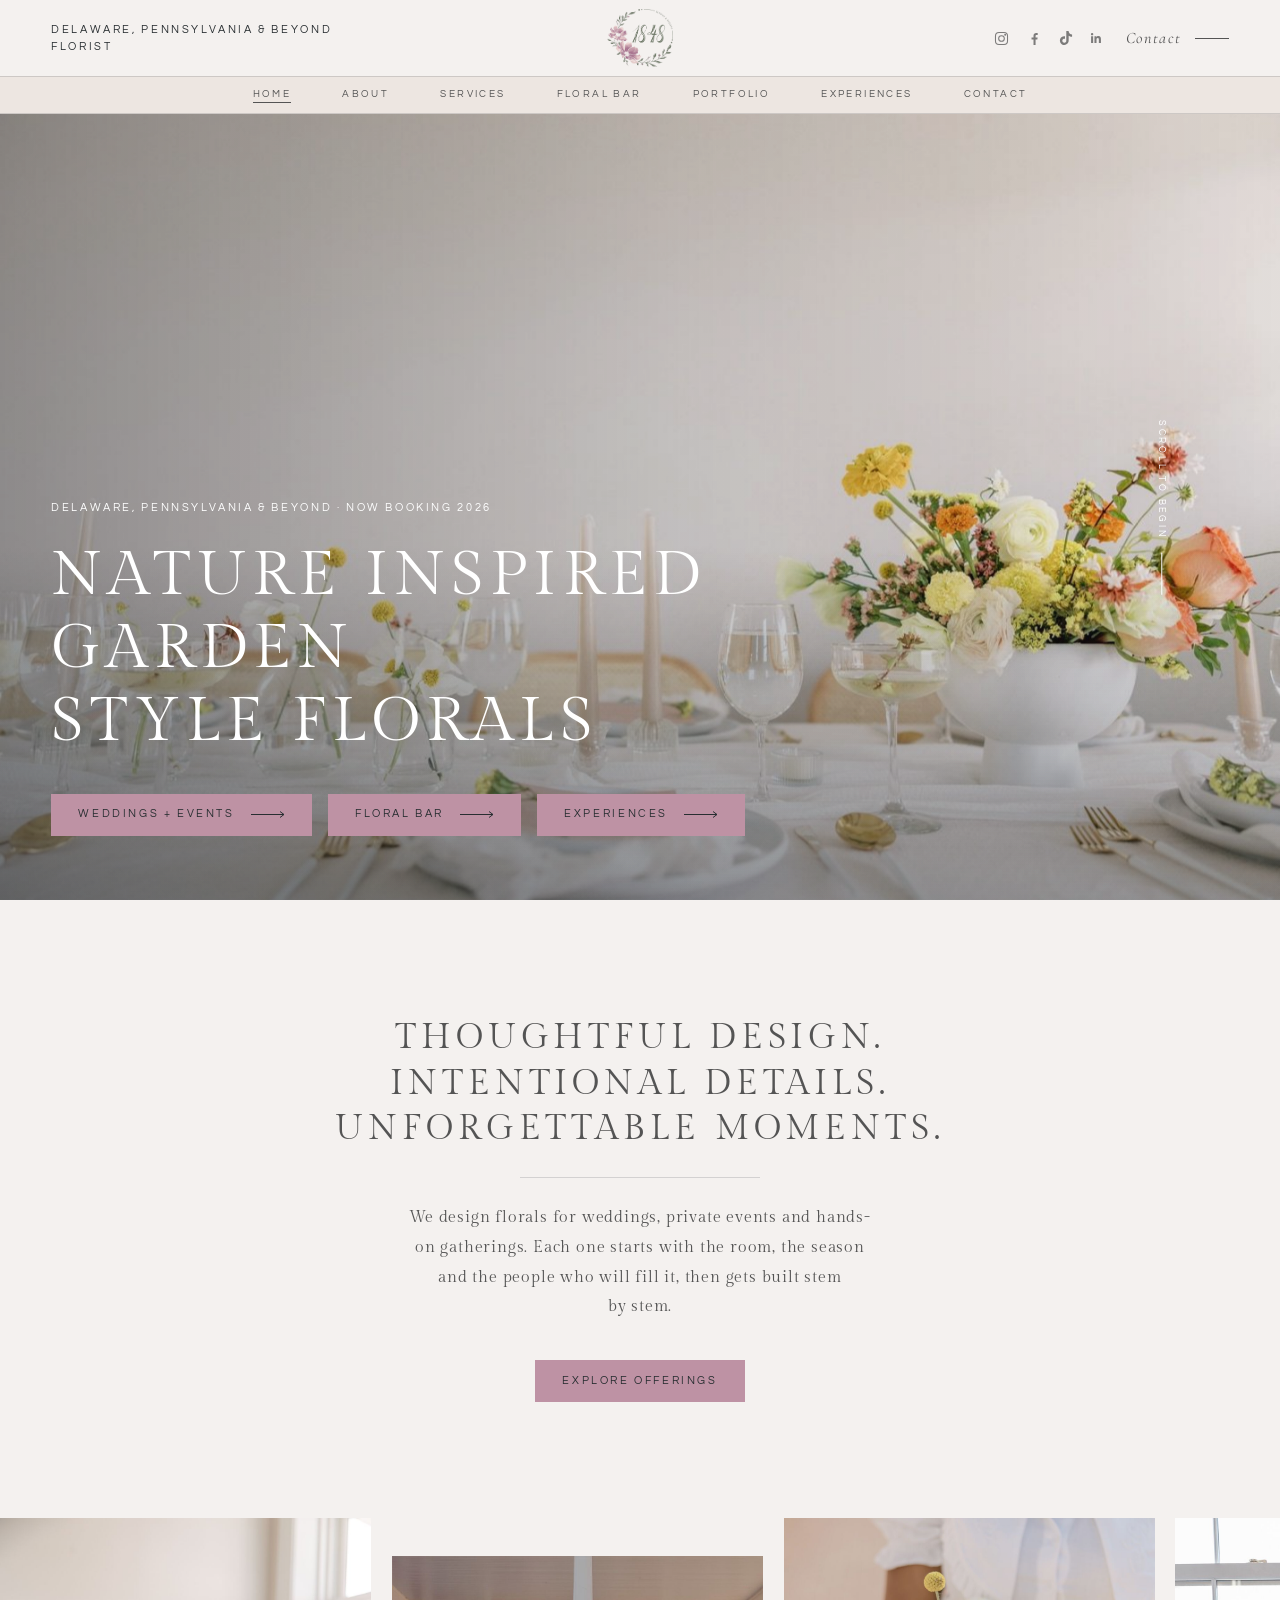
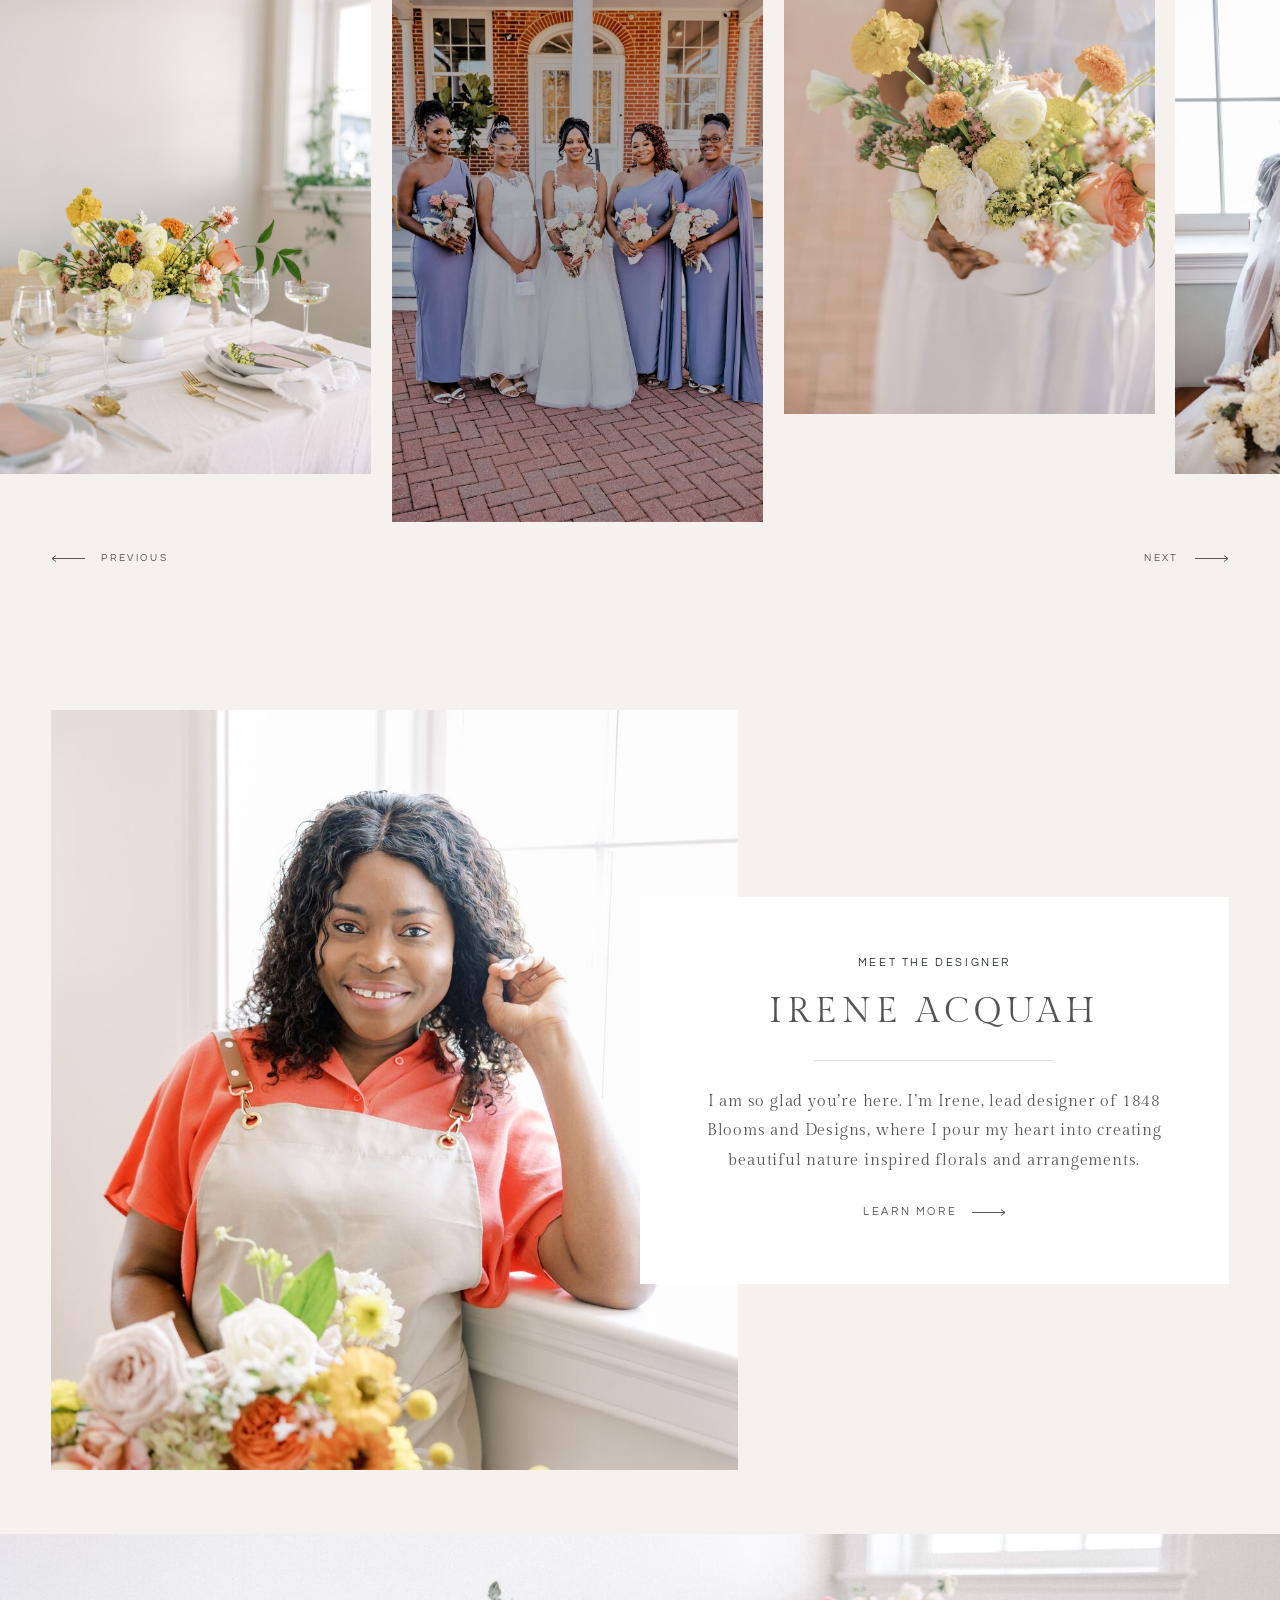
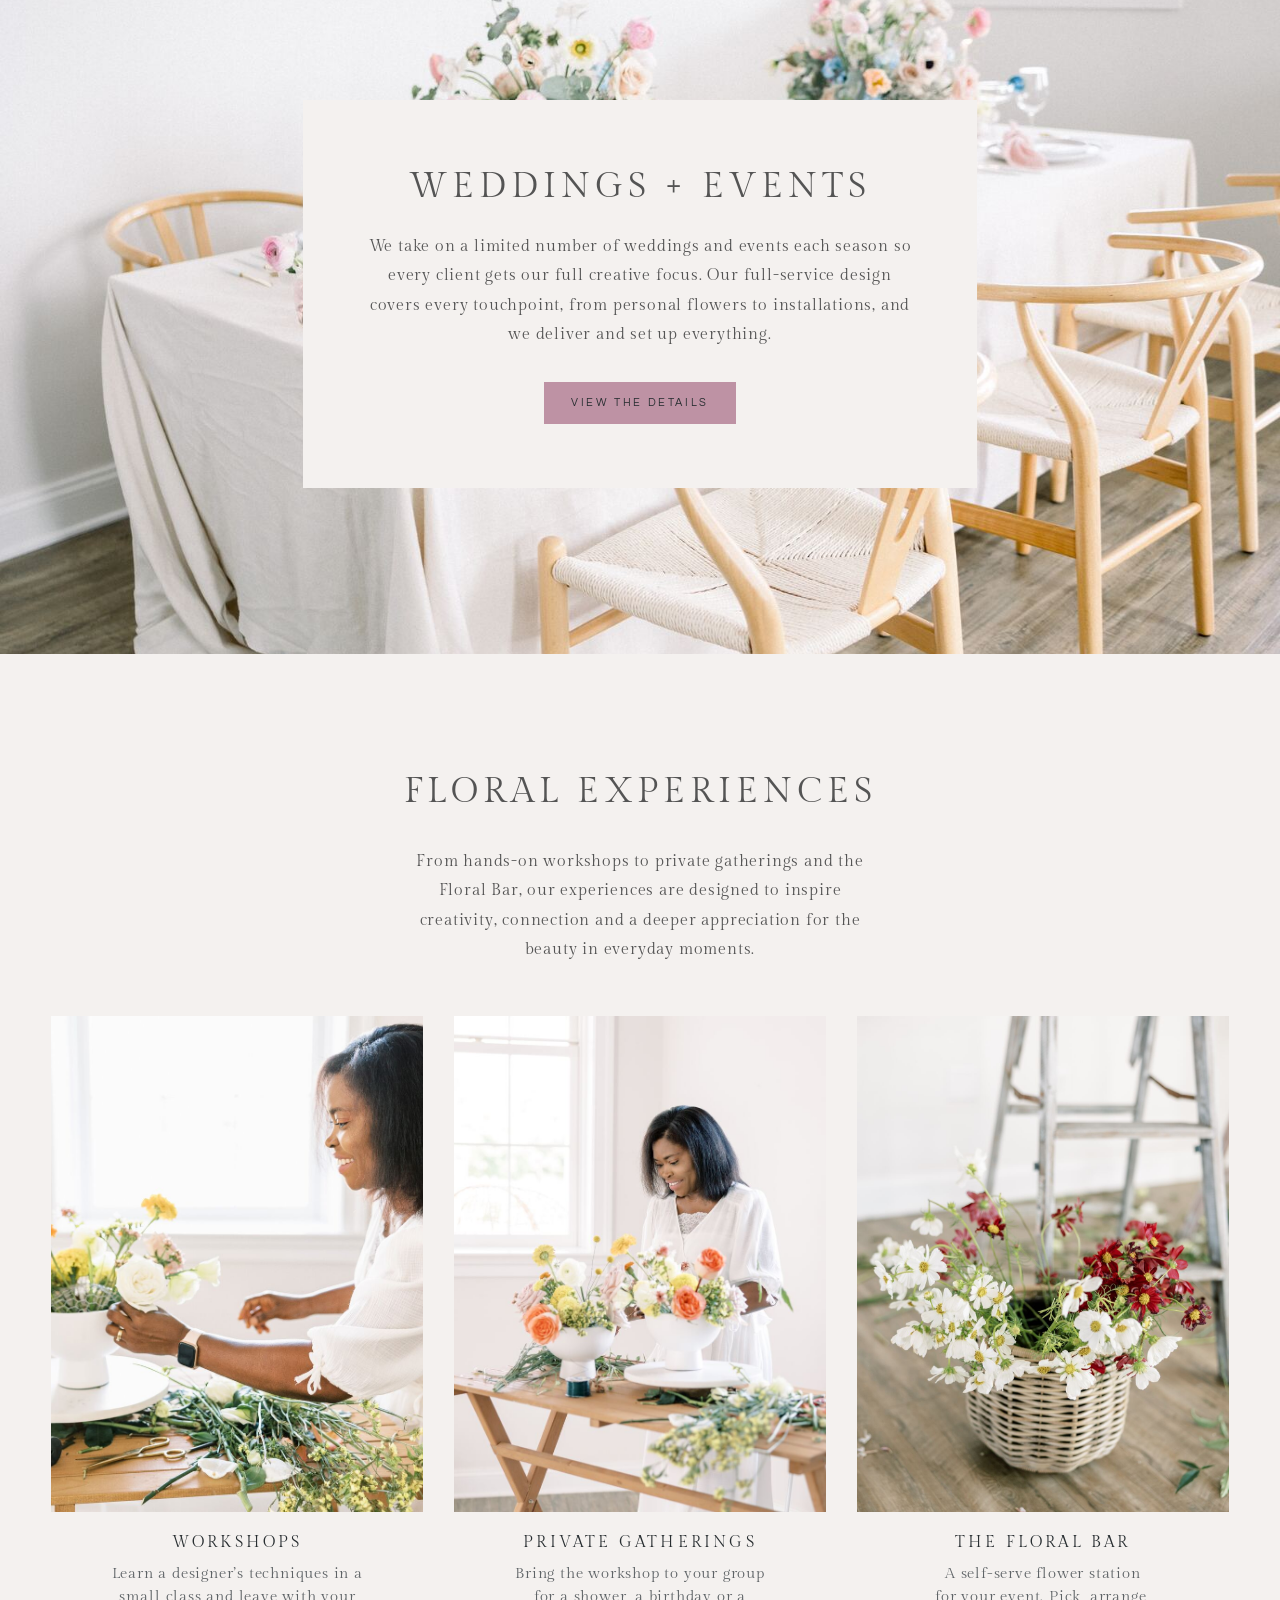
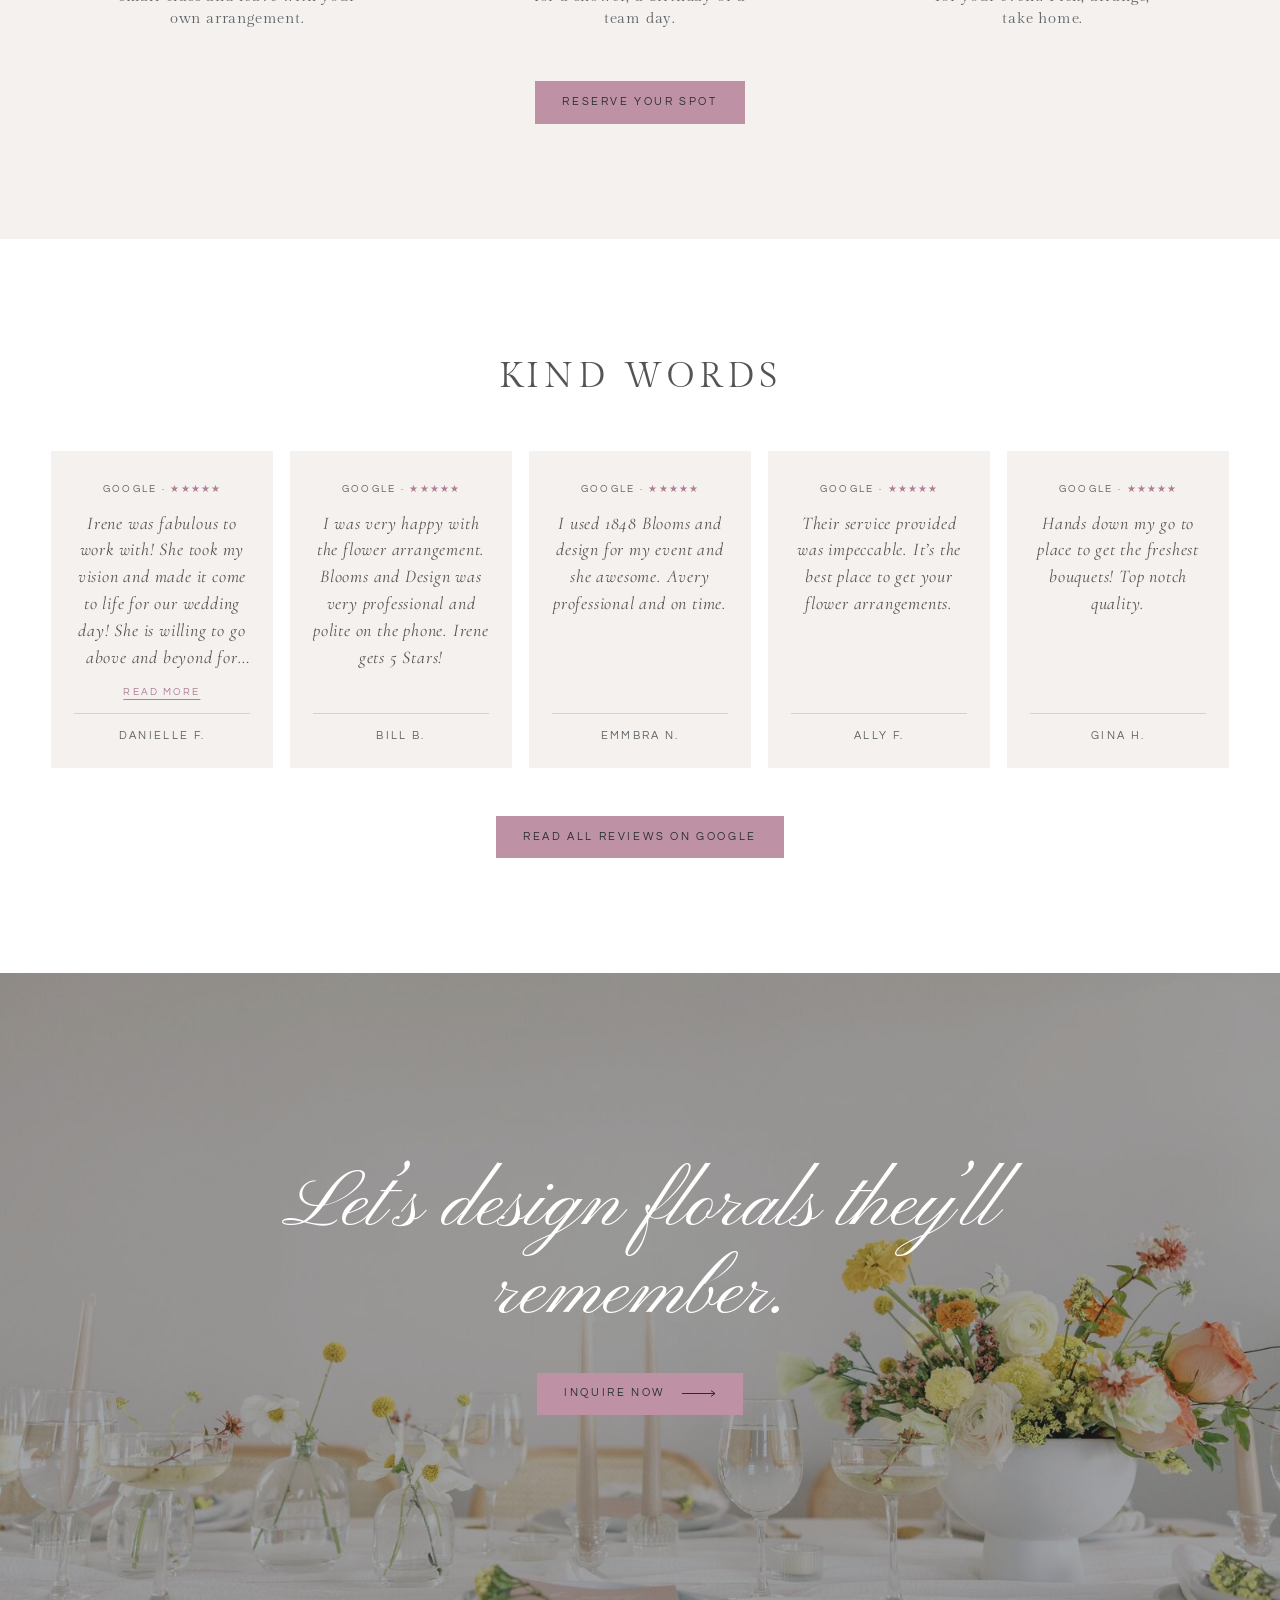
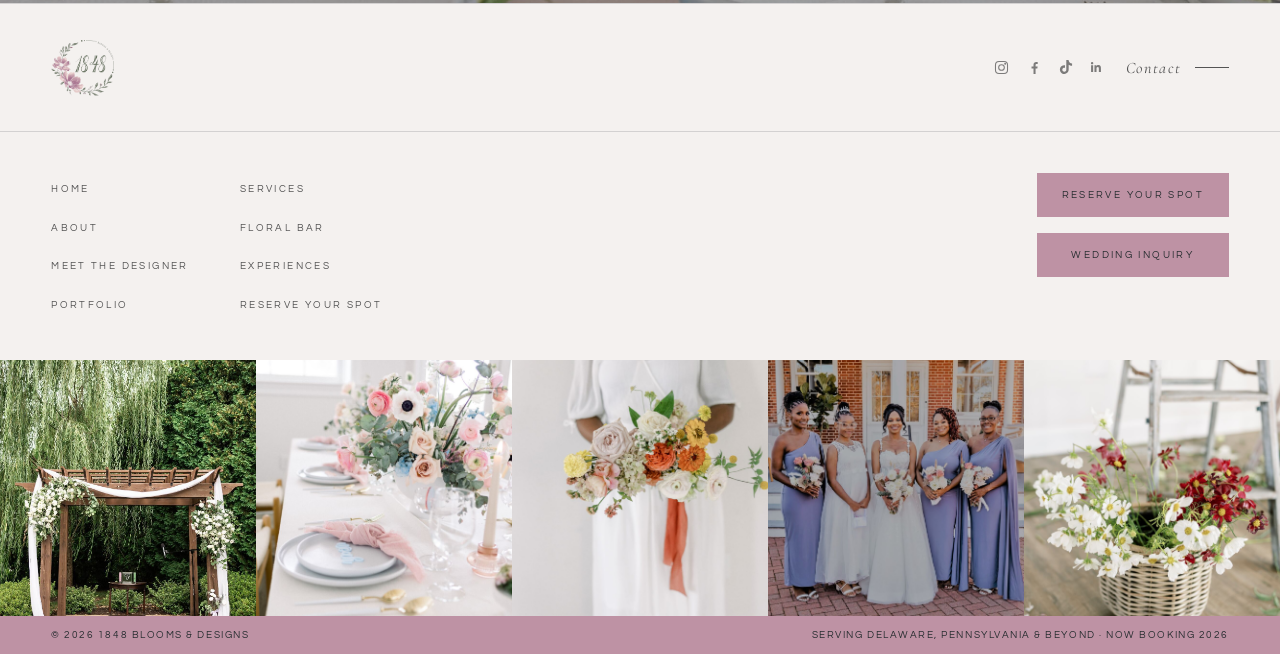
==== index.html @ a5772e2a "Wedding & event inquiry as a six-step pop-up on every page, with photo upload Co-Authored-By: Claude" ====
<!doctype html>
<html lang="en">
<head>
<meta charset="utf-8">
<meta name="viewport" content="width=device-width, initial-scale=1">
<title>1848 Blooms &amp; Designs</title>
<meta name="description" content="Floral design for weddings and meaningful gatherings in Delaware, Pennsylvania and beyond, plus hands-on floral experiences and the Floral Bar.">

<meta property="og:title" content="1848 Blooms &amp; Designs">
<meta property="og:description" content="Floral design for weddings and meaningful gatherings in Delaware, Pennsylvania and beyond, plus hands-on floral experiences and the Floral Bar.">
<meta property="og:type" content="website">
<meta property="og:image" content="assets/img/home-banner.jpg">
<meta name="theme-color" content="#C5A193">
<link rel="icon" type="image/png" href="assets/favicon.png">
<link rel="stylesheet" href="assets/site.css?v=21">
</head>
<body>
<a class="skip" href="#main">Skip to content</a>
<header class="hd"><div class="hd__top">
  <p class="flank hd__tag">Delaware, Pennsylvania &amp; Beyond<br>Florist</p>
  <a class="brand" href="index.html" aria-label="1848 Blooms &amp; Designs, home"><img src="assets/logo.png" width="86" height="76" alt="1848 Blooms &amp; Designs"></a>
  <div class="hd__right"><span class="social"><a href="https://www.instagram.com/1848BloomsandDesigns" target="_blank" rel="noopener" aria-label="Instagram"><svg viewBox="0 0 24 24" fill="none" stroke="currentColor" stroke-width="1.5" aria-hidden="true"><rect x="3.500" y="3.500" width="17" height="17" rx="5"/><circle cx="12" cy="12" r="4"/><circle cx="17.200" cy="6.800" r=".6" fill="currentColor"/></svg></a><a href="https://www.facebook.com/1848BloomsandDesigns" target="_blank" rel="noopener" aria-label="Facebook"><svg viewBox="0 0 24 24" aria-hidden="true"><path d="M13.500 21v-7.500h2.500l.4-3h-2.900V8.600c0-.9.3-1.500 1.500-1.500h1.500V4.400c-.3 0-1.200-.1-2.200-.1-2.200 0-3.700 1.300-3.700 3.800v2.400H7.800v3h2.800V21h2.900z"/></svg></a><a href="https://www.tiktok.com/@1848bloomsanddesigns" target="_blank" rel="noopener" aria-label="TikTok"><svg viewBox="0 0 24 24" aria-hidden="true"><path d="M12.53.02c1.31-.02 2.61-.01 3.91-.02.08 1.53.63 3.09 1.75 4.17 1.12 1.11 2.7 1.62 4.24 1.79v4.03c-1.44-.05-2.89-.35-4.2-.97-.57-.26-1.1-.59-1.62-.93-.01 2.92.01 5.84-.02 8.75-.08 1.4-.54 2.79-1.35 3.94-1.31 1.92-3.58 3.17-5.91 3.21-1.43.08-2.86-.31-4.08-1.03-2.02-1.19-3.44-3.37-3.65-5.71-.02-.5-.03-1-.01-1.49.18-1.9 1.12-3.72 2.58-4.96 1.66-1.44 3.98-2.13 6.15-1.72.02 1.48-.04 2.96-.04 4.44-.99-.32-2.15-.23-3.02.37-.63.41-1.11 1.04-1.36 1.75-.21.51-.15 1.07-.14 1.61.24 1.64 1.82 3.02 3.5 2.87 1.12-.01 2.19-.66 2.77-1.61.19-.33.4-.67.41-1.06.1-1.79.06-3.57.07-5.36.01-4.03-.01-8.05.02-12.07z"/></svg></a><a href="https://www.linkedin.com/company/1848-blooms-and-designs/" target="_blank" rel="noopener" aria-label="LinkedIn"><svg viewBox="0 0 24 24" aria-hidden="true"><path d="M20.45 20.45h-3.56v-5.57c0-1.33-.02-3.04-1.85-3.04-1.85 0-2.14 1.45-2.14 2.94v5.67H9.35V9h3.41v1.56h.05c.48-.9 1.64-1.85 3.37-1.85 3.6 0 4.27 2.37 4.27 5.46v6.28zM5.34 7.43a2.06 2.06 0 1 1 0-4.13 2.06 2.06 0 0 1 0 4.13zM7.12 20.45H3.56V9h3.56v11.45z"/></svg></a></span><a class="contact-link" href="contact.html">Contact</a>
    <button class="menu-btn" type="button" aria-expanded="false" aria-controls="mnav"><i aria-hidden="true"></i><span>Menu</span></button></div>
</div></header>
<nav class="primary" aria-label="Main"><a href="index.html" aria-current="page">Home</a><a href="about.html">About</a><a href="services.html">Services</a><a href="floral-bar.html">Floral Bar</a><a href="portfolio.html">Portfolio</a><a href="experiences.html">Experiences</a><a href="contact.html">Contact</a></nav>
<nav class="mnav" id="mnav" aria-label="Menu">
  <ul><li><a href="index.html">Home</a></li><li><a href="about.html">About</a></li><li><a href="designer.html">Meet the designer</a></li><li><a href="services.html">Services</a></li><li><a href="floral-bar.html">Floral Bar</a></li><li><a href="portfolio.html">Portfolio</a></li><li><a href="experiences.html">Experiences</a></li><li><a href="reserve.html">Reserve your spot</a></li><li><a href="contact.html">Contact</a></li></ul>
  <div class="foot-line"><span>Serving Delaware, Pennsylvania &amp; Beyond</span><span>Now booking 2026</span></div>
</nav>
<main id="main">

<section class="hero">
  <img class="hero__img" src="assets/img/home-banner.jpg" width="1430" height="953" alt="A long white table set with candles, glassware and a low arrangement of yellow, peach and white flowers beside a window" fetchpriority="high" >
  <div class="hero__body">
    <span class="eyebrow">Delaware, Pennsylvania &amp; Beyond &middot; Now booking 2026</span>
    <h1>Nature inspired garden style florals</h1>
    <div class="btn-row">
      <a class="btn btn--arrow" href="services.html">Weddings + events</a>
      <a class="btn btn--arrow" href="floral-bar.html">Floral Bar</a>
      <a class="btn btn--arrow" href="experiences.html">Experiences</a>
    </div>
  </div>
  <span class="scroll-cue" aria-hidden="true">Scroll to begin</span>
</section>

<section class="intro">
  <div class="wrap">
    <h2 class="dsp">Thoughtful design. Intentional details. Unforgettable moments.</h2>
    <span class="rule"></span>
    <p>We design florals for weddings, private events and hands-on gatherings. Each one starts with the room, the season and the people who will fill it, then gets built stem by stem.</p>
    <div class="btn-row"><a class="btn" href="services.html">Explore offerings</a></div>
  </div>
</section>

<section class="rail-wrap" aria-label="Recent work">
  <div class="rail" data-rail><figure style="--ar:0.667"><img src="assets/img/table-window.jpg" width="1067" height="1600" alt="Table window by 1848 Blooms &amp; Designs" loading="lazy" decoding="async" ></figure><figure style="--ar:0.656"><img src="assets/img/bridesmaids.jpg" width="1049" height="1600" alt="Bridesmaids by 1848 Blooms &amp; Designs" loading="lazy" decoding="async" ></figure><figure style="--ar:0.747"><img src="assets/img/bouquet-bright.jpg" width="1195" height="1600" alt="Bouquet bright by 1848 Blooms &amp; Designs" loading="lazy" decoding="async" ></figure><figure style="--ar:0.667"><img src="assets/img/couple-window.jpg" width="1067" height="1600" alt="Couple window by 1848 Blooms &amp; Designs" loading="lazy" decoding="async" ></figure><figure style="--ar:0.667"><img src="assets/img/pastel-table-a.jpg" width="1067" height="1600" alt="Pastel table a by 1848 Blooms &amp; Designs" loading="lazy" decoding="async" ></figure><figure style="--ar:1.501"><img src="assets/img/arch-pampas.jpg" width="1600" height="1066" alt="Arch pampas by 1848 Blooms &amp; Designs" loading="lazy" decoding="async" ></figure><figure style="--ar:0.667"><img src="assets/img/bouquet-chair.jpg" width="1067" height="1600" alt="Bouquet chair by 1848 Blooms &amp; Designs" loading="lazy" decoding="async" ></figure><figure style="--ar:1.5"><img src="assets/img/installation-hanging.jpg" width="1600" height="1067" alt="Installation hanging by 1848 Blooms &amp; Designs" loading="lazy" decoding="async" ></figure><figure style="--ar:0.667"><img src="assets/img/tablescape-citrus.jpg" width="1067" height="1600" alt="Tablescape citrus by 1848 Blooms &amp; Designs" loading="lazy" decoding="async" ></figure><figure style="--ar:1.5"><img src="assets/img/bouquet-ribbon.jpg" width="1600" height="1067" alt="Bouquet ribbon by 1848 Blooms &amp; Designs" loading="lazy" decoding="async" ></figure></div>
  <div class="rail-ctl"><button type="button" class="prev" data-prev><i></i>Previous</button><button type="button" class="next" data-next>Next<i></i></button></div>
</section>

<section class="bio">
  <div class="bio__img"><img src="assets/img/designer-smile.jpg" width="1067" height="1600" alt="The designer smiling in a beige apron, holding a bouquet of white, yellow and orange flowers" loading="lazy" decoding="async" ></div>
  <div class="bio__card">
    <span class="eyebrow">Meet the designer</span>
    <h2 class="dsp">Irene Acquah</h2>
    <span class="rule"></span>
    <p>I am so glad you’re here. I’m Irene, lead designer of 1848 Blooms and Designs, where I pour my heart into creating beautiful nature inspired florals and arrangements.</p>
    <a class="arrow-link" href="designer.html">Learn more</a>
  </div>
</section>

<section class="feature">
  <img src="assets/img/table-long-pastel.jpg" width="1600" height="1067" alt="A long white table set with pastel centerpieces and wishbone chairs in a bright room" loading="lazy" decoding="async" >
  <div class="feature__card">
    <h2 class="dsp">Weddings + events</h2>
    <p>We take on a limited number of weddings and events each season so every client gets our full creative focus. Our full-service design covers every touchpoint, from personal flowers to installations, and we deliver and set up everything.</p>
    <a class="btn" href="services.html">View the details</a>
  </div>
</section>

<section class="section">
  <div class="wrap">
    <h2 class="dsp" style="text-align:center">Floral experiences</h2>
    <p class="sec-intro">From hands-on workshops to private gatherings and the Floral Bar, our experiences are designed to inspire creativity, connection and a deeper appreciation for the beauty in everyday moments.</p>
    <div class="cards">
      <figure><a href="experiences.html"><div class="ph-img"><img src="assets/img/designing-table.jpg" width="1600" height="1067" alt="A florist arranging yellow and white flowers at a table in a bright room" loading="lazy" decoding="async" style="object-position:70% 50%"></div><h3>Workshops</h3></a><figcaption><p>Learn a designer’s techniques in a small class and leave with your own arrangement.</p></figcaption></figure>
      <figure><a href="experiences.html"><div class="ph-img"><img src="assets/img/designer-making.jpg" width="1600" height="1067" alt="A designer arranging flowers in white bowls at a wooden table" loading="lazy" decoding="async" style="object-position:30% 50%"></div><h3>Private gatherings</h3></a><figcaption><p>Bring the workshop to your group for a shower, a birthday or a team day.</p></figcaption></figure>
      <figure><a href="floral-bar.html"><div class="ph-img"><img src="assets/img/ladder-daisies.jpg" width="1067" height="1600" alt="Daisies and cosmos in a woven basket at the foot of a wooden ladder" loading="lazy" decoding="async" ></div><h3>The Floral Bar</h3></a><figcaption><p>A self-serve flower station for your event. Pick, arrange, take home.</p></figcaption></figure>
    </div>
    <div class="btn-row btn-row--center" style="margin-top:clamp(2.2rem,4vw,3.6rem)"><a class="btn" href="reserve.html">Reserve your spot</a></div>
  </div>
</section>

<section class="section band-paper2">
  <div class="wrap">
    <h2 class="dsp" style="text-align:center;margin-bottom:clamp(2rem,4vw,3.5rem)">Kind words</h2>
    <div class="rev">
      <figure class="rc"><span class="src">Google &middot; <span class="stars" aria-label="5 out of 5 stars">★★★★★</span></span><blockquote>Irene was fabulous to work with! She took my vision and made it come to life for our wedding day! She is willing to go above and beyond for ideas. My lavender, eucalyptus, and sage came together beautifully. I cannot express enough how amazing she was to work with. Thank you for taking my ideas and making them as beautiful as I could imagine.</blockquote><button type="button" class="more" hidden aria-expanded="false">Read more</button><cite>Danielle F.</cite></figure>
      <figure class="rc"><span class="src">Google &middot; <span class="stars" aria-label="5 out of 5 stars">★★★★★</span></span><blockquote>I was very happy with the flower arrangement. Blooms and Design was very professional and polite on the phone. Irene gets 5 Stars!</blockquote><button type="button" class="more" hidden aria-expanded="false">Read more</button><cite>Bill B.</cite></figure>
      <figure class="rc"><span class="src">Google &middot; <span class="stars" aria-label="5 out of 5 stars">★★★★★</span></span><blockquote>I used 1848 Blooms and design for my event and she awesome. Avery professional and on time.</blockquote><button type="button" class="more" hidden aria-expanded="false">Read more</button><cite>Emmbra N.</cite></figure>
      <figure class="rc"><span class="src">Google &middot; <span class="stars" aria-label="5 out of 5 stars">★★★★★</span></span><blockquote>Their service provided was impeccable. It’s the best place to get your flower arrangements.</blockquote><button type="button" class="more" hidden aria-expanded="false">Read more</button><cite>Ally F.</cite></figure>
      <figure class="rc"><span class="src">Google &middot; <span class="stars" aria-label="5 out of 5 stars">★★★★★</span></span><blockquote>Hands down my go to place to get the freshest bouquets! Top notch quality.</blockquote><button type="button" class="more" hidden aria-expanded="false">Read more</button><cite>Gina H.</cite></figure>
    </div>
    <div class="btn-row btn-row--center" style="margin-top:clamp(2rem,4vw,3rem)"><a class="btn" href="https://www.google.com/maps?cid=16409749098243940665" target="_blank" rel="noopener">Read all reviews on Google</a></div>
  </div>
</section>

<section class="closing">
  <img src="assets/img/centerpiece-wide-b.jpg" width="1600" height="1067" alt="A wide table with a lush centerpiece of roses, pampas and greenery" loading="lazy" decoding="async" >
  <div><span class="script">Let’s design florals they’ll remember.</span><a class="btn btn--arrow" href="contact.html">Inquire now</a></div>
</section>

</main>
<footer class="site-footer">
  <div class="f-top"><a class="brand" href="index.html" aria-label="1848 Blooms &amp; Designs, home"><img src="assets/logo.png" width="86" height="76" alt="1848 Blooms &amp; Designs"></a><div class="hd__right"><span class="social"><a href="https://www.instagram.com/1848BloomsandDesigns" target="_blank" rel="noopener" aria-label="Instagram"><svg viewBox="0 0 24 24" fill="none" stroke="currentColor" stroke-width="1.5" aria-hidden="true"><rect x="3.500" y="3.500" width="17" height="17" rx="5"/><circle cx="12" cy="12" r="4"/><circle cx="17.200" cy="6.800" r=".6" fill="currentColor"/></svg></a><a href="https://www.facebook.com/1848BloomsandDesigns" target="_blank" rel="noopener" aria-label="Facebook"><svg viewBox="0 0 24 24" aria-hidden="true"><path d="M13.500 21v-7.500h2.500l.4-3h-2.900V8.600c0-.9.3-1.500 1.500-1.500h1.500V4.400c-.3 0-1.200-.1-2.200-.1-2.200 0-3.700 1.300-3.700 3.800v2.400H7.800v3h2.800V21h2.900z"/></svg></a><a href="https://www.tiktok.com/@1848bloomsanddesigns" target="_blank" rel="noopener" aria-label="TikTok"><svg viewBox="0 0 24 24" aria-hidden="true"><path d="M12.53.02c1.31-.02 2.61-.01 3.91-.02.08 1.53.63 3.09 1.75 4.17 1.12 1.11 2.7 1.62 4.24 1.79v4.03c-1.44-.05-2.89-.35-4.2-.97-.57-.26-1.1-.59-1.62-.93-.01 2.92.01 5.84-.02 8.75-.08 1.4-.54 2.79-1.35 3.94-1.31 1.92-3.58 3.17-5.91 3.21-1.43.08-2.86-.31-4.08-1.03-2.02-1.19-3.44-3.37-3.65-5.71-.02-.5-.03-1-.01-1.49.18-1.9 1.12-3.72 2.58-4.96 1.66-1.44 3.98-2.13 6.15-1.72.02 1.48-.04 2.96-.04 4.44-.99-.32-2.15-.23-3.02.37-.63.41-1.11 1.04-1.36 1.75-.21.51-.15 1.07-.14 1.61.24 1.64 1.82 3.02 3.5 2.87 1.12-.01 2.19-.66 2.77-1.61.19-.33.4-.67.41-1.06.1-1.79.06-3.57.07-5.36.01-4.03-.01-8.05.02-12.07z"/></svg></a><a href="https://www.linkedin.com/company/1848-blooms-and-designs/" target="_blank" rel="noopener" aria-label="LinkedIn"><svg viewBox="0 0 24 24" aria-hidden="true"><path d="M20.45 20.45h-3.56v-5.57c0-1.33-.02-3.04-1.85-3.04-1.85 0-2.14 1.45-2.14 2.94v5.67H9.35V9h3.41v1.56h.05c.48-.9 1.64-1.85 3.37-1.85 3.6 0 4.27 2.37 4.27 5.46v6.28zM5.34 7.43a2.06 2.06 0 1 1 0-4.13 2.06 2.06 0 0 1 0 4.13zM7.12 20.45H3.56V9h3.56v11.45z"/></svg></a></span><a class="contact-link" href="contact.html">Contact</a></div></div>
  <div class="f-mid">
    <ul><li><a href="index.html">Home</a></li><li><a href="about.html">About</a></li><li><a href="designer.html">Meet the designer</a></li><li><a href="portfolio.html">Portfolio</a></li></ul>
    <ul><li><a href="services.html">Services</a></li><li><a href="floral-bar.html">Floral Bar</a></li><li><a href="experiences.html">Experiences</a></li><li><a href="reserve.html">Reserve your spot</a></li></ul>
    <div class="f-btns"><a class="btn" href="reserve.html">Reserve your spot</a><a class="btn" href="wedding.html" data-wm-open>Wedding inquiry</a></div>
  </div>
  <div class="f-thumbs"><img src="assets/img/arch-willow.jpg" width="981" height="1284" alt="A wooden arch with white flowers" loading="lazy" decoding="async" ><img src="assets/img/pastel-table-a.jpg" width="1067" height="1600" alt="A pastel table with a tall arrangement" loading="lazy" decoding="async" ><img src="assets/img/bouquet-ribbon.jpg" width="1600" height="1067" alt="A pastel bouquet with a rust ribbon" loading="lazy" decoding="async" ><img src="assets/img/bridesmaids.jpg" width="1049" height="1600" alt="Bridesmaids holding bouquets" loading="lazy" decoding="async" ><img src="assets/img/ladder-daisies.jpg" width="1067" height="1600" alt="Daisies in a woven basket" loading="lazy" decoding="async" ></div>
  <div class="legal"><span>&copy; <span data-year>2026</span> 1848 Blooms &amp; Designs</span><span>Serving Delaware, Pennsylvania &amp; Beyond &middot; Now booking 2026</span></div>
</footer>
<dialog class="wm" id="wm" aria-labelledby="wm-head">
  <div class="wm__panel">
    <div class="wm__art" aria-hidden="true"><img class="wm__img" src="assets/img/bouquet-white-b.jpg" width="1132" height="1600" alt="" loading="lazy" decoding="async" ><p class="wm__quote">Refined, nature-inspired florals for weddings and events.</p></div>
    <form class="wm__form" data-wm novalidate>
      <div class="wm__top">
        <p class="wm__brand" id="wm-head">Wedding &amp; event inquiry</p>
        <button type="button" class="wm__x" data-wm-close aria-label="Close">&times;</button>
        <div class="wm__bar" role="progressbar" aria-valuemin="1" aria-valuemax="6" aria-valuenow="1"><i></i></div>
        <p class="wm__count" aria-live="polite">Step <b data-wm-n>1</b> of 6</p>
      </div>
      <div class="wm__body">
        <section class="wm__step" data-step="1">
      <p class="wm__kicker">Let&rsquo;s start with you</p>
      <h2 class="wm__title" tabindex="-1">Welcome</h2>
      <p class="wm__desc">We&rsquo;re honored you&rsquo;re considering 1848 Blooms &amp; Designs. We design refined, nature-inspired floral experiences for weddings and events. A few details so we know how to reach you.</p>
      <div class="wm__fields">
        <div class="field"><label for="wm-name">Full name</label><input id="wm-name" name="name" autocomplete="name" required><p class="err">Enter your full name.</p></div>
        <div class="field"><label for="wm-email">Email address</label><input id="wm-email" name="email" type="email" autocomplete="email" required><p class="err">Enter a valid email address.</p></div>
        <div class="field"><label for="wm-phone">Phone number</label><input id="wm-phone" name="phone" type="tel" autocomplete="tel" required><p class="err">Enter your phone number.</p></div></div>
    </section><section class="wm__step" data-step="2" hidden>
      <p class="wm__kicker">Tell us about your event</p>
      <h2 class="wm__title" tabindex="-1">Your event</h2>
      <p class="wm__desc">This is where your vision begins to take shape.</p>
      <div class="wm__fields">
        <fieldset class="field"><legend>Event type</legend><div class="wm-chips"><label class=""><input type="radio" name="event_type" value="Wedding"><span>Wedding</span></label><label class=""><input type="radio" name="event_type" value="Bridal Shower"><span>Bridal Shower</span></label><label class=""><input type="radio" name="event_type" value="Baby Shower"><span>Baby Shower</span></label><label class=""><input type="radio" name="event_type" value="Dinner Party"><span>Dinner Party</span></label><label class=""><input type="radio" name="event_type" value="Corporate Event"><span>Corporate Event</span></label><label class=""><input type="radio" name="event_type" value="Other"><span>Other</span></label></div><p class="err">Choose your event type.</p></fieldset>
        <div class="field"><label for="wm-date">Event date</label><input id="wm-date" name="event_date" type="date" required><p class="err">Choose your event date.</p></div>
        <div class="field"><label for="wm-venue">Event location (venue and city)</label><input id="wm-venue" name="event_location" placeholder="The Barn at Spring Brook, Kennett Square" required><p class="err">Enter the venue and city.</p></div></div>
    </section><section class="wm__step" data-step="3" hidden>
      <p class="wm__kicker">Your vision &amp; aesthetic</p>
      <h2 class="wm__title" tabindex="-1">Your vision</h2>
      <p class="wm__desc">Tell us how you picture the day.</p>
      <div class="wm__fields">
        <div class="field"><label for="wm-words">Describe your event in a few words</label><textarea id="wm-words" name="event_description" rows="3" placeholder="Elegant, modern, romantic, minimal" required></textarea><p class="err">Give us a few words.</p></div>
        <div class="field"><label for="wm-colors">Color palette</label><input id="wm-colors" name="color_palette" placeholder="Blush, ivory and sage" required><p class="err">Share your color palette.</p></div>
        <div class="field" data-insp><label for="wm-link">Inspiration photos or Pinterest link</label><input id="wm-link" name="pinterest_link" type="url" inputmode="url" placeholder="Paste a Pinterest board or link">
          <label class="wm-file"><input type="file" name="attachment" accept="image/*" multiple><span>Or upload photos</span><em data-files>JPG or PNG, up to 5 MB each</em></label>
          <p class="err">Add a Pinterest link or upload at least one photo.</p></div></div>
    </section><section class="wm__step" data-step="4" hidden>
      <p class="wm__kicker">Floral elements</p>
      <h2 class="wm__title" tabindex="-1">What are you dreaming of?</h2>
      <p class="wm__desc">Select the floral elements you&rsquo;re interested in. Choose as many as you like.</p>
      <div class="wm__fields">
        <fieldset class="field"><legend class="sr">Which floral elements are you considering?</legend><div class="wm-cards"><label class=""><input type="checkbox" name="floral_elements" value="Bridal Bouquet"><span>Bridal Bouquet</span></label><label class=""><input type="checkbox" name="floral_elements" value="Centerpieces"><span>Centerpieces</span></label><label class=""><input type="checkbox" name="floral_elements" value="Ceremony Florals"><span>Ceremony Florals</span></label><label class=""><input type="checkbox" name="floral_elements" value="Floral Installations"><span>Floral Installations</span></label><label class=""><input type="checkbox" name="floral_elements" value="Floral Bar Experience"><span>Floral Bar Experience</span></label><label class=""><input type="checkbox" name="floral_elements" value="Weekly / Corporate Florals"><span>Weekly / Corporate Florals</span></label></div><p class="err">Choose at least one.</p></fieldset></div>
    </section><section class="wm__step" data-step="5" hidden>
      <p class="wm__kicker">Your investment</p>
      <h2 class="wm__title" tabindex="-1">Estimated floral budget</h2>
      <p class="wm__desc">Understanding your investment range allows us to design intentionally and align with your vision.</p>
      <div class="wm__fields">
        <fieldset class="field"><legend class="sr">Estimated floral budget</legend><div class="wm-cards wm-cards--2"><label class=""><input type="radio" name="floral_budget" value="$500 to $1,000"><span>$500 to $1,000</span></label><label class=""><input type="radio" name="floral_budget" value="$1,000 to $2,500"><span>$1,000 to $2,500</span></label><label class=""><input type="radio" name="floral_budget" value="$2,500 to $5,000"><span>$2,500 to $5,000</span></label><label class=""><input type="radio" name="floral_budget" value="$5,000+"><span>$5,000+</span></label></div><p class="err">Choose a budget range.</p></fieldset></div>
    </section><section class="wm__step" data-step="6" hidden>
      <p class="wm__kicker">One final detail</p>
      <h2 class="wm__title" tabindex="-1">The feeling</h2>
      <p class="wm__desc">A final note to help us understand your vision more deeply.</p>
      <div class="wm__fields">
        <div class="field"><label for="wm-feel">What feeling or experience do you want your florals to create?</label><textarea id="wm-feel" name="desired_feeling" rows="5" required></textarea><p class="err">Tell us a little about the feeling you want.</p></div></div>
    </section>
        <section class="wm__step wm__done" data-step="done" hidden>
          <img src="assets/logo.png" width="86" height="76" alt="">
          <h2 class="wm__title" tabindex="-1">Thank you<span data-wm-who></span></h2>
          <p class="wm__desc">We received your inquiry. Irene will reply by email within 24 hours to set up a time to talk about your florals.</p>
          <button type="button" class="btn" data-wm-close>Close</button>
        </section>
      </div>
      <div class="hp" aria-hidden="true"><label>Leave this empty<input name="website" tabindex="-1" autocomplete="off"></label></div>
      <div class="wm__nav">
        <div class="notice" role="status"></div>
        <button type="button" class="wm__back" data-wm-back hidden>Back</button>
        <button type="submit" class="btn" data-wm-next>Next</button>
      </div>
    </form>
  </div>
</dialog>
<script src="assets/site.js?v=4"></script>
</body>
</html>
---- assets/site.css ----
/* 1848 Blooms & Designs, v3
   Soft, airy, boutique. Warm greige paper, dusty rose accents, wide-tracked light serif capitals,
   tiny sans labels, a handwritten accent word, a centered wordmark header with a thin nav bar,
   photo-led sections with floating cards. */

@font-face{font-family:"Gilda Display";src:url([data-uri]) format("woff2");font-weight:400;font-style:normal;font-display:swap}
@font-face{font-family:"Cormorant";src:url([data-uri]) format("woff2");font-weight:400;font-style:italic;font-display:swap}
@font-face{font-family:"Questrial";src:url([data-uri]) format("woff2");font-weight:400;font-display:swap}
@font-face{font-family:"Pinyon Script";src:url([data-uri]) format("woff2");font-weight:400;font-display:swap}

:root{
  --paper:#F4F1EF;
  --petal:#E3D7CE;      /* sand */
  --petal-2:#EDE6E1;    /* light sand */
  --white:#FFFFFF;
  --deep:#282E31;       /* charcoal */
  --moss:#282E31;
  --rose:#C5A193;
  --rose-2:#D8BCAD;
  --rose-d:#A47F70;
  --leaf:#C5A193;
  --orchid:#A47F70;
  --ink:#282E31;
  --ink-2:#5E6366;
  --olive:#2E3823;
  --cream:#F4F1EF;
  --line:rgba(40,46,49,.16);
  --line-d:rgba(244,241,239,.26);

  --display:"Gilda Display","Cormorant",Georgia,serif;
  --serif:"Gilda Display","Cormorant",Georgia,serif;
  --sans:"Questrial","Helvetica Neue",Arial,sans-serif;
  --script:"Pinyon Script","Snell Roundhand",cursive;

  --pad:clamp(20px,4vw,64px);
  --max:1240px;
  --head-h:76px;
  --nav-h:38px;
  --ease:cubic-bezier(.2,.7,.2,1);
}

*,*::before,*::after{box-sizing:border-box}
html{-webkit-text-size-adjust:100%;scroll-behavior:smooth;scroll-padding-top:calc(var(--nav-h) + 16px)}
body{margin:0;background:var(--paper);color:var(--ink);font:400 1.2rem/1.7 var(--serif);letter-spacing:.012em;-webkit-font-smoothing:antialiased;text-rendering:optimizeLegibility}
img{display:block;max-width:100%;height:auto}
h1,h2,h3,h4,p,ul,ol,dl,dd,figure{margin:0}
ul,ol{padding:0;list-style:none}
a{color:inherit}
button,input,select,textarea{font:inherit;color:inherit}
:focus-visible{outline:2px solid var(--rose-d);outline-offset:3px}
.skip{position:absolute;left:-999px;top:8px;background:var(--deep);color:var(--cream);padding:.6em 1em;z-index:100}
.skip:focus{left:8px}
.wrap{width:100%;max-width:calc(var(--max) + var(--pad)*2);margin-inline:auto;padding-inline:var(--pad)}
body.menu-open{overflow:hidden}

/* ---------- Type ---------- */
.dsp,h1,h2{font-family:var(--display);font-weight:300;text-transform:uppercase;letter-spacing:.09em;line-height:1.28;text-wrap:balance;color:var(--olive)}
h1{font-size:clamp(2rem,1.1rem + 3.4vw,4.3rem)}
h2{font-size:clamp(1.65rem,1.05rem + 1.9vw,3rem)}
h3{font-family:var(--display);font-weight:400;font-size:clamp(1.45rem,1.2rem + .7vw,1.9rem);letter-spacing:.03em;line-height:1.2;text-wrap:balance}
p{max-width:62ch;text-wrap:pretty}
h1+p,h2+p,h3+p{margin-top:1rem}
.lede{font-size:1.3rem;line-height:1.6;max-width:40ch}
.small{font-size:1rem;color:var(--ink-2)}
.script{font-family:var(--script);text-transform:none;letter-spacing:0;font-weight:400;font-size:1.28em;line-height:1}
.eyebrow,.flank{font:400 .68rem/1.6 var(--sans);letter-spacing:.24em;text-transform:uppercase;color:var(--ink)}
.eyebrow{display:block;text-align:center;margin-bottom:1.1rem}
.rule{display:block;width:min(240px,50%);height:1px;background:var(--line);margin:1.6rem auto}
.ph{background:linear-gradient(transparent 58%,#F6E6A6 58%);padding:0 .1em;color:inherit}
.deep .ph,.story .ph,.panel--deep .ph{color:var(--ink)}

/* centered title block */
.tbar{display:block;text-align:center}
.tbar .flank{display:none}
.tbar h1,.tbar h2{text-align:center}

/* ---------- Links & buttons ---------- */
.link{text-decoration:underline;text-decoration-thickness:1px;text-underline-offset:.3em;text-decoration-color:rgba(40,46,49,.4);transition:color .2s,text-decoration-color .2s}
.link:hover{color:var(--rose-d);text-decoration-color:var(--rose-d)}
.btn{display:inline-flex;align-items:center;justify-content:center;gap:1rem;padding:1.35em 2.4em;border:1px solid var(--rose-2);background:var(--rose-2);color:var(--ink);font:400 .68rem/1 var(--sans);letter-spacing:.24em;text-transform:uppercase;text-decoration:none;border-radius:0;cursor:pointer;transition:background .3s,border-color .3s,color .3s}
.btn:hover{background:var(--rose);border-color:var(--rose)}
.btn--ghost{background:transparent;border-color:rgba(40,46,49,.45)}
.btn--ghost:hover{background:var(--ink);border-color:var(--ink);color:var(--cream)}
.btn--cream{background:var(--paper);border-color:var(--paper);color:var(--ink)}
.btn--cream:hover{background:var(--rose-2);border-color:var(--rose-2)}
.btn--rose{background:var(--rose);border-color:var(--rose);color:#fff}
.btn--rose:hover{background:var(--rose-d);border-color:var(--rose-d)}
.btn--arrow::after,.arrow-link::after{content:"";width:34px;height:7px;flex:none;background:no-repeat center/100% 100% url("data:image/svg+xml,%3Csvg xmlns='http://www.w3.org/2000/svg' viewBox='0 0 34 7' fill='none' stroke='currentColor' stroke-width='1'%3E%3Cpath d='M0 3.5h33M29 .5l4 3-4 3'/%3E%3C/svg%3E");filter:none}
.btn--arrow::after{background:currentColor;-webkit-mask:url("data:image/svg+xml,%3Csvg xmlns='http://www.w3.org/2000/svg' viewBox='0 0 34 7' fill='none' stroke='black' stroke-width='1'%3E%3Cpath d='M0 3.5h33M29 .5l4 3-4 3'/%3E%3C/svg%3E") center/100% 100% no-repeat;mask:url("data:image/svg+xml,%3Csvg xmlns='http://www.w3.org/2000/svg' viewBox='0 0 34 7' fill='none' stroke='black' stroke-width='1'%3E%3Cpath d='M0 3.5h33M29 .5l4 3-4 3'/%3E%3C/svg%3E") center/100% 100% no-repeat}
.arrow-link{display:inline-flex;align-items:center;gap:.9rem;font:400 .68rem/1 var(--sans);letter-spacing:.24em;text-transform:uppercase;text-decoration:none}
.arrow-link::after{background:currentColor;-webkit-mask:url("data:image/svg+xml,%3Csvg xmlns='http://www.w3.org/2000/svg' viewBox='0 0 34 7' fill='none' stroke='black' stroke-width='1'%3E%3Cpath d='M0 3.5h33M29 .5l4 3-4 3'/%3E%3C/svg%3E") center/100% 100% no-repeat;mask:url("data:image/svg+xml,%3Csvg xmlns='http://www.w3.org/2000/svg' viewBox='0 0 34 7' fill='none' stroke='black' stroke-width='1'%3E%3Cpath d='M0 3.5h33M29 .5l4 3-4 3'/%3E%3C/svg%3E") center/100% 100% no-repeat;transition:transform .3s var(--ease)}
.arrow-link:hover::after{transform:translateX(5px)}
.btn-row{display:flex;flex-wrap:wrap;gap:.8rem 1rem;align-items:center}
.btn-row--center{justify-content:center}

/* ---------- Header: top row (tagline, wordmark, contact) + thin nav bar ---------- */
.hd{position:relative;z-index:60;background:var(--paper)}
.hd__top{display:grid;grid-template-columns:1fr auto 1fr;align-items:center;gap:1rem;padding:.5rem var(--pad);min-height:var(--head-h)}
.hd__tag{max-width:none}
.brand{display:block;line-height:0}
.brand img{height:58px;width:auto}
.hd__right{justify-self:end;display:flex;align-items:center;gap:1.4rem}
.social{display:flex;gap:1rem}
.social svg{width:17px;height:17px;display:block;fill:currentColor}
.social a{display:block;line-height:0;opacity:.75;transition:opacity .2s,color .2s}
.social a:hover{opacity:1;color:var(--rose-d)}
.social a:hover{opacity:1}
.contact-link{display:inline-flex;align-items:center;gap:.8rem;font:italic 400 1rem var(--serif);letter-spacing:.1em;text-decoration:none}
.contact-link::after{content:"";width:34px;height:1px;background:currentColor}
.primary{position:sticky;top:0;z-index:60;display:flex;justify-content:center;gap:clamp(1.4rem,4vw,4.2rem);height:var(--nav-h);align-items:center;background:var(--petal-2);border-block:1px solid var(--line);padding-inline:var(--pad)}
.primary a{font:400 .62rem/1 var(--sans);letter-spacing:.24em;text-transform:uppercase;text-decoration:none;padding:.9em 0;background:linear-gradient(currentColor,currentColor) 50% 78%/0 1px no-repeat;transition:background-size .3s var(--ease)}
.primary a:hover,.primary a[aria-current="page"]{background-size:100% 1px}
.menu-btn{display:none;align-items:center;gap:.7rem;background:none;border:1px solid rgba(40,46,49,.35);border-radius:0;padding:.8em 1.1em;cursor:pointer;font:400 .62rem/1 var(--sans);letter-spacing:.2em;text-transform:uppercase}
.menu-btn i{display:block;width:16px;height:7px;border-top:1px solid currentColor;border-bottom:1px solid currentColor}

/* full-screen menu (small screens) */
.mnav{position:fixed;inset:0;z-index:55;background:var(--paper);color:var(--ink);padding:calc(var(--head-h) + 1rem) var(--pad) 2rem;display:flex;flex-direction:column;justify-content:space-between;overflow:auto;visibility:hidden;opacity:0;transition:opacity .35s,visibility .35s}
.menu-open .mnav{visibility:visible;opacity:1}
.mnav ul{max-width:560px;margin-inline:auto;width:100%;text-align:center}
.mnav li{border-bottom:1px solid var(--line)}
.mnav li a{display:block;font-family:var(--display);font-weight:300;text-transform:uppercase;letter-spacing:.14em;font-size:clamp(1.3rem,1rem + 1.6vw,1.9rem);line-height:1.2;padding:.8em 0;text-decoration:none;transition:color .2s}
.mnav li a:hover{color:var(--rose-d)}
.mnav .foot-line{display:flex;justify-content:center;text-align:center;flex-wrap:wrap;gap:.6rem 2rem;margin-top:2rem;font:400 .68rem/1.6 var(--sans);letter-spacing:.2em;text-transform:uppercase}

/* ---------- Home hero ---------- */
.hero{position:relative;isolation:isolate;overflow:hidden;min-height:clamp(560px,calc(100svh - var(--head-h) - var(--nav-h)),860px);display:flex;flex-direction:column;justify-content:flex-end;color:#fff}
.hero__img{position:absolute;inset:0;z-index:-2;width:100%;height:100%;object-fit:cover;object-position:60% 70%;animation:settle 2.6s var(--ease) both}
.hero::after{content:"";position:absolute;inset:0;z-index:-1;background:linear-gradient(90deg,rgba(40,46,49,.45) 0%,rgba(40,46,49,.18) 55%,rgba(40,46,49,.05) 100%),linear-gradient(0deg,rgba(40,46,49,.4),rgba(40,46,49,0) 45%)}
.hero__body{padding:clamp(5rem,12vw,9rem) var(--pad) clamp(2.5rem,5vw,4.5rem);max-width:calc(var(--max) + var(--pad)*2);width:100%;margin-inline:auto}
.hero .eyebrow{text-align:left;color:#fff;margin-bottom:1.4rem}
.hero h1{color:#fff;text-align:left;font-size:clamp(2rem,1rem + 3.6vw,4.4rem);font-weight:300;line-height:1.18;max-width:14em;letter-spacing:.07em}
.hero h1 .script{display:block;font-size:1.35em;margin-top:.12em;margin-left:.3em;line-height:1.05}
.hero .btn-row{margin-top:2.2rem}
.hero .btn{background:rgba(164,127,112,.92);border-color:transparent;color:#fff;min-width:15rem;justify-content:space-between}
.hero .btn:hover{background:var(--rose-d)}
.scroll-cue{position:absolute;right:clamp(14px,2.4vw,36px);top:50%;transform:translateY(-50%) rotate(90deg);transform-origin:center;font:400 .58rem var(--sans);letter-spacing:.3em;text-transform:uppercase;white-space:nowrap;display:flex;align-items:center;gap:.8rem}
.scroll-cue::after{content:"";width:42px;height:1px;background:currentColor}
@keyframes settle{from{transform:scale(1.05)}to{transform:none}}
@keyframes fade{from{opacity:0}to{opacity:1}}

/* ---------- Page hero (inner pages) ---------- */
.phero{position:relative;isolation:isolate;overflow:hidden;min-height:clamp(380px,56svh,560px);display:flex;flex-direction:column;justify-content:center;text-align:center;color:#fff}
.phero__img{position:absolute;inset:0;z-index:-2;width:100%;height:100%;object-fit:cover}
.phero::after{content:"";position:absolute;inset:0;z-index:-1;background:rgba(40,46,49,.38)}
.phero__mid{padding:clamp(3rem,6vw,5rem) var(--pad) 0}
.phero h1{color:#fff}
.phero__foot{padding:1.4rem var(--pad) clamp(3rem,6vw,5rem);display:flex;flex-direction:column;align-items:center;gap:1.6rem}
.phero__foot p{font-size:1.25rem;line-height:1.55;max-width:44ch;margin-inline:auto}
.phero--plain{min-height:0;background:var(--petal-2);color:var(--ink)}
.phero--plain::after{display:none}
.phero--plain h1{color:var(--olive)}
.phero--plain .phero__mid{padding-top:clamp(3.5rem,7vw,6rem);padding-bottom:0}
.phero--plain .phero__foot{padding-bottom:clamp(3rem,6vw,5rem)}

/* ---------- Split panels ---------- */
.panels{display:grid;grid-template-columns:1fr 1fr}
.panels>*{min-width:0}
.panel{padding:clamp(3rem,7vw,7rem) var(--pad)}
.panel--deep{background:var(--deep);color:var(--cream)}
.panel--deep h2,.panel--deep h3{color:var(--cream)}
.panel--petal{background:var(--petal)}
.panel--paper2{background:var(--white)}
.panel--img{padding:0;position:relative;min-height:560px}
.panel--img img{position:absolute;inset:0;width:100%;height:100%;object-fit:cover}
.panel--center{display:grid;align-content:center;justify-items:center;text-align:center}
.panel--center>div{max-width:34rem}
.panel--center p{margin-inline:auto}
.panel--center .btn-row{justify-content:center}
.panel--center .tick{text-align:left}
.panel--sticky>div{position:sticky;top:calc(var(--nav-h) + 2rem)}
.panel h2{font-size:clamp(1.6rem,1rem + 1.8vw,2.7rem)}
.panel p{margin-top:1.4rem}
.panel .btn-row{margin-top:2rem}
.panel .tick{margin-top:1.6rem}

/* ---------- Sections ---------- */
.section{padding-block:clamp(4rem,9vw,8rem)}
.section--tight{padding-block:clamp(3rem,6vw,5.5rem)}
.band-petal{background:var(--petal)}
.band-paper2{background:var(--white)}
.band-deep,.band-moss{background:var(--deep);color:var(--cream)}
.band-moss h2,.band-moss h3,.band-deep h2,.band-deep h3{color:var(--cream)}
.center{text-align:center}
.center p{margin-inline:auto}
.sec-intro{margin:clamp(1.2rem,2.5vw,2rem) auto clamp(2rem,4vw,3.5rem);max-width:52ch;text-align:center}

/* intro (home) */
.intro{text-align:center;padding-block:clamp(4.5rem,9vw,8rem)}
.intro h2{max-width:20em;margin-inline:auto}
.intro p{margin:0 auto;max-width:52ch}
.intro .btn-row{justify-content:center;margin-top:2.4rem}

/* photo rail with previous / next */
.rail-wrap{padding-bottom:clamp(3rem,6vw,5rem)}
.rail{display:flex;align-items:flex-start;gap:clamp(12px,1.6vw,24px);overflow-x:auto;scroll-snap-type:x mandatory;scrollbar-width:none;padding-inline:var(--pad);-webkit-overflow-scrolling:touch}
.rail::-webkit-scrollbar{display:none}
.rail figure{flex:0 0 clamp(240px,29vw,420px);scroll-snap-align:start}
.rail figure:nth-child(3n+2){margin-top:clamp(1.2rem,3vw,3rem)}
.rail img{width:100%;height:auto;aspect-ratio:var(--ar,4/5);object-fit:cover}
.rail-ctl{display:flex;justify-content:space-between;align-items:center;padding:1.6rem var(--pad) 0;max-width:calc(var(--max) + var(--pad)*2);margin-inline:auto}
.rail-ctl button{display:inline-flex;align-items:center;gap:1rem;background:none;border:0;cursor:pointer;font:400 .62rem var(--sans);letter-spacing:.24em;text-transform:uppercase;padding:.6em 0}
.rail-ctl button i{width:34px;height:7px;background:currentColor;-webkit-mask:url("data:image/svg+xml,%3Csvg xmlns='http://www.w3.org/2000/svg' viewBox='0 0 34 7' fill='none' stroke='black' stroke-width='1'%3E%3Cpath d='M0 3.5h33M29 .5l4 3-4 3'/%3E%3C/svg%3E") center/100% 100% no-repeat;mask:url("data:image/svg+xml,%3Csvg xmlns='http://www.w3.org/2000/svg' viewBox='0 0 34 7' fill='none' stroke='black' stroke-width='1'%3E%3Cpath d='M0 3.5h33M29 .5l4 3-4 3'/%3E%3C/svg%3E") center/100% 100% no-repeat}
.rail-ctl .prev i{transform:scaleX(-1)}
.rail-ctl button:hover{color:var(--rose-d)}

/* designer: photo with an overlapping white card */
.bio{position:relative;display:grid;grid-template-columns:repeat(12,1fr);align-items:center;padding-block:clamp(2rem,5vw,5rem);max-width:calc(var(--max) + var(--pad)*2);margin-inline:auto;padding-inline:var(--pad)}
.bio__img{grid-column:1/8;grid-row:1}
.bio__img img{width:100%;aspect-ratio:4/5;object-fit:cover;object-position:50% 25%;max-height:760px}
.bio__card{grid-column:7/13;grid-row:1;background:var(--white);padding:clamp(2.2rem,4.5vw,4.5rem) clamp(1.6rem,3.5vw,3.5rem);text-align:center;z-index:1;margin-block:3rem}
.bio__card h2{margin-top:.4rem}
.bio__card p{margin:1.4rem auto 0;font-size:1.15rem}
.bio__card .arrow-link{margin-top:2rem}

/* signature service: full-bleed photo with a floating card */
.feature{position:relative;isolation:isolate;display:grid;place-items:center;padding:clamp(4rem,9vw,8rem) var(--pad);min-height:clamp(520px,80svh,760px)}
.feature>img{position:absolute;inset:0;z-index:-1;width:100%;height:100%;object-fit:cover}
.feature__card{background:var(--paper);padding:clamp(2.4rem,5vw,4.6rem) clamp(1.6rem,4.5vw,4.5rem);max-width:720px;text-align:center}
.feature__card p{margin:1.4rem auto 0;font-size:1.15rem}
.feature__card .btn{margin-top:2rem}

/* image cards with centered captions */
.cards{display:grid;grid-template-columns:repeat(3,1fr);gap:clamp(1rem,2.4vw,2.6rem)}
.cards figure{text-align:center}
.cards a{text-decoration:none;display:block}
.cards .ph-img{overflow:hidden;background:var(--petal-2)}
.cards img{width:100%;aspect-ratio:3/4;object-fit:cover;transition:transform 1s var(--ease)}
.cards a:hover img{transform:scale(1.03)}
.cards h3{margin-top:1.3rem;text-transform:uppercase;font-weight:300;letter-spacing:.14em;font-size:1.25rem}
.cards figcaption p{margin:.6rem auto 0;font-size:1.08rem;color:var(--ink-2);max-width:32ch;line-height:1.5}

/* quotes */
.rev{display:grid;grid-template-columns:repeat(3,1fr);gap:clamp(1rem,2.4vw,2.6rem);overflow:visible;margin:0;padding:0}
.rc{background:var(--white);padding:2.2rem 1.8rem;display:grid;grid-template-rows:auto 1fr auto;gap:1.1rem;text-align:center;border:0;min-height:0}
.rc .src{font:400 .6rem var(--sans);letter-spacing:.24em;text-transform:uppercase;color:var(--ink-2)}
.rc blockquote{margin:0;font-family:var(--display);font-style:italic;font-weight:400;font-size:1.35rem;line-height:1.4}
.rc cite{font:400 .66rem var(--sans);letter-spacing:.22em;text-transform:uppercase;font-style:normal;color:var(--ink-2)}

/* closing banner */
.closing{position:relative;isolation:isolate;display:grid;place-items:center;text-align:center;min-height:clamp(440px,70svh,640px);padding:clamp(4rem,8vw,7rem) var(--pad);color:#fff}
.closing>img{position:absolute;inset:0;z-index:-2;width:100%;height:100%;object-fit:cover}
.closing::after{content:"";position:absolute;inset:0;z-index:-1;background:rgba(40,46,49,.42)}
.closing .script{display:block;font-size:clamp(2.6rem,1.4rem + 4.6vw,5.6rem);line-height:1.08;margin-bottom:2.2rem;max-width:12em;margin-inline:auto}

/* plain closing line on inner pages */
.closer{display:grid;justify-items:center;text-align:center;gap:2rem}
.closer h2{max-width:18em}

/* ---------- Footer ---------- */
.site-footer{background:var(--paper);border-top:1px solid var(--line)}
.f-top{display:flex;justify-content:space-between;align-items:center;gap:1.5rem;padding:2.2rem var(--pad);border-bottom:1px solid var(--line)}
.f-top .brand img{height:56px}
.f-mid{display:grid;grid-template-columns:max-content max-content minmax(0,1fr);gap:2rem clamp(2rem,4vw,3.5rem);padding:2.6rem var(--pad);align-items:start}
.f-mid .f-btns{justify-self:end;justify-items:stretch;width:max-content}
.f-mid ul li+li{margin-top:.55rem}
.f-mid a{font:400 .62rem var(--sans);letter-spacing:.24em;text-transform:uppercase;text-decoration:none}
.f-mid a:hover{color:var(--rose-d)}
.f-mid .f-note{font-size:1.05rem;color:var(--ink-2);max-width:30ch}
.f-btns{display:grid;gap:1rem;justify-items:stretch}
.f-btns .btn{padding:1.6em 2.4em;font-style:normal}
.f-thumbs{display:grid;grid-template-columns:repeat(5,1fr)}
.f-thumbs img{width:100%;aspect-ratio:1;object-fit:cover}
.legal{background:var(--rose);color:#fff;padding:.9rem var(--pad);display:flex;justify-content:space-between;gap:1rem;flex-wrap:wrap;font:400 .6rem var(--sans);letter-spacing:.16em;text-transform:uppercase}

/* ---------- Content blocks reused on inner pages ---------- */
.split{display:grid;grid-template-columns:7fr 5fr;gap:clamp(2rem,6vw,6rem);align-items:center}
.split--flip{grid-template-columns:5fr 7fr}
.split--top{align-items:start}
.split--57{grid-template-columns:5fr 7fr}
.split img{width:100%;object-fit:cover}
.split .copy>*+*{margin-top:1.3rem}
.split .copy .btn-row{margin-top:2rem}

.principles{display:grid;grid-template-columns:repeat(3,1fr)}
.principles>div{padding:0 clamp(1rem,2.5vw,2.6rem);border-left:1px solid var(--line-d)}
.principles>div:first-child{padding-left:0;border-left:0}
.principles h3{margin-bottom:.9rem;color:var(--cream)}
.principles p{color:rgba(246,238,232,.88)}

.steps{counter-reset:s}
.steps li{display:grid;grid-template-columns:clamp(4rem,9vw,8rem) 1fr;gap:1rem 2rem;padding-block:clamp(1.4rem,3vw,2.2rem);border-top:1px solid var(--line);align-items:baseline}
.steps li:last-child{border-bottom:1px solid var(--line)}
.steps li::before{counter-increment:s;content:counter(s);font-family:var(--display);font-weight:300;font-size:clamp(2.6rem,5vw,4.4rem);line-height:1;color:var(--leaf)}
.steps h3{margin-bottom:.4rem}
.steps p{color:var(--ink-2)}
.steps--three{display:grid;grid-template-columns:repeat(3,1fr);gap:clamp(1.5rem,4vw,4rem)}
.steps--three li{display:block;border:0!important;padding:0}

.full-img img{width:100%;height:clamp(300px,48vw,640px);object-fit:cover}

.tick li{padding:.7rem 0;border-top:1px solid var(--line)}
.tick li:last-child{border-bottom:1px solid var(--line)}
.tick strong{font-weight:500}
.tick li>span{display:block;color:var(--ink-2);font-size:.97rem}
.deep .tick li,.panel--deep .tick li{border-color:var(--line-d)}
.deep .tick li>span,.panel--deep .tick li>span{color:rgba(246,238,232,.82)}

.service-img{width:100%;height:100%;object-fit:cover}
.stack-2{display:grid;gap:clamp(.6rem,1vw,1rem);grid-template-columns:1fr 1fr}
.stack-2 img{aspect-ratio:3/4;object-fit:cover;width:100%}
.stack-2 img:nth-child(2){margin-top:3rem}

.faq details{border-top:1px solid var(--line)}
.faq details:last-child{border-bottom:1px solid var(--line)}
.faq summary{list-style:none;cursor:pointer;display:flex;justify-content:space-between;gap:1.5rem;align-items:center;padding:1.25rem 0;font-family:var(--display);font-weight:300;font-size:clamp(1.3rem,1.1rem + .7vw,1.7rem);line-height:1.2}
.faq summary::-webkit-details-marker{display:none}
.faq summary::after{content:"";flex:none;width:.7rem;height:.7rem;border-right:1.5px solid var(--moss);border-bottom:1.5px solid var(--moss);transform:rotate(45deg) translateY(-2px);transition:transform .3s var(--ease)}
.faq details[open] summary::after{transform:rotate(-135deg) translate(-2px,-2px)}
.faq details>div{padding:0 0 1.5rem;color:var(--ink-2);max-width:60ch}
.faq summary:hover{color:var(--orchid)}

.xp{display:grid;grid-template-columns:5fr 6fr;gap:clamp(2rem,6vw,6rem);align-items:center}
.xp+.xp{margin-top:clamp(4rem,8vw,7rem)}
.xp:nth-child(even){grid-template-columns:6fr 5fr}
.xp:nth-child(even) figure{order:2}
.xp figure img{width:100%;aspect-ratio:5/4;object-fit:cover}
.xp h2{font-size:clamp(2rem,.9rem + 3.2vw,3.8rem)}
.xp dl{display:grid;grid-template-columns:auto 1fr;gap:.35rem 1.4rem;margin-top:1.4rem;font-size:.98rem}
.xp dt{font-weight:500;color:var(--moss)}
.xp .btn-row{margin-top:1.8rem}
.dates{width:100%;border-collapse:collapse}
.dates th,.dates td{text-align:left;padding:1rem 1rem 1rem 0;border-top:1px solid var(--line);vertical-align:baseline}
.dates thead th{font-weight:500;color:var(--moss);font-size:.95rem;border-top:0;border-bottom:1px solid var(--moss)}
.dates tr:last-child td{border-bottom:1px solid var(--line)}
.dates td:last-child{text-align:right;padding-right:0}

/* portfolio */
.filters{display:flex;flex-wrap:wrap;justify-content:center;gap:.5rem 1.8rem;border-bottom:1px solid var(--line);padding-bottom:1rem;margin-bottom:clamp(1.5rem,3vw,2.5rem)}
.filters button{border:0;padding:.35em 0;cursor:pointer;font-size:1rem;color:var(--ink-2);background:linear-gradient(var(--moss),var(--moss)) 0 100%/0 1px no-repeat;transition:background-size .3s var(--ease),color .2s}
.filters button:hover{color:var(--ink)}
.filters button[aria-pressed="true"]{color:var(--moss);font-weight:500;background-size:100% 1px}
.gallery{columns:3;column-gap:clamp(10px,1.4vw,20px)}
.shot{display:block;width:100%;margin:0 0 clamp(10px,1.4vw,20px);padding:0;border:0;background:var(--petal-2);cursor:zoom-in;break-inside:avoid;overflow:hidden}
.shot img{width:100%;height:auto;transition:transform .9s var(--ease)}
.shot:hover img{transform:scale(1.03)}
.shot[hidden]{display:none}
dialog.lb{border:0;padding:0;background:transparent;max-width:none;max-height:none;width:100vw;height:100vh;color:var(--cream)}
dialog.lb::backdrop{background:rgba(32,30,27,.95)}
.lb__in{height:100%;display:grid;grid-template-rows:1fr auto;padding:clamp(1rem,3vw,2.5rem);gap:1rem}
.lb__in img{margin:auto;max-width:100%;max-height:calc(100vh - 8rem);width:auto;height:auto;object-fit:contain}
.lb__cap{text-align:center;font-size:.95rem;opacity:.85;max-width:none}
.lb button{position:absolute;background:none;border:1px solid rgba(246,238,232,.4);color:var(--cream);width:48px;height:48px;border-radius:50%;cursor:pointer;font-size:1.3rem;line-height:1;display:grid;place-items:center}
.lb button:hover{background:var(--cream);color:var(--ink)}
.lb .x{top:1rem;right:1rem}.lb .pv{left:1rem;top:50%}.lb .nx{right:1rem;top:50%}

/* forms */
.form-grid{display:grid;grid-template-columns:7fr 4fr;gap:clamp(2.5rem,7vw,7rem);align-items:start}
.aside{position:sticky;top:calc(var(--head-h) + 1.5rem)}
.aside img{width:100%;aspect-ratio:4/5;object-fit:cover;margin-bottom:1.6rem}
.aside dl{display:grid;gap:1rem}
.aside dt{font-weight:500;color:var(--moss);font-size:.95rem}
.form{display:grid;grid-template-columns:1fr 1fr;gap:1.7rem 1.6rem}
.form .full{grid-column:1/-1}
.field label,.field legend{display:block;font-size:.95rem;font-weight:500;color:var(--moss);margin-bottom:.15rem;padding:0}
.field .hint{font-size:.88rem;color:var(--ink-2);font-weight:400}
.field input,.field select,.field textarea{width:100%;background:transparent;border:0;border-bottom:1px solid rgba(42,39,36,.45);border-radius:0;padding:.65rem 0;font-size:1.05rem;transition:border-color .2s,box-shadow .2s;appearance:none;-webkit-appearance:none}
.field select{background:url("data:image/svg+xml,%3Csvg xmlns='http://www.w3.org/2000/svg' width='12' height='8' fill='none' stroke='%2344523B' stroke-width='1.5'%3E%3Cpath d='M1 1.5l5 5 5-5'/%3E%3C/svg%3E") no-repeat right .2rem center;padding-right:1.6rem}
.field textarea{resize:vertical;min-height:7.5rem;line-height:1.5}
.field input:focus,.field select:focus,.field textarea:focus{outline:0;border-color:var(--orchid);box-shadow:0 1px 0 var(--orchid)}
.field input::placeholder,.field textarea::placeholder{color:rgba(90,83,77,.7)}
.field.invalid input,.field.invalid select,.field.invalid textarea{border-color:#A33B3B}
.err{display:none;color:#A33B3B;font-size:.88rem;margin-top:.3rem}
.field.invalid .err{display:block}
.hp{position:absolute;left:-5000px}
.notice{grid-column:1/-1;padding:1rem 1.2rem;background:var(--petal-2);border-left:3px solid var(--orchid);font-size:.96rem;display:none}
.notice.on{display:block}
.form .btn{justify-self:start}
.choice{display:flex;flex-wrap:wrap;gap:.6rem}
.choice label{margin:0;cursor:pointer}
.choice input{position:absolute;opacity:0;width:1px;height:1px}
.choice span{display:inline-block;padding:.65em 1.15em;border:1px solid rgba(42,39,36,.35);border-radius:2px;font-weight:400;color:var(--ink);transition:all .2s}
.choice input:checked+span{background:var(--moss);border-color:var(--moss);color:var(--cream)}
.choice input:focus-visible+span{outline:2px solid var(--orchid);outline-offset:3px}
.choice span:hover{border-color:var(--moss)}

/* thank you */
.thanks-body{padding-block:clamp(3rem,7vw,6rem)}
.thanks-body .tick{max-width:36rem;margin-top:2rem}

@media (prefers-reduced-motion:reduce){
  html{scroll-behavior:auto}
  *,*::before,*::after{animation:none!important;transition:none!important}
}

/* justified photo strip */
.strip{display:flex;gap:clamp(8px,1vw,14px);height:clamp(260px,38vw,560px)}
.strip a,.strip figure{flex:var(--r) 1 0;min-width:0;overflow:hidden;display:block}
.strip img{width:100%;height:100%;object-fit:cover;transition:transform .9s var(--ease)}
.strip a:hover img{transform:scale(1.04)}
@media (max-width:860px){
  .strip{height:auto;overflow-x:auto;scroll-snap-type:x mandatory;margin-inline:calc(var(--pad) * -1);padding-inline:var(--pad);gap:10px}
  .strip a,.strip figure{flex:0 0 auto;height:min(70vw,360px);aspect-ratio:var(--r);scroll-snap-align:start}
}

/* ---------- v3 overrides for reused blocks ---------- */
.field label,.field legend,.xp dt,.aside dt,.dates thead th{font:400 .64rem/1.5 var(--sans);letter-spacing:.2em;text-transform:uppercase;color:var(--ink)}
.field .hint{font:400 .95rem var(--serif);text-transform:none;letter-spacing:0;color:var(--ink-2)}
.filters button{font:400 .64rem var(--sans);letter-spacing:.22em;text-transform:uppercase}
.filters button[aria-pressed="true"]{font-weight:400;color:var(--ink)}
.steps li::before{color:var(--rose-d);font-weight:300}
.tick strong{font-weight:400;font-size:1.22rem}
.principles h3{color:var(--cream)}
.faq summary{font-weight:400}
.field input,.field select,.field textarea{font-size:1.15rem}
.choice span{font:400 .64rem var(--sans);letter-spacing:.2em;text-transform:uppercase;padding:1em 1.3em}
.btn-row .btn{min-width:0}
.xp h2{font-size:clamp(1.6rem,1rem + 1.6vw,2.5rem)}
.phero--plain .tbar h1{margin-bottom:0}

/* ---------- v3 responsive ---------- */
@media (max-width:1060px){
  .gallery{columns:2}
  .rev{grid-template-columns:1fr;max-width:560px;margin-inline:auto}
  .f-mid{grid-template-columns:1fr 1fr}
  .f-btns{grid-column:1/-1;grid-template-columns:1fr 1fr}
}
@media (max-width:900px){
  :root{--head-h:64px}
  .hd{position:sticky;top:0;border-bottom:1px solid var(--line)}
  .hd__top{grid-template-columns:auto 1fr;padding-block:.6rem}
  .hd__tag,.social,.contact-link{display:none}
  .hd__right{justify-self:end}
  .brand img{height:48px}
  .menu-btn{display:inline-flex}
  .primary{display:none}
  .menu-open .hd{z-index:60}
  :root{--nav-h:0px}
  .scroll-cue{display:none}
  .hero{min-height:0;justify-content:flex-end}
  .hero__body{padding-top:clamp(9rem,45vw,14rem)}
  .hero .btn{min-width:0;width:100%}
  .panels,.split,.split--flip,.split--57,.xp,.xp:nth-child(even),.form-grid,.cards{grid-template-columns:1fr}
  .panel--img{min-height:0!important;aspect-ratio:4/5}
  .panel--sticky>div{position:static}
  .xp:nth-child(even) figure{order:0}
  .principles{grid-template-columns:1fr;gap:2rem}
  .principles>div,.principles>div:first-child{padding:1.6rem 0 0;border-left:0;border-top:1px solid var(--line-d)}
  .principles>div:first-child{border-top:0;padding-top:0}
  .steps--three{grid-template-columns:1fr}
  .aside{position:static}
  .aside img{aspect-ratio:3/2}
  .form{grid-template-columns:1fr}
  .cards{gap:2.2rem}
  .bio{display:block;padding-inline:0;padding-block:0}
  .bio__img img{aspect-ratio:4/5;max-height:none}
  .bio__card{margin:-3.5rem var(--pad) 3rem;position:relative}
  .rail figure{flex-basis:68vw}
  .f-top{flex-direction:column;text-align:center}
  .f-thumbs{grid-template-columns:repeat(3,1fr)}
  .f-thumbs img:nth-child(n+4){display:none}
}
@media (max-width:560px){
  body{font-size:1.15rem}
  .gallery{columns:2;column-gap:8px}
  .shot{margin-bottom:8px}
  .f-mid{grid-template-columns:1fr 1fr}
  .f-btns{grid-template-columns:1fr}
  .xp dl{grid-template-columns:1fr}
  .dates thead{display:none}
  .dates tr{display:block;padding:1rem 0;border-top:1px solid var(--line)}
  .dates td{display:block;border:0;padding:.1rem 0}
  .dates td:last-child{text-align:left;padding-top:.5rem}
  .lb .pv,.lb .nx{top:auto;bottom:1rem}
  .legal{justify-content:center;text-align:center}
}
.phero:not(.phero--plain) .eyebrow{color:#fff}
.phero:not(.phero--plain)::after{background:rgba(40,46,49,.46)}
.social svg[fill="none"]{fill:none}

/* ---------- v3 type refinement: lighter, grayer, more open (matches the reference's light display serif) ---------- */
:root{--body-c:#545454}
body{font-size:1.08rem;line-height:1.8;letter-spacing:.05em;color:var(--body-c)}
.dsp,h1,h2{color:var(--body-c);letter-spacing:.15em;line-height:1.3;font-weight:300}
h2{font-size:clamp(1.6rem,1rem + 1.7vw,2.6rem)}
h1{font-size:clamp(2rem,1rem + 3vw,3.8rem)}
h3{font-weight:400;letter-spacing:.06em}
.phero--plain h1,.intro h2,.panel h2{color:var(--body-c)}
.panel--deep h2,.panel--deep h3,.band-moss h2,.band-moss h3{color:var(--cream)}
.hero h1,.phero h1{color:#fff;letter-spacing:.12em}
.lede,.phero__foot p{font-size:1.2rem}
.bio__card p,.feature__card p{font-size:1.08rem}
.tick strong{font-size:1.12rem;color:var(--ink)}
.tick li>span{font-size:1rem}
.rc blockquote{font-size:1.25rem;color:var(--body-c)}
.cards figcaption p{font-size:1rem}
.cards h3{font-size:1.1rem;letter-spacing:.2em;color:var(--ink)}
.faq summary{font-size:1.3rem}
.mnav li a{color:var(--body-c)}
.steps li::before{font-size:clamp(2.2rem,4vw,3.4rem)}
@media (max-width:560px){body{font-size:1.05rem}}
.hero__body{max-width:none;margin:0}

/* ---------- v3: Gilda Display (closest free match to the reference's light wide serif) ---------- */
body{font-size:1rem;line-height:1.85}
.dsp,h1,h2{font-weight:400;letter-spacing:.14em;line-height:1.3}
h2{font-size:clamp(1.45rem,.9rem + 1.6vw,2.4rem)}
h1{font-size:clamp(1.9rem,1rem + 2.8vw,3.5rem)}
.hero h1{letter-spacing:.1em}
.lede,.phero__foot p{font-size:1.1rem}
.bio__card p,.feature__card p{font-size:1rem}
.tick strong{font-size:1.02rem}
.tick li>span{font-size:.95rem}
.rc blockquote{font-family:"Cormorant",Georgia,serif;font-style:italic;font-size:1.3rem}
.cards figcaption p{font-size:.95rem}
.cards h3{font-size:1rem;letter-spacing:.2em}
.faq summary{font-size:1.15rem}
.mnav li a{font-weight:400}
.contact-link{font-family:"Cormorant",Georgia,serif}
@media (max-width:560px){body{font-size:1rem}}

/* ---------- revision 1 ---------- */
.phero--plain h1{color:var(--body-c)}
.panel--deep .tick strong{color:var(--cream)}
.rev{display:grid;grid-template-columns:repeat(5,minmax(0,1fr));gap:1.1rem;max-width:none;margin-inline:0}
.rev .rc{background:var(--paper);padding:2rem 1.4rem 1.7rem;grid-template-rows:auto 1fr auto auto;gap:1rem;align-content:start}
.rev .rc blockquote{font-size:1.12rem;line-height:1.5;align-self:start;display:-webkit-box;-webkit-box-orient:vertical;-webkit-line-clamp:6;line-clamp:6;overflow:hidden}
.rev .rc.is-open blockquote{-webkit-line-clamp:unset;line-clamp:none;overflow:visible}
.rc .more{justify-self:center;background:none;border:0;padding:0;font:400 .6rem var(--sans);letter-spacing:.22em;text-transform:uppercase;color:var(--rose-d);text-decoration:underline;text-underline-offset:4px;cursor:pointer}
.rc .more[hidden]{display:block;visibility:hidden}
.rc cite{padding-top:1rem;border-top:1px solid var(--line)}
.band-sand{background:var(--petal-2)}
.panel--sage{background:#687461;color:var(--cream)}
.panel--sage h2,.panel--sage h3,.panel--sage p,.panel--sage .tick strong,.panel--sage .small{color:var(--cream)}
.panel--sage .tick li{border-color:rgba(244,241,239,.3)}
.band-sand .principles h3{color:var(--ink)}
.band-sand .principles p{color:var(--body-c)}
.band-sand .principles>div{border-color:var(--line)}
.rc .stars{letter-spacing:.12em;color:var(--rose-d)}
.social a[aria-label="TikTok"] svg,.social a[aria-label="LinkedIn"] svg{width:14px;height:14px;margin-top:1px}
.form-grid--flip{grid-template-columns:4fr 7fr}
.gi>h2{font-size:clamp(1.8rem,1rem + 2.4vw,3rem);margin-bottom:1rem}
.gi>p{margin-bottom:2rem;max-width:60ch}
.phero--plain .phero__foot p+p{margin-top:-.6rem}
.faq details div p{margin:0}
@media (max-width:1060px){
  .f-mid .f-btns{justify-self:start;grid-template-columns:repeat(2,1fr)}
}
@media (max-width:1060px){
  .rev{display:flex;grid-template-columns:none;max-width:none;overflow-x:auto;scroll-snap-type:x mandatory;margin-inline:calc(var(--pad)*-1);padding:0 var(--pad) .8rem;scroll-padding-inline:var(--pad);-webkit-overflow-scrolling:touch}
  .rev .rc{flex:0 0 min(78vw,340px);scroll-snap-align:start}
}
@media (max-width:560px){
  .f-mid .f-btns{grid-template-columns:1fr}
}
@media (max-width:900px){
  .form-grid--flip{grid-template-columns:1fr}
  .form-grid--flip .gi{order:-1}
}

/* ---------- experiences (sales page) ---------- */
.ex-hero{display:grid;grid-template-columns:1fr 1fr;background:var(--petal-2);min-height:clamp(420px,52vw,620px)}
.ex-hero__img{position:relative;min-height:320px}
.ex-hero__img img{position:absolute;inset:0;width:100%;height:100%;object-fit:cover}
.ex-hero__copy{align-self:center;padding:clamp(2.5rem,6vw,5.5rem) var(--pad)}
.ex-hero__copy h1{color:var(--body-c);font-size:clamp(2.3rem,1.2rem + 3.4vw,4.4rem);line-height:1.1;margin:.9rem 0 1.2rem;max-width:12em}
.ex-hero__copy p{font-size:1.2rem;max-width:34ch;margin-bottom:2rem}
.ex-benefits{list-style:none;margin:0;padding:1.8rem var(--pad);display:grid;grid-template-columns:repeat(4,1fr);border-bottom:1px solid var(--line);background:var(--paper)}
.ex-benefits li{display:flex;flex-direction:column;align-items:center;gap:.7rem;text-align:center;padding:0 1rem;font-size:1.05rem}
.ex-benefits li+li{border-left:1px solid var(--line)}
.ex-benefits svg{width:34px;height:34px;fill:none;stroke:#687461;stroke-width:1.3;stroke-linecap:round;stroke-linejoin:round}
.ex-h2{font-size:clamp(1.9rem,1rem + 2.4vw,3rem);margin-bottom:clamp(1.6rem,3vw,2.4rem)}
.ws-list{display:grid;gap:1rem}
.ws{display:grid;grid-template-columns:200px minmax(0,1fr) 130px 230px;align-items:stretch;background:var(--white);border:1px solid var(--line)}
.ws__img{position:relative;min-height:150px}
.ws__img img{position:absolute;inset:0;width:100%;height:100%;object-fit:cover}
.ws__body{padding:1.4rem 1.6rem}
.ws__body h3{font-family:var(--display);font-size:1.5rem;font-weight:400;margin:0 0 .5rem;color:var(--body-c)}
.ws__meta{display:flex;flex-wrap:wrap;gap:.3rem 1.2rem;font:400 .72rem/1.5 var(--sans);letter-spacing:.08em;color:var(--ink-2);margin:0 0 .6rem}
.ws__body p:last-child{margin:0;font-size:1.02rem}
.ws__price{display:flex;flex-direction:column;align-items:center;justify-content:center;border-left:1px solid var(--line);padding:1rem}
.ws__price strong{font-family:var(--display);font-weight:400;font-size:2rem;color:var(--body-c)}
.ws__price span{font-style:italic;font-size:.95rem;color:var(--ink-2)}
.ws__cta{display:flex;flex-direction:column;justify-content:center;gap:.7rem;padding:1.2rem 1.4rem;border-left:1px solid var(--line)}
.ws__tag{align-self:flex-start;background:var(--petal);color:#6E5248;font:400 .6rem var(--sans);letter-spacing:.18em;text-transform:uppercase;padding:.45em .9em}
.ws__bar{height:6px;background:var(--petal-2);border-radius:3px;overflow:hidden}
.ws__bar i{display:block;height:100%;background:#687461}
.ws__cta .btn{width:100%}
.btn--off{opacity:.5;pointer-events:none}
.passes{display:grid;grid-template-columns:1.2fr 1fr 1fr;gap:1.2rem;align-items:stretch;background:var(--petal-2);padding:clamp(1.6rem,3.5vw,2.8rem)}
.passes__intro{align-self:center}
.passes__intro .ex-h2{margin-bottom:.6rem}
.passes__intro p{font-size:1.15rem;margin:0}
.pass{display:flex;flex-direction:column;align-items:center;gap:.35rem;text-align:center;background:var(--white);border:1px solid var(--line);padding:1.6rem 1.2rem}
.pass h3{font-family:var(--display);font-weight:400;font-size:1.3rem;margin:0;color:var(--body-c)}
.pass strong{font-family:var(--display);font-weight:400;font-size:2.4rem;line-height:1.1;color:var(--body-c)}
.pass span{font-size:.95rem;color:var(--ink-2);margin-bottom:.8rem}
.ex-private{display:grid;grid-template-columns:1.1fr 1fr;gap:clamp(2rem,5vw,4.5rem);align-items:center}
.ex-private figure{margin:0}
.ex-private img{width:100%;aspect-ratio:3/2;object-fit:cover}
.ex-private .ex-h2{margin:.8rem 0 1rem}
.ex-private p{font-size:1.15rem;max-width:42ch;margin-bottom:1.8rem}
@media (max-width:1060px){
  .ws{grid-template-columns:160px minmax(0,1fr) 110px 200px}
}
@media (max-width:900px){
  .ex-hero{grid-template-columns:1fr}
  .ex-hero__img{min-height:0;aspect-ratio:4/3}
  .ex-benefits{grid-template-columns:1fr 1fr;row-gap:1.6rem}
  .ex-benefits li:nth-child(3){border-left:0}
  .ws{grid-template-columns:1fr}
  .ws__img{min-height:0;aspect-ratio:16/9}
  .ws__price{flex-direction:row;gap:.6rem;align-items:baseline;justify-content:flex-start;border-left:0;border-top:1px solid var(--line);padding:1rem 1.6rem}
  .ws__cta{border-left:0;padding:0 1.6rem 1.6rem}
  .passes{grid-template-columns:1fr}
  .ex-private{grid-template-columns:1fr}
}
.ex-hero__copy{text-align:left}
.ex-hero__copy .eyebrow{display:block;text-align:left}
.ex-hero__copy .btn-row{justify-content:flex-start}
#workshops{padding-bottom:clamp(1.5rem,3vw,2.5rem)}
#passes{padding-top:0}
#private{padding-top:clamp(2.5rem,5vw,4.5rem)}
.ex-private>div{text-align:left}
.ex-private .eyebrow{display:block}

/* ---------- buttons in the logo's pink ----------
   #BE92A4 is the average pink of the two flowers in assets/logo.png;
   #B07E97 (hover) is a deeper tone from the same petals. Dark text keeps
   the labels readable on this lighter pink. */
:root{--magenta:#BE92A4;--magenta-d:#B07E97}
.btn{background:var(--magenta);border-color:var(--magenta);color:var(--ink)}
.btn:hover{background:var(--magenta-d);border-color:var(--magenta-d);color:var(--ink)}
.btn--ghost{background:transparent;border-color:var(--magenta);color:var(--ink)}
.btn--ghost:hover{background:var(--magenta);border-color:var(--magenta);color:var(--ink)}
.btn--cream{background:var(--cream);border-color:var(--cream);color:var(--ink)}
.btn--cream:hover{background:var(--magenta);border-color:var(--magenta);color:var(--ink)}
.hero .btn{background:rgba(190,146,164,.95);border-color:transparent;color:var(--ink)}
.hero .btn:hover{background:var(--magenta-d)}
.choice input:checked+span{background:var(--magenta);border-color:var(--magenta);color:var(--ink)}
.choice span:hover{border-color:var(--magenta)}

/* ---------- one pink, everywhere ----------
   Every button is the same solid #BE92A4 with dark text, whatever the
   background (cream, petal, sage, photo). Accents use the same pink. */
.btn,.btn--ghost,.btn--cream,.btn--rose,.hero .btn,.panel .btn,.panel--sage .btn{background:var(--magenta);border-color:var(--magenta);color:var(--ink);opacity:1;backdrop-filter:none}
.btn:hover,.btn--ghost:hover,.btn--cream:hover,.btn--rose:hover,.hero .btn:hover,.panel .btn:hover,.panel--sage .btn:hover{background:var(--magenta-d);border-color:var(--magenta-d);color:var(--ink)}
.btn--off{background:var(--magenta);border-color:var(--magenta);opacity:.55}
:focus-visible{outline-color:var(--magenta-d)}
.link:hover,.social a:hover,.mnav li a:hover,.rail-ctl button:hover,.f-mid a:hover{color:var(--magenta-d);text-decoration-color:var(--magenta-d)}
.steps li::before{color:var(--magenta-d)}
.rc .stars,.rc .more{color:var(--magenta-d)}
.legal{background:var(--magenta);color:var(--ink)}
.ex-benefits svg{stroke:var(--magenta-d)}
.ws__bar i{background:var(--magenta)}
.ws__tag{background:var(--magenta);color:var(--ink)}
.choice input:checked+span{background:var(--magenta);border-color:var(--magenta);color:var(--ink)}
.ws-note{margin:1.2rem 0 0;font-style:italic;color:var(--ink-2);font-size:1rem}
.wf-h{font-size:clamp(1.5rem,1rem + 1.4vw,2.1rem);margin:.6rem 0 -.4rem}
.wf-h:first-child{margin-top:0}
.wf-note{margin:-.8rem 0 0;font-style:italic;font-size:.98rem;color:var(--ink-2)}
fieldset.field{border:0;padding:0;margin:0;min-width:0}
fieldset.field .choice{margin-top:.6rem}

/* ---------- wedding & event inquiry pop-up ---------- */
.wm{padding:0;border:0;background:transparent;max-width:none;max-height:none;width:100%;height:100%;margin:0;color:var(--ink)}
.wm::backdrop{background:rgba(40,46,49,.55);backdrop-filter:blur(3px)}
.wm[open]{display:grid;place-items:center;padding:clamp(0px,3vw,2.5rem)}
body.wm-open{overflow:hidden}
.wm__panel{display:grid;grid-template-columns:5fr 7fr;width:min(1040px,100%);height:min(720px,100%);background:var(--paper);box-shadow:0 30px 80px rgba(40,46,49,.35);overflow:hidden;animation:wmIn .35s var(--ease)}
@keyframes wmIn{from{opacity:0;transform:translateY(14px)}to{opacity:1;transform:none}}
.wm__art{position:relative;min-height:0}
.wm__art img{position:absolute;inset:0;width:100%;height:100%;object-fit:cover}
.wm__art::after{content:"";position:absolute;inset:0;background:linear-gradient(to top,rgba(40,46,49,.55),rgba(40,46,49,0) 55%)}
.wm__quote{position:absolute;left:2rem;right:2rem;bottom:2rem;z-index:1;margin:0;color:var(--cream);font:400 1.5rem/1.3 var(--display)}
.wm__form{display:flex;flex-direction:column;min-height:0;height:100%}
.wm__top{position:relative;padding:1.6rem clamp(1.4rem,3.5vw,2.8rem) 0}
.wm__brand{margin:0 0 1rem;font:400 .62rem var(--sans);letter-spacing:.24em;text-transform:uppercase;color:var(--ink-2)}
.wm__x{position:absolute;top:1rem;right:1rem;width:42px;height:42px;border:0;background:none;font-size:1.8rem;line-height:1;color:var(--ink);cursor:pointer;border-radius:50%}
.wm__x:hover{background:var(--petal-2)}
.wm__bar{height:4px;background:var(--petal-2);border-radius:2px;overflow:hidden}
.wm__bar i{display:block;height:100%;width:16.7%;background:var(--magenta);transition:width .4s var(--ease)}
.wm__count{margin:.6rem 0 0;font:400 .6rem var(--sans);letter-spacing:.2em;text-transform:uppercase;color:var(--ink-2)}
.wm__count b{font-weight:400;color:var(--ink)}
.wm__body{flex:1;overflow:auto;padding:1.6rem clamp(1.4rem,3.5vw,2.8rem) 1rem;-webkit-overflow-scrolling:touch}
.wm__step{animation:wmStep .35s var(--ease)}
@keyframes wmStep{from{opacity:0;transform:translateX(12px)}to{opacity:1;transform:none}}
.wm__kicker{margin:0 0 .4rem;font:400 .62rem var(--sans);letter-spacing:.22em;text-transform:uppercase;color:var(--magenta-d)}
.wm__title{margin:0 0 .5rem;font:400 clamp(1.8rem,1.2rem + 1.8vw,2.6rem)/1.1 var(--display);color:var(--ink);outline:0}
.wm__desc{margin:0 0 1.6rem;font-size:1.05rem;color:var(--ink-2);max-width:44ch}
.wm__fields{display:grid;gap:1.5rem}
.wm .field{border:0;padding:0;margin:0;min-width:0}
.wm .field legend{margin-bottom:.7rem}
.sr{position:absolute!important;width:1px;height:1px;overflow:hidden;clip:rect(0 0 0 0);white-space:nowrap}
.wm-chips,.wm-cards{display:grid;gap:.6rem}
.wm-chips{grid-template-columns:repeat(3,1fr)}
.wm-cards{grid-template-columns:1fr 1fr}
.wm-chips label,.wm-cards label{display:block;margin:0;cursor:pointer;position:relative}
.wm-chips input,.wm-cards input{position:absolute;opacity:0;width:1px;height:1px}
.wm-chips span,.wm-cards span{display:flex;align-items:center;justify-content:center;text-align:center;min-height:3rem;padding:.7em .8em;border:1px solid var(--line);background:var(--white);font:400 .62rem/1.4 var(--sans);letter-spacing:.16em;text-transform:uppercase;color:var(--ink);transition:background .2s,border-color .2s}
.wm-cards span{min-height:4.4rem;font:400 1.15rem/1.25 var(--display);letter-spacing:0;text-transform:none;justify-content:flex-start;text-align:left;padding:1rem 1rem 1rem 3rem}
.wm-cards span::before{content:"";position:absolute;left:1rem;top:50%;width:18px;height:18px;margin-top:-9px;border:1px solid rgba(40,46,49,.4);background:var(--white)}
.wm-cards input[type=radio]+span::before{border-radius:50%}
.wm-cards input:checked+span::before{background:var(--ink);border-color:var(--ink);box-shadow:inset 0 0 0 3px var(--white)}
.wm-chips label:hover span,.wm-cards label:hover span{border-color:var(--magenta)}
.wm-chips input:checked+span,.wm-cards input:checked+span{background:var(--magenta);border-color:var(--magenta)}
.wm-chips input:focus-visible+span,.wm-cards input:focus-visible+span{outline:2px solid var(--magenta-d);outline-offset:2px}
.wm .wm-file{display:flex;flex-wrap:wrap;align-items:center;gap:.4rem 1rem;margin-top:1rem;cursor:pointer}
.wm-file input{position:absolute;opacity:0;width:1px;height:1px}
.wm-file span{display:inline-block;padding:.9em 1.3em;border:1px dashed rgba(40,46,49,.45);font:400 .62rem var(--sans);letter-spacing:.2em;text-transform:uppercase}
.wm-file:hover span{border-color:var(--magenta-d);background:var(--petal-2)}
.wm-file input:focus-visible+span{outline:2px solid var(--magenta-d);outline-offset:2px}
.wm-file em{font-size:.95rem;color:var(--ink-2)}
.wm__nav{display:flex;flex-wrap:wrap;align-items:center;justify-content:flex-end;gap:.8rem 1.4rem;padding:1.1rem clamp(1.4rem,3.5vw,2.8rem);border-top:1px solid var(--line);background:var(--paper)}
.wm__nav .notice{flex-basis:100%;margin:0}
.wm__nav .btn{min-width:11rem}
.wm__back{margin-right:auto;border:0;background:none;padding:.6em 0;cursor:pointer;font:400 .64rem var(--sans);letter-spacing:.22em;text-transform:uppercase;color:var(--ink);text-decoration:underline;text-underline-offset:5px}
.wm__done{text-align:center;padding-top:clamp(1rem,6vh,4rem)}
.wm__done img{width:86px;height:auto;margin:0 auto 1.4rem}
.wm__done .wm__desc{margin:0 auto 2rem}
@media (max-width:820px){
  .wm[open]{padding:0;place-items:stretch}
  .wm__panel{grid-template-columns:1fr;width:100%;height:100%;box-shadow:none}
  .wm__art{display:none}
  .wm__top{padding-top:1.2rem}
  .wm-chips{grid-template-columns:1fr 1fr}
  .wm-cards{grid-template-columns:1fr}
  .wm-cards span{min-height:3.6rem}
  .wm__nav{padding-bottom:calc(1.1rem + env(safe-area-inset-bottom))}
  .wm__nav .btn{flex:1}
}
.wm [hidden]{display:none!important}
.wm__bar,.wm__count{margin-right:3rem}
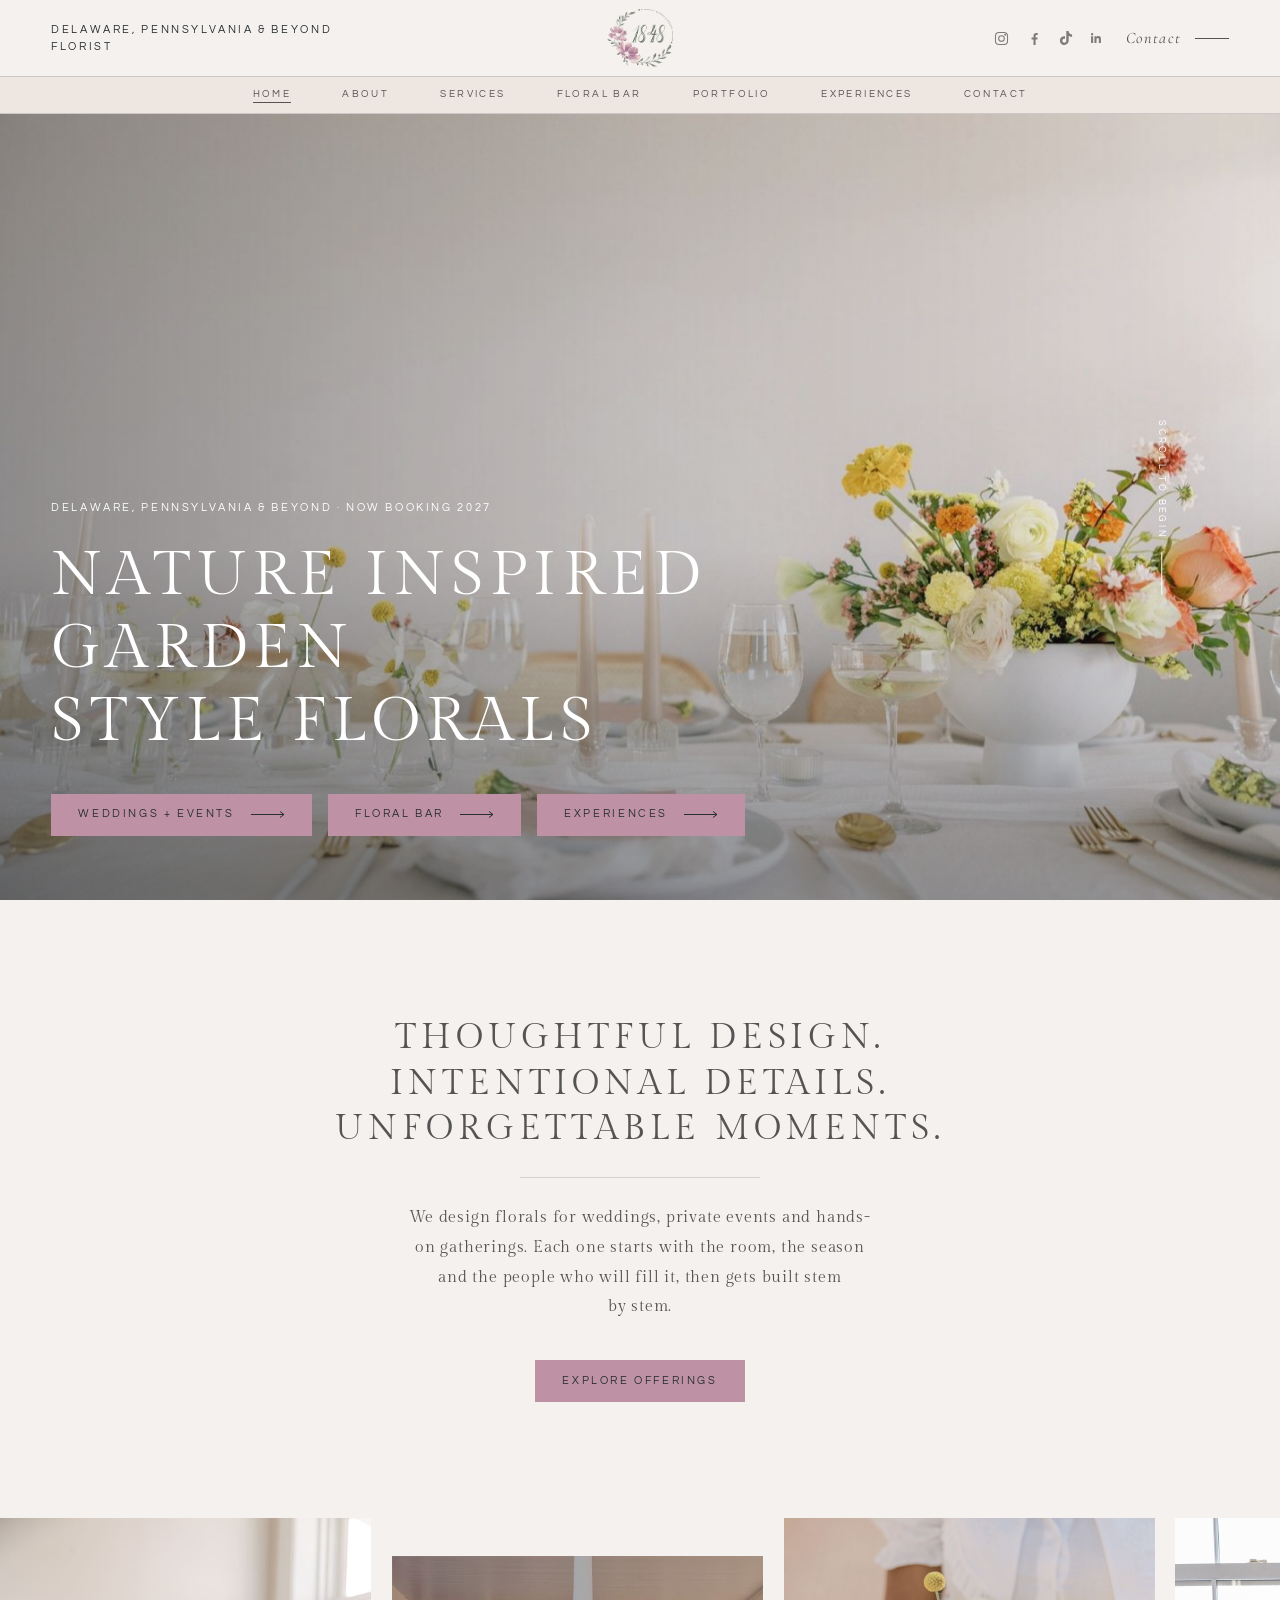
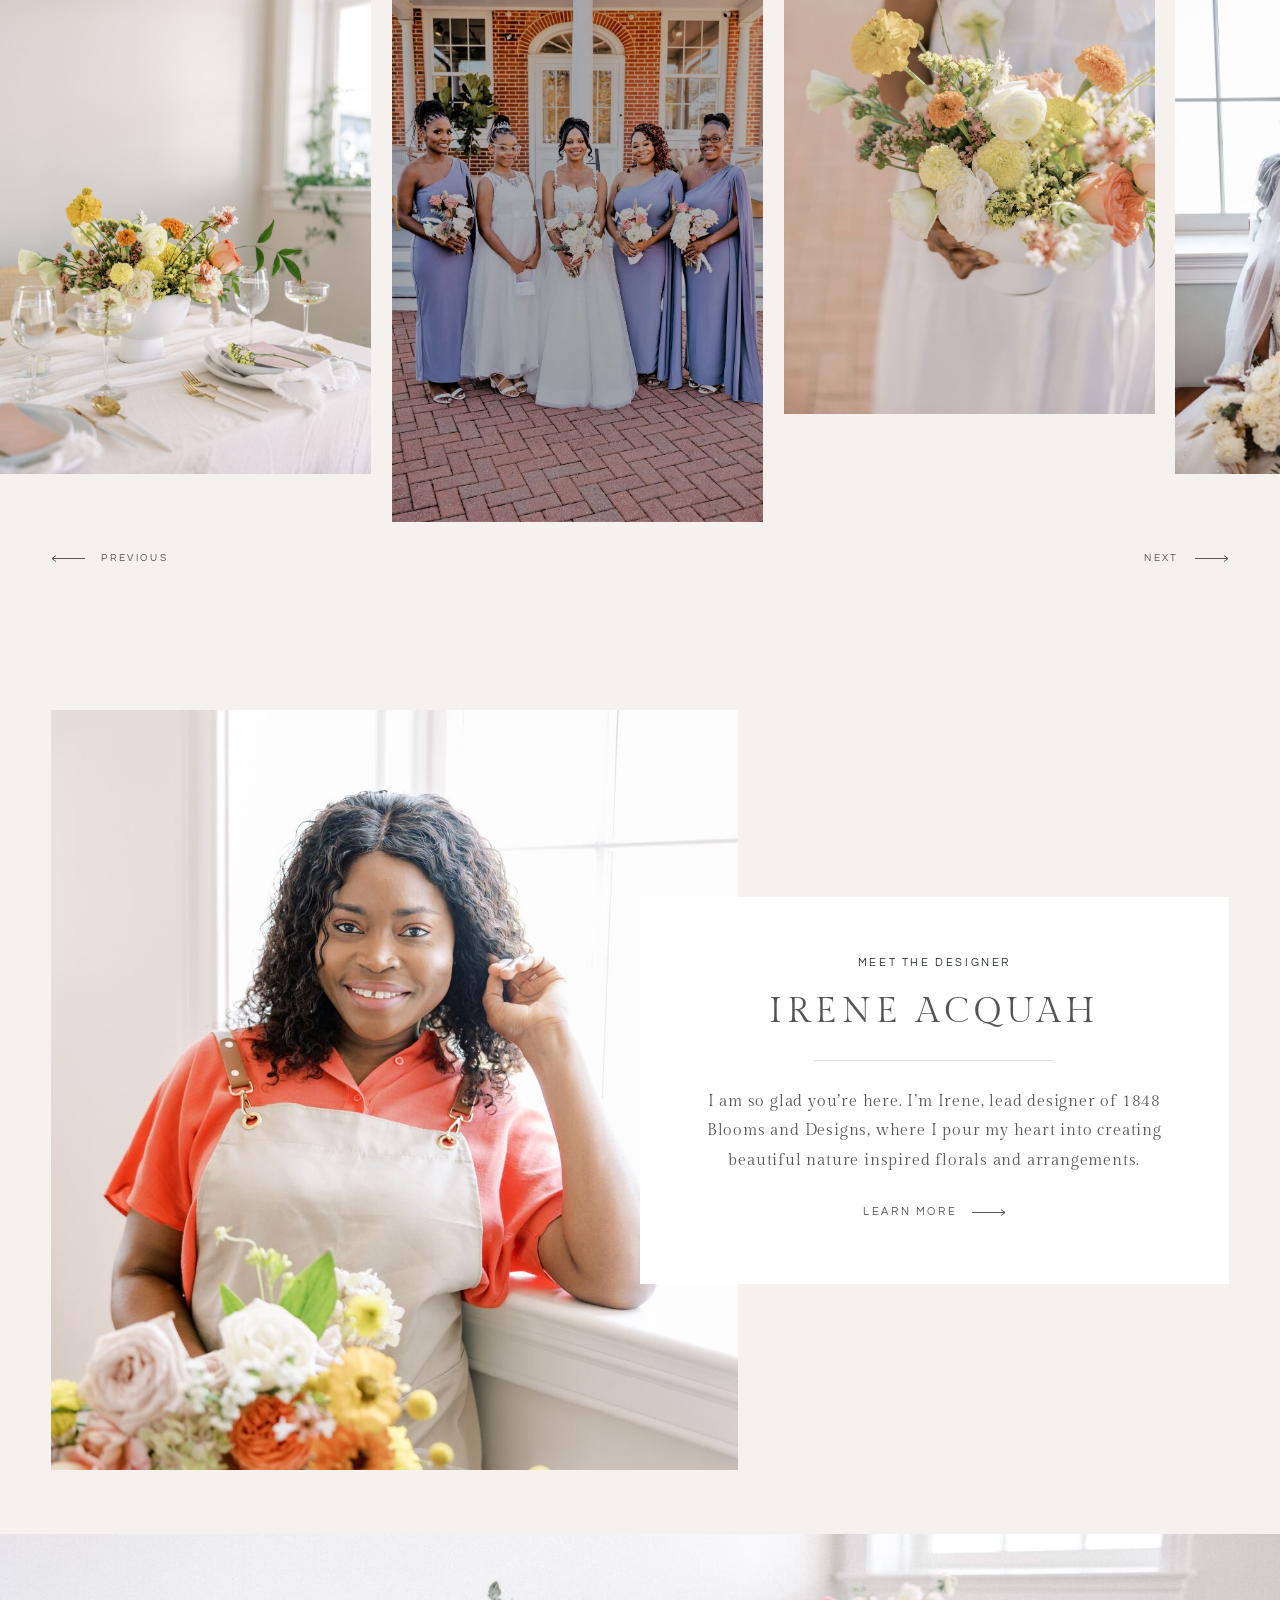
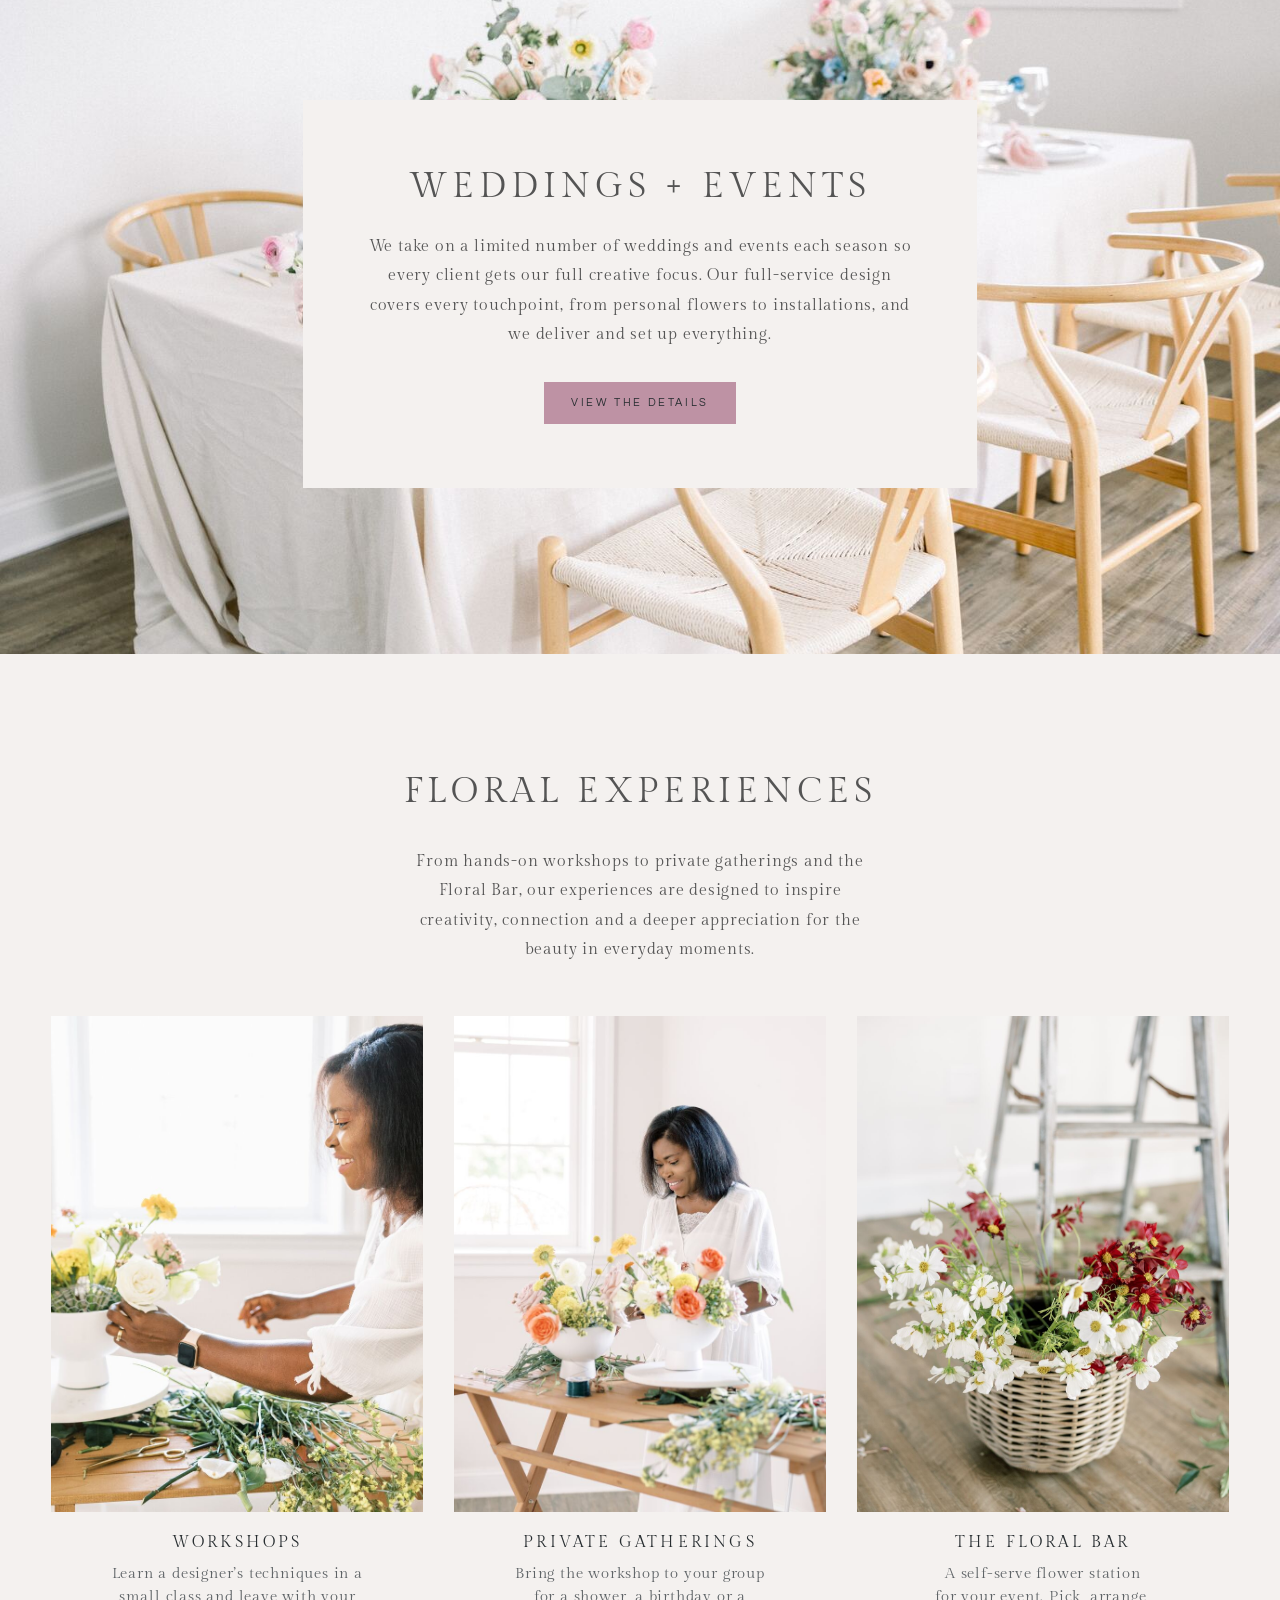
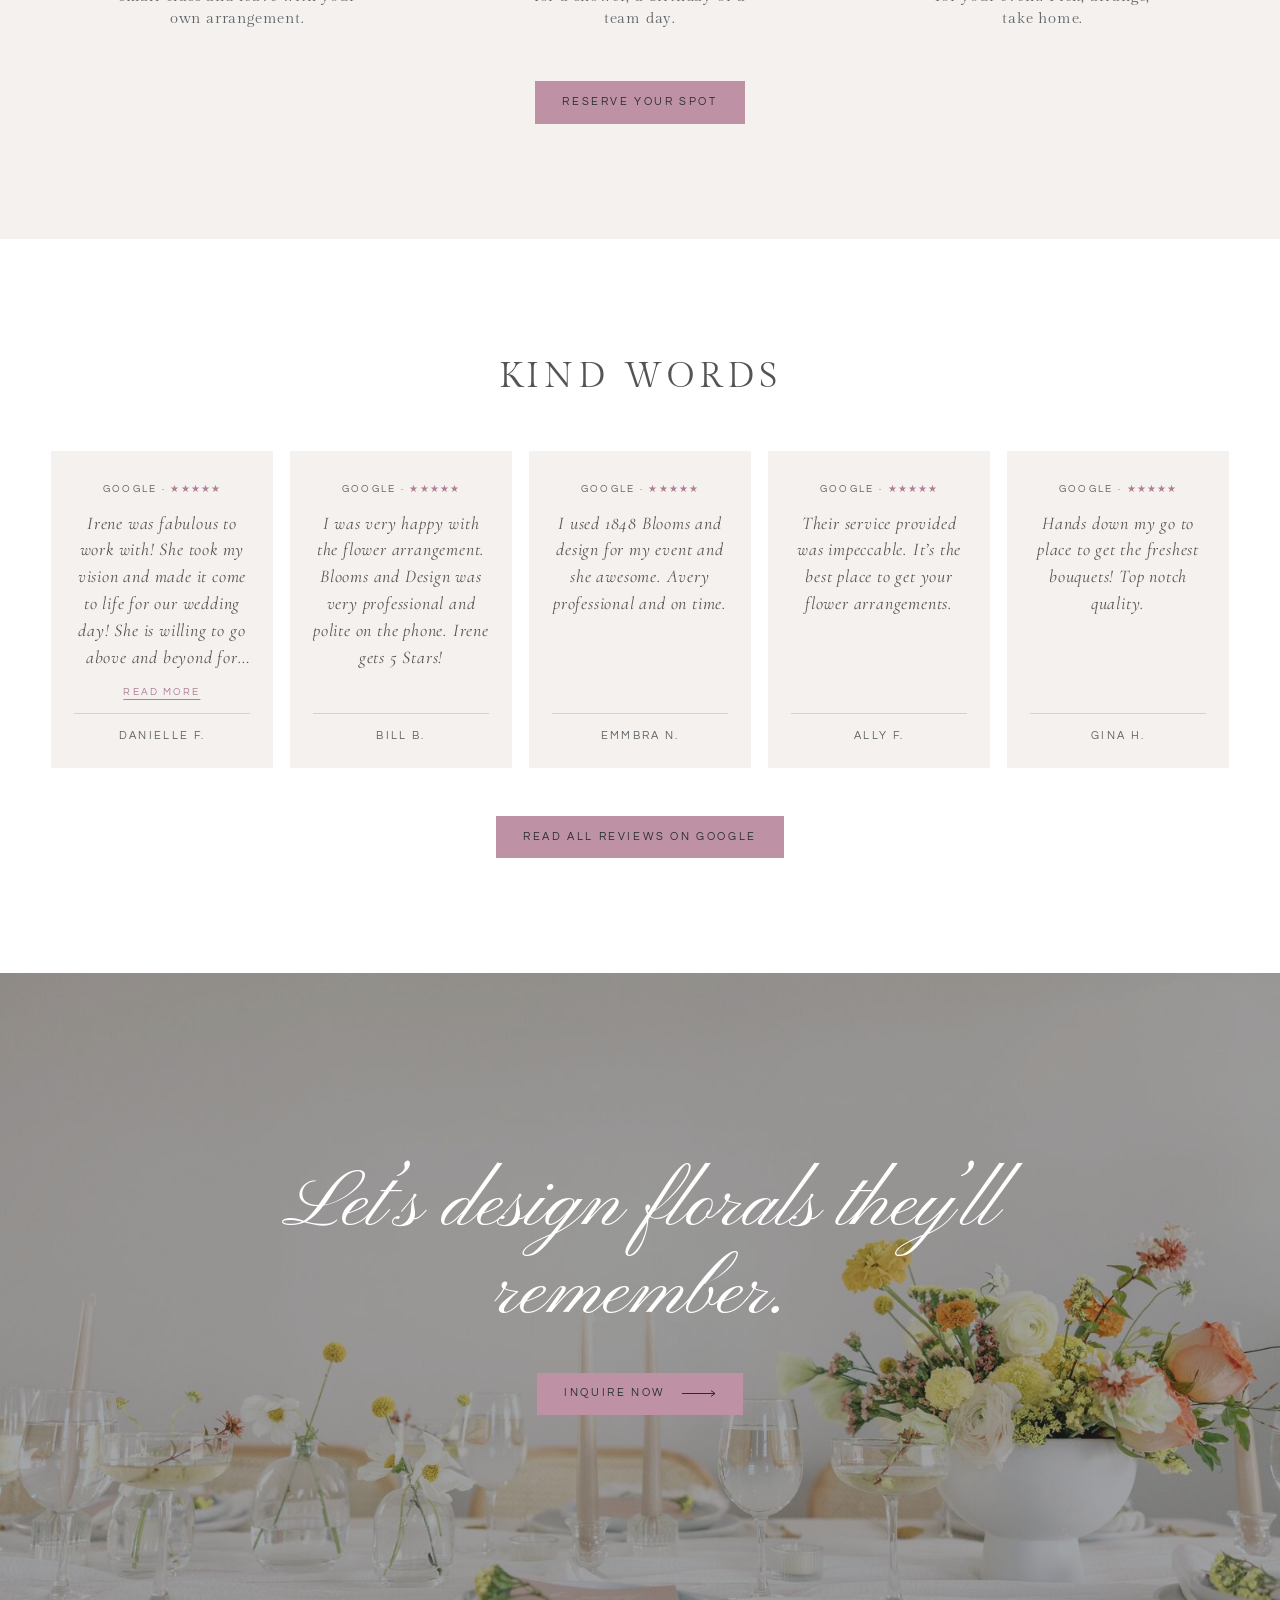
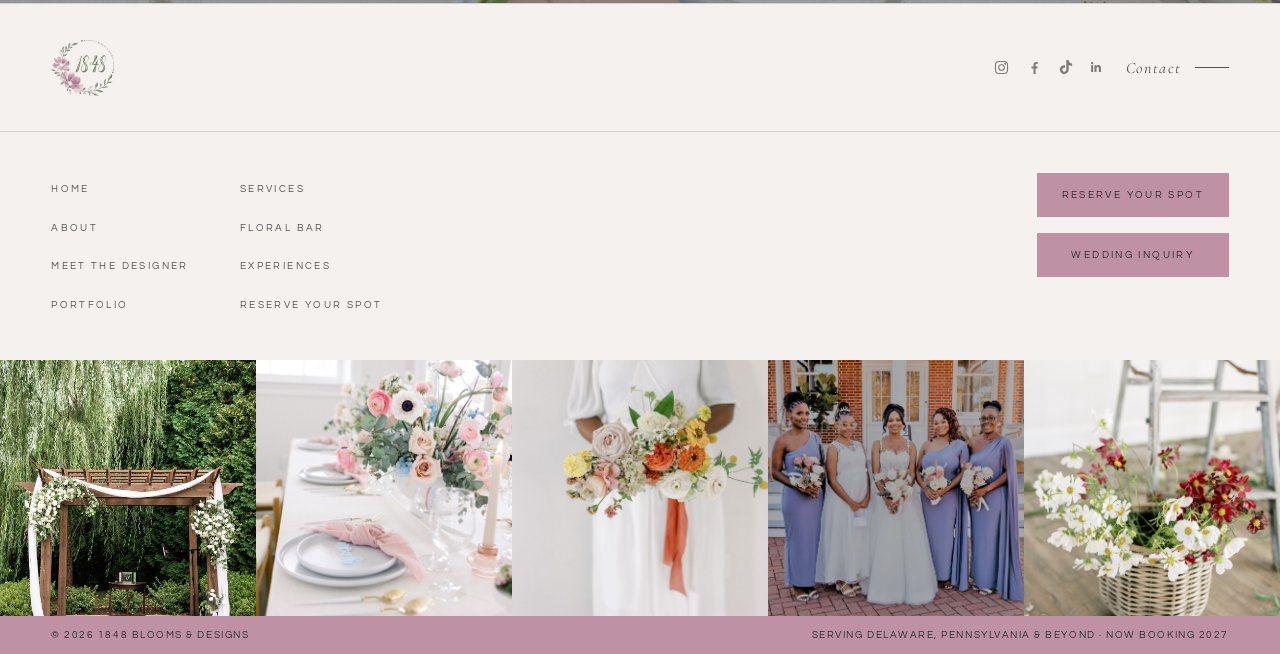
==== commit de6bb6cb: "Say 'Now booking 2027' across the site Co-Authored-By: Claude Opus 5.5 <noreply@anthropic.com> Claud" ====
--- a/index.html
+++ b/index.html
@@ -25,14 +25,14 @@
 <nav class="primary" aria-label="Main"><a href="index.html" aria-current="page">Home</a><a href="about.html">About</a><a href="services.html">Services</a><a href="floral-bar.html">Floral Bar</a><a href="portfolio.html">Portfolio</a><a href="experiences.html">Experiences</a><a href="contact.html">Contact</a></nav>
 <nav class="mnav" id="mnav" aria-label="Menu">
   <ul><li><a href="index.html">Home</a></li><li><a href="about.html">About</a></li><li><a href="designer.html">Meet the designer</a></li><li><a href="services.html">Services</a></li><li><a href="floral-bar.html">Floral Bar</a></li><li><a href="portfolio.html">Portfolio</a></li><li><a href="experiences.html">Experiences</a></li><li><a href="reserve.html">Reserve your spot</a></li><li><a href="contact.html">Contact</a></li></ul>
-  <div class="foot-line"><span>Serving Delaware, Pennsylvania &amp; Beyond</span><span>Now booking 2026</span></div>
+  <div class="foot-line"><span>Serving Delaware, Pennsylvania &amp; Beyond</span><span>Now booking 2027</span></div>
 </nav>
 <main id="main">
 
 <section class="hero">
   <img class="hero__img" src="assets/img/home-banner.jpg" width="1430" height="953" alt="A long white table set with candles, glassware and a low arrangement of yellow, peach and white flowers beside a window" fetchpriority="high" >
   <div class="hero__body">
-    <span class="eyebrow">Delaware, Pennsylvania &amp; Beyond &middot; Now booking 2026</span>
+    <span class="eyebrow">Delaware, Pennsylvania &amp; Beyond &middot; Now booking 2027</span>
     <h1>Nature inspired garden style florals</h1>
     <div class="btn-row">
       <a class="btn btn--arrow" href="services.html">Weddings + events</a>
@@ -118,7 +118,7 @@
     <div class="f-btns"><a class="btn" href="reserve.html">Reserve your spot</a><a class="btn" href="wedding.html" data-wm-open>Wedding inquiry</a></div>
   </div>
   <div class="f-thumbs"><img src="assets/img/arch-willow.jpg" width="981" height="1284" alt="A wooden arch with white flowers" loading="lazy" decoding="async" ><img src="assets/img/pastel-table-a.jpg" width="1067" height="1600" alt="A pastel table with a tall arrangement" loading="lazy" decoding="async" ><img src="assets/img/bouquet-ribbon.jpg" width="1600" height="1067" alt="A pastel bouquet with a rust ribbon" loading="lazy" decoding="async" ><img src="assets/img/bridesmaids.jpg" width="1049" height="1600" alt="Bridesmaids holding bouquets" loading="lazy" decoding="async" ><img src="assets/img/ladder-daisies.jpg" width="1067" height="1600" alt="Daisies in a woven basket" loading="lazy" decoding="async" ></div>
-  <div class="legal"><span>&copy; <span data-year>2026</span> 1848 Blooms &amp; Designs</span><span>Serving Delaware, Pennsylvania &amp; Beyond &middot; Now booking 2026</span></div>
+  <div class="legal"><span>&copy; <span data-year>2026</span> 1848 Blooms &amp; Designs</span><span>Serving Delaware, Pennsylvania &amp; Beyond &middot; Now booking 2027</span></div>
 </footer>
 <dialog class="wm" id="wm" aria-labelledby="wm-head">
   <div class="wm__panel">
@@ -192,6 +192,6 @@
     </form>
   </div>
 </dialog>
-<script src="assets/site.js?v=4"></script>
+<script src="assets/site.js?v=6"></script>
 </body>
 </html>
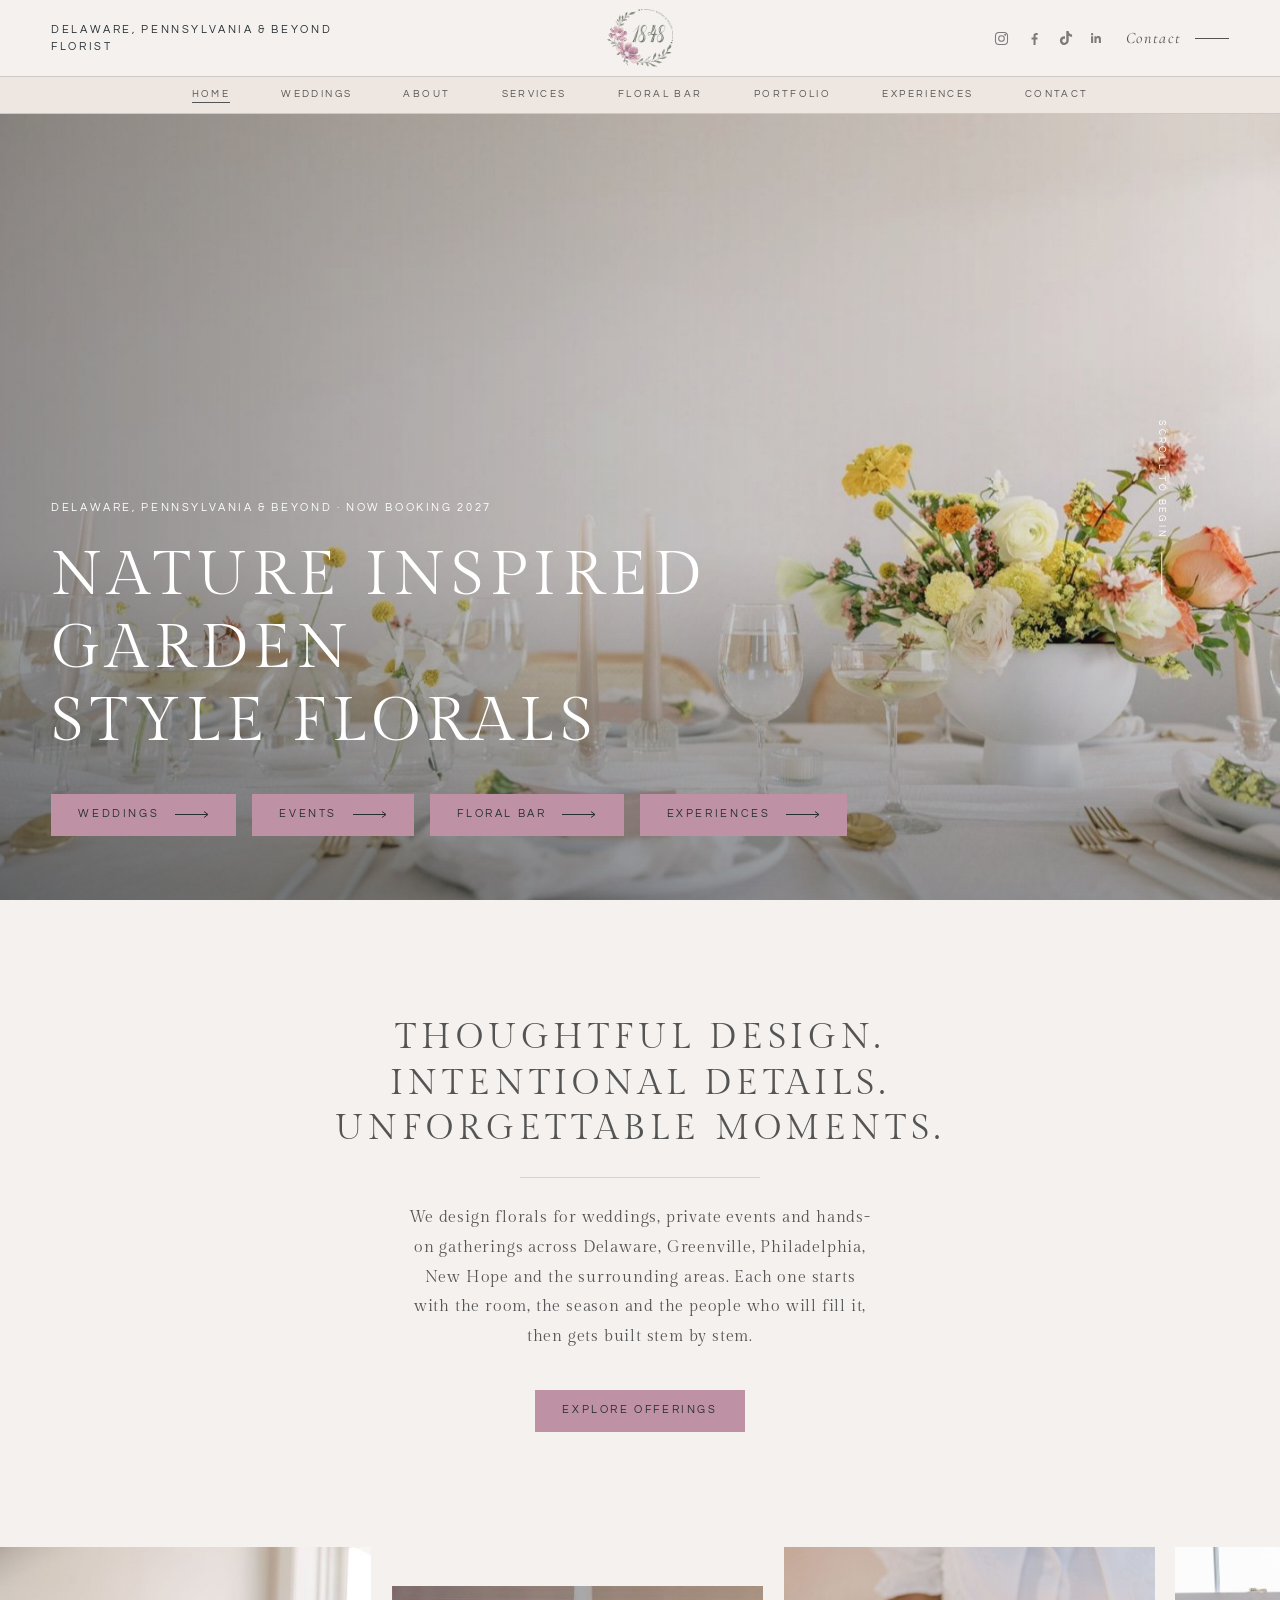
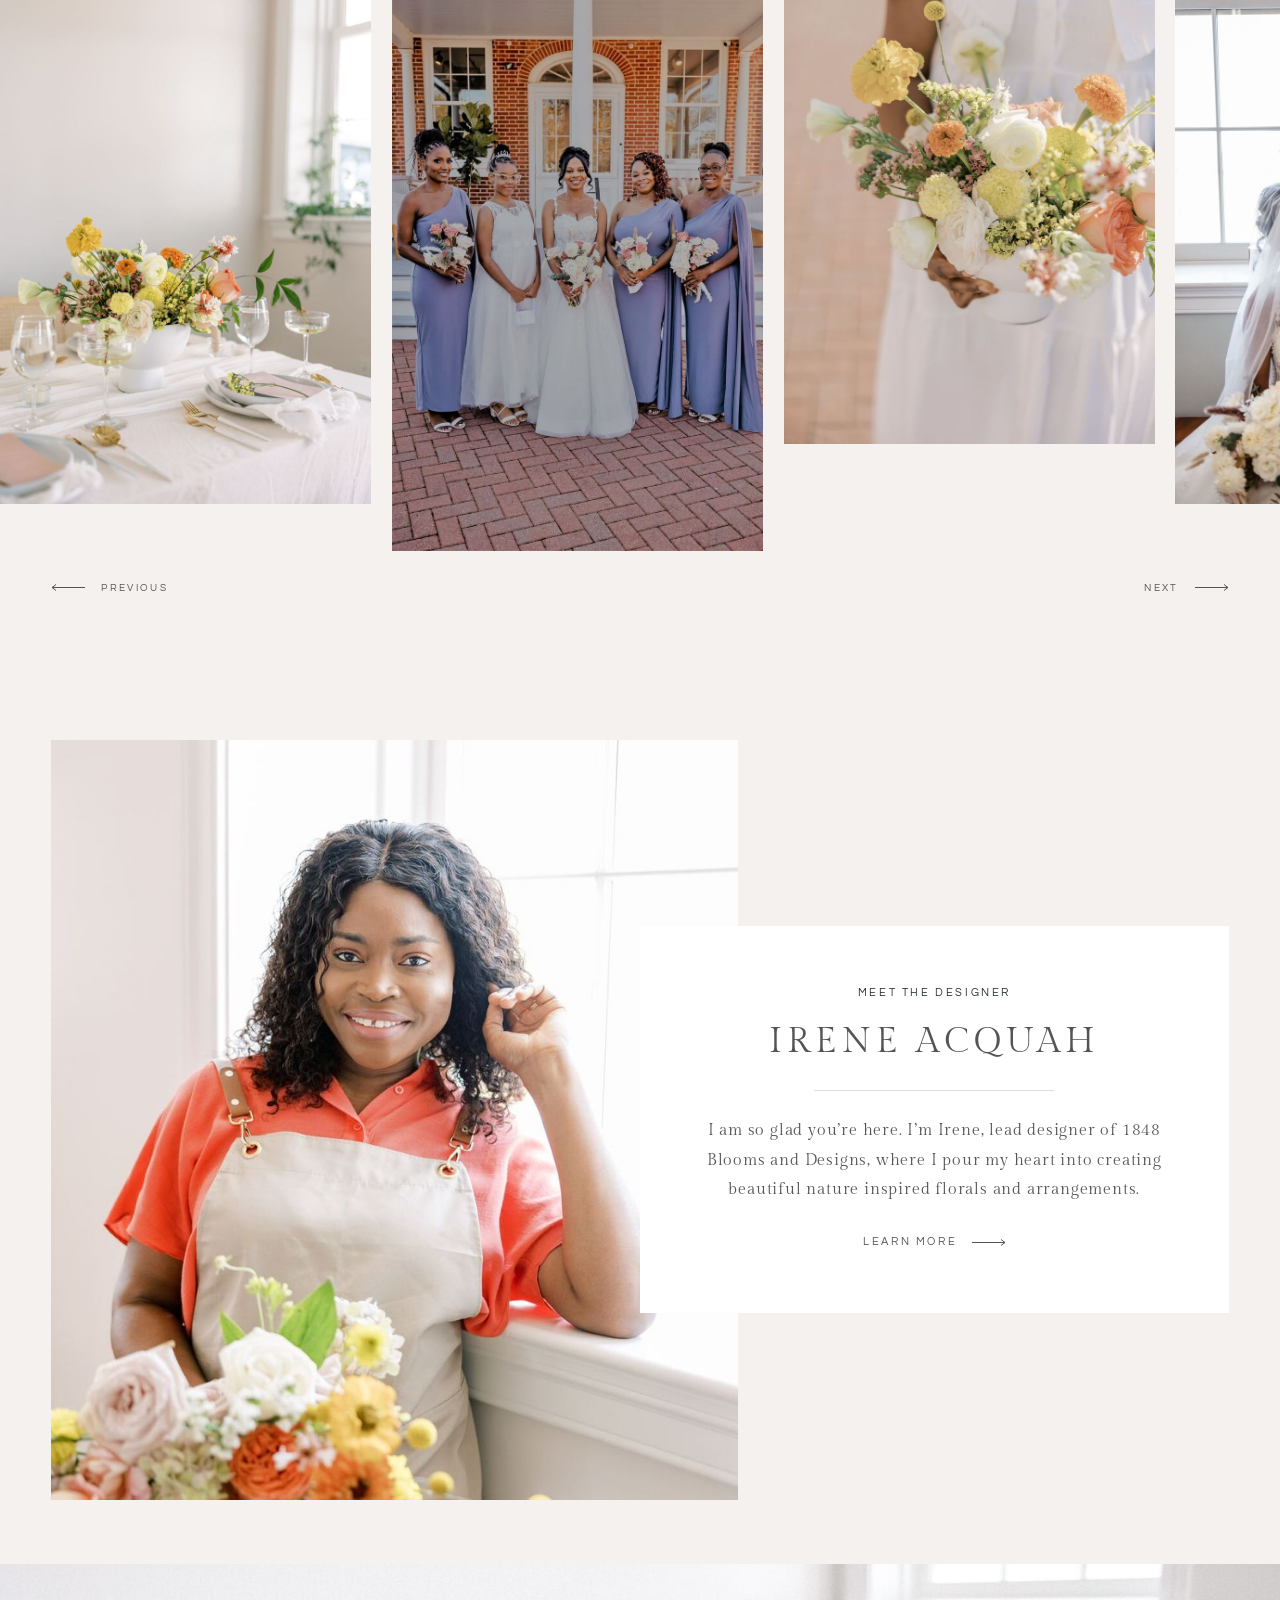
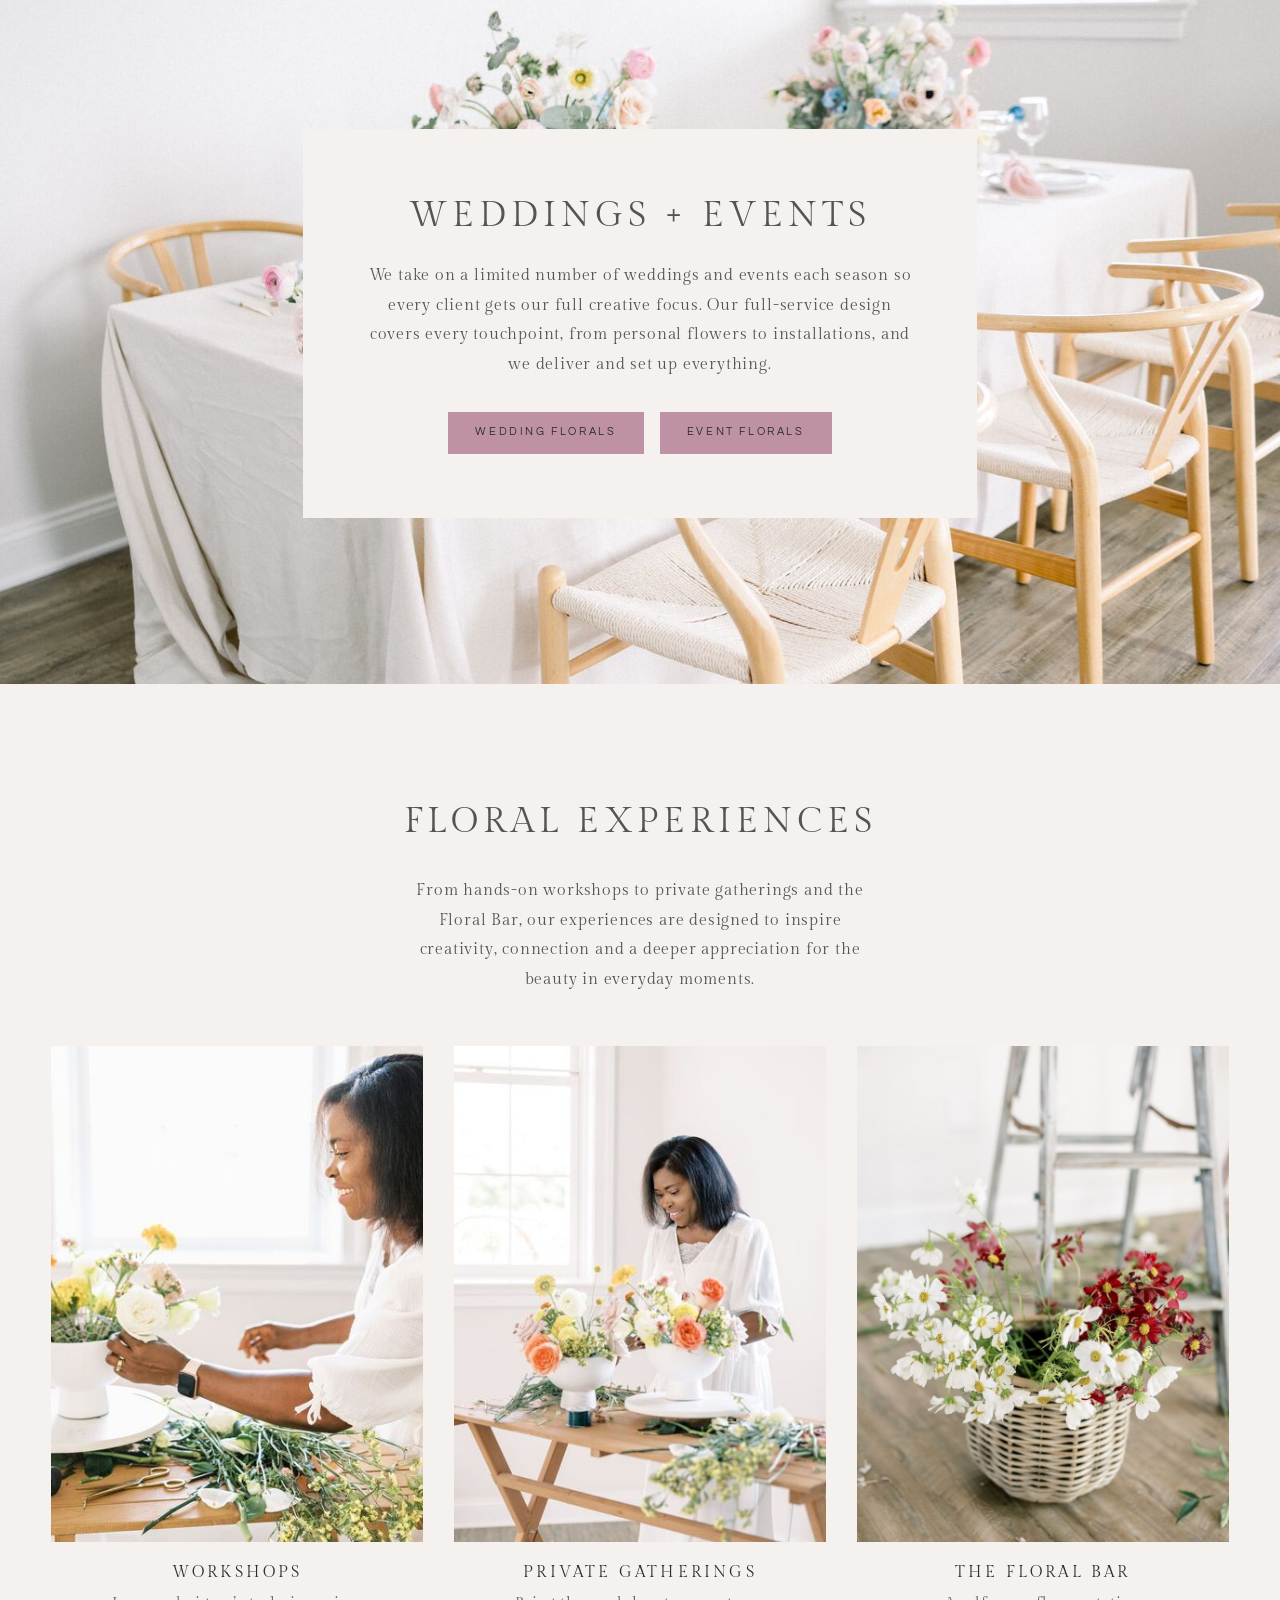
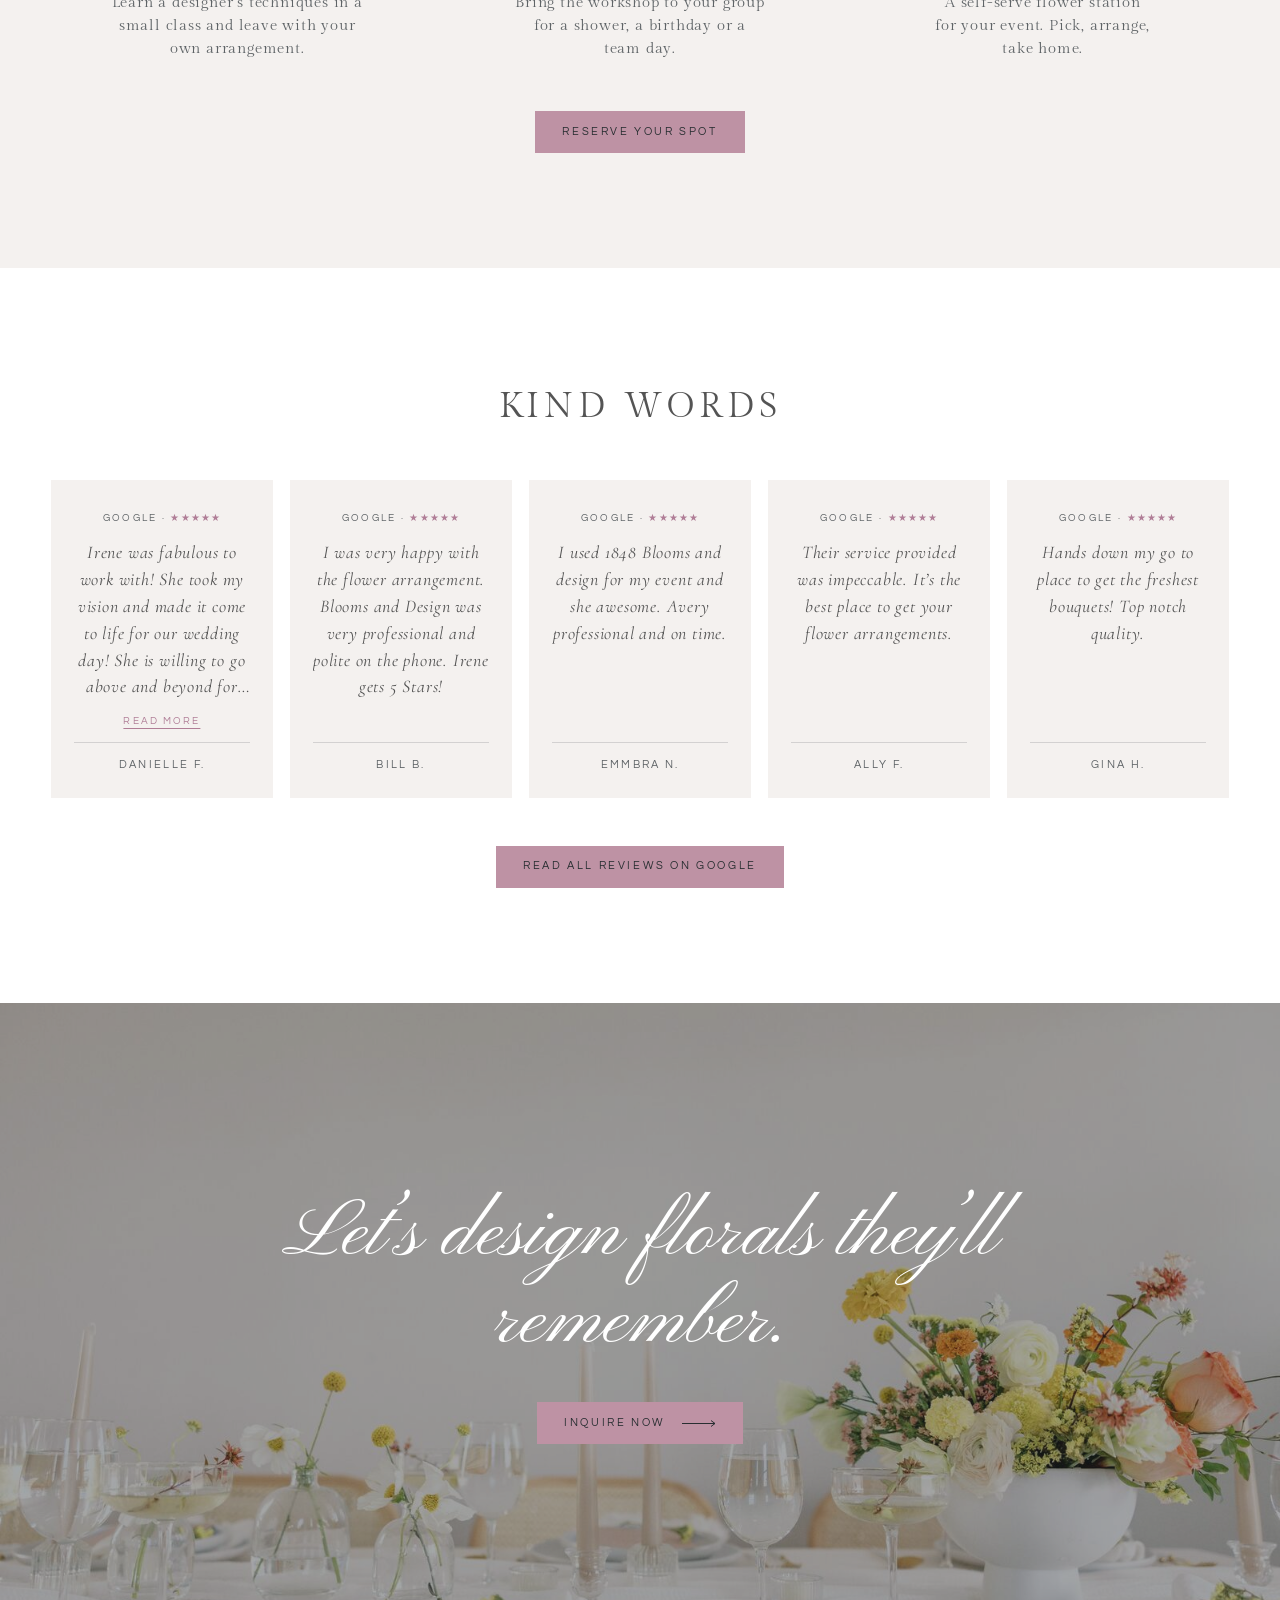
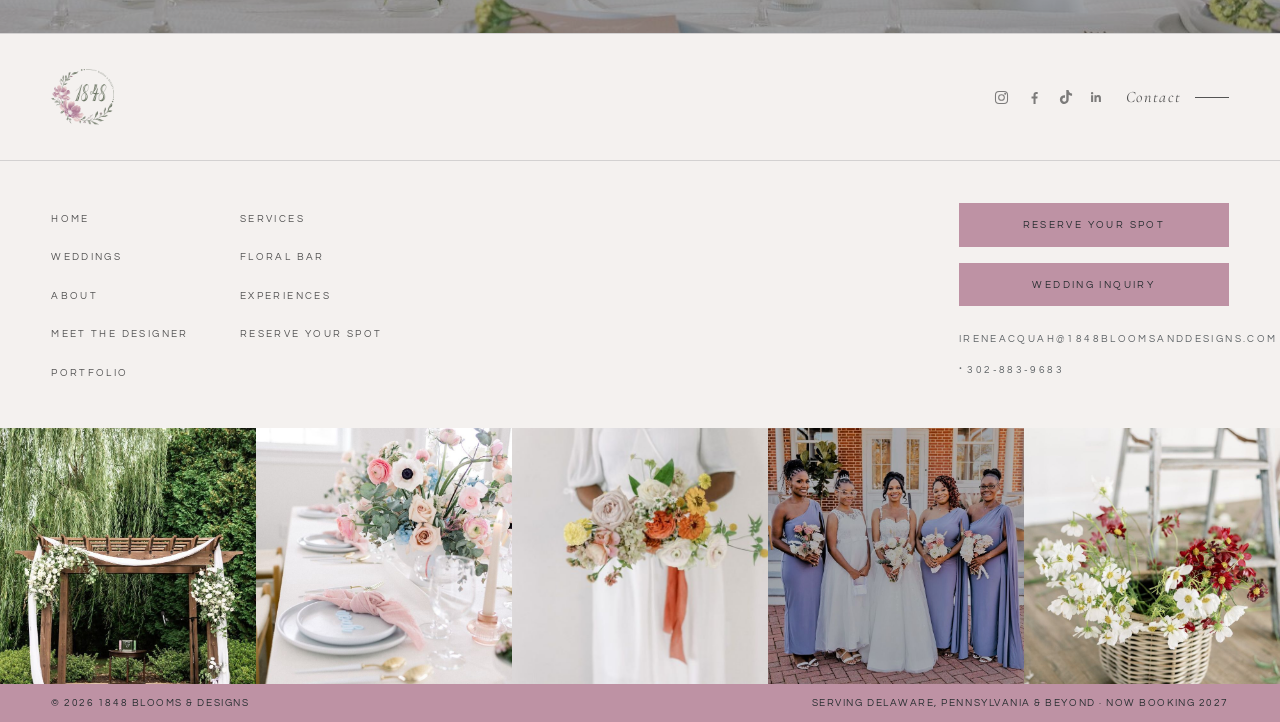
==== commit 57968261: "SEO pass: wedding florist page, local schema, sitemap, meta tags, faster images - New wedding-floris" ====
--- a/index.html
+++ b/index.html
@@ -3,39 +3,51 @@
 <head>
 <meta charset="utf-8">
 <meta name="viewport" content="width=device-width, initial-scale=1">
-<title>1848 Blooms &amp; Designs</title>
-<meta name="description" content="Floral design for weddings and meaningful gatherings in Delaware, Pennsylvania and beyond, plus hands-on floral experiences and the Floral Bar.">
-
-<meta property="og:title" content="1848 Blooms &amp; Designs">
-<meta property="og:description" content="Floral design for weddings and meaningful gatherings in Delaware, Pennsylvania and beyond, plus hands-on floral experiences and the Floral Bar.">
+<title>Wedding &amp; Event Florist in Delaware &amp; Philadelphia | 1848 Blooms</title>
+<meta name="description" content="Garden-style wedding and event florist serving Delaware, Greenville, Philadelphia and New Hope. Bouquets, ceremony and reception flowers. Inquire about your date.">
+
+<link rel="canonical" href="https://1848bloomsanddesigns.com/">
+<meta property="og:site_name" content="1848 Blooms &amp; Designs">
+<meta property="og:locale" content="en_US">
+<meta property="og:title" content="Wedding &amp; Event Florist in Delaware &amp; Philadelphia | 1848 Blooms">
+<meta property="og:description" content="Garden-style wedding and event florist serving Delaware, Greenville, Philadelphia and New Hope. Bouquets, ceremony and reception flowers. Inquire about your date.">
 <meta property="og:type" content="website">
-<meta property="og:image" content="assets/img/home-banner.jpg">
+<meta property="og:url" content="https://1848bloomsanddesigns.com/">
+<meta property="og:image" content="https://1848bloomsanddesigns.com/assets/img/home-banner.jpg">
+<meta property="og:image:width" content="1430">
+<meta property="og:image:height" content="953">
+<meta name="twitter:card" content="summary_large_image">
 <meta name="theme-color" content="#C5A193">
 <link rel="icon" type="image/png" href="assets/favicon.png">
+<link rel="apple-touch-icon" href="assets/favicon.png">
+<link rel="preload" as="image" href="assets/img/home-banner.jpg" imagesrcset="assets/img/sm/home-banner.jpg 800w, assets/img/home-banner.jpg 1430w" imagesizes="100vw" fetchpriority="high">
 <link rel="stylesheet" href="assets/site.css?v=21">
+<script type="application/ld+json">{"@context": "https://schema.org", "@type": "Florist", "@id": "https://1848bloomsanddesigns.com/#business", "name": "1848 Blooms & Designs", "legalName": "1848 Blooms and Designs LLC", "url": "https://1848bloomsanddesigns.com/", "logo": "https://1848bloomsanddesigns.com/assets/logo.png", "image": ["https://1848bloomsanddesigns.com/assets/img/home-banner.jpg", "https://1848bloomsanddesigns.com/assets/img/kiss-arch.jpg", "https://1848bloomsanddesigns.com/assets/img/bouquet-bright.jpg"], "description": "Nature-inspired, garden-style wedding and event florist serving Delaware, Greenville, Philadelphia and New Hope, plus hands-on floral workshops and the Floral Bar.", "email": "ireneacquah@1848bloomsanddesigns.com", "telephone": "+1-302-883-9683", "founder": {"@type": "Person", "name": "Irene Acquah", "jobTitle": "Lead designer"}, "areaServed": [{"@type": "State", "name": "Delaware"}, {"@type": "City", "name": "Greenville", "containedInPlace": {"@type": "State", "name": "Delaware"}}, {"@type": "City", "name": "Philadelphia", "containedInPlace": {"@type": "State", "name": "Pennsylvania"}}, {"@type": "City", "name": "New Hope", "containedInPlace": {"@type": "State", "name": "Pennsylvania"}}, {"@type": "State", "name": "Pennsylvania"}], "hasMap": "https://www.google.com/maps?cid=16409749098243940665", "sameAs": ["https://www.google.com/maps?cid=16409749098243940665", "https://www.instagram.com/1848BloomsandDesigns", "https://www.facebook.com/1848BloomsandDesigns", "https://www.tiktok.com/@1848bloomsanddesigns", "https://www.linkedin.com/company/1848-blooms-and-designs/"], "knowsAbout": ["Wedding flowers", "Bridal bouquets", "Ceremony florals", "Event florals", "Floral installations", "Floral workshops"], "contactPoint": [{"@type": "ContactPoint", "contactType": "Wedding and event inquiries", "name": "Irene Acquah", "email": "ireneacquah@1848bloomsanddesigns.com", "telephone": "+1-302-883-9683"}, {"@type": "ContactPoint", "contactType": "Customer service", "name": "Jonas Acquah", "email": "jonasacquah@1848bloomsanddesigns.com", "telephone": "+1-302-442-0850"}]}</script>
+<script type="application/ld+json">{"@context": "https://schema.org", "@type": "WebSite", "name": "1848 Blooms & Designs", "url": "https://1848bloomsanddesigns.com/"}</script>
 </head>
 <body>
 <a class="skip" href="#main">Skip to content</a>
 <header class="hd"><div class="hd__top">
   <p class="flank hd__tag">Delaware, Pennsylvania &amp; Beyond<br>Florist</p>
-  <a class="brand" href="index.html" aria-label="1848 Blooms &amp; Designs, home"><img src="assets/logo.png" width="86" height="76" alt="1848 Blooms &amp; Designs"></a>
+  <a class="brand" href="index.html" aria-label="1848 Blooms &amp; Designs, home"><img src="assets/logo-sm.png" width="86" height="76" alt="1848 Blooms &amp; Designs"></a>
   <div class="hd__right"><span class="social"><a href="https://www.instagram.com/1848BloomsandDesigns" target="_blank" rel="noopener" aria-label="Instagram"><svg viewBox="0 0 24 24" fill="none" stroke="currentColor" stroke-width="1.5" aria-hidden="true"><rect x="3.500" y="3.500" width="17" height="17" rx="5"/><circle cx="12" cy="12" r="4"/><circle cx="17.200" cy="6.800" r=".6" fill="currentColor"/></svg></a><a href="https://www.facebook.com/1848BloomsandDesigns" target="_blank" rel="noopener" aria-label="Facebook"><svg viewBox="0 0 24 24" aria-hidden="true"><path d="M13.500 21v-7.500h2.500l.4-3h-2.900V8.600c0-.9.3-1.500 1.500-1.500h1.500V4.400c-.3 0-1.200-.1-2.200-.1-2.200 0-3.700 1.300-3.700 3.800v2.400H7.800v3h2.800V21h2.900z"/></svg></a><a href="https://www.tiktok.com/@1848bloomsanddesigns" target="_blank" rel="noopener" aria-label="TikTok"><svg viewBox="0 0 24 24" aria-hidden="true"><path d="M12.53.02c1.31-.02 2.61-.01 3.91-.02.08 1.53.63 3.09 1.75 4.17 1.12 1.11 2.7 1.62 4.24 1.79v4.03c-1.44-.05-2.89-.35-4.2-.97-.57-.26-1.1-.59-1.62-.93-.01 2.92.01 5.84-.02 8.75-.08 1.4-.54 2.79-1.35 3.94-1.31 1.92-3.58 3.17-5.91 3.21-1.43.08-2.86-.31-4.08-1.03-2.02-1.19-3.44-3.37-3.65-5.71-.02-.5-.03-1-.01-1.49.18-1.9 1.12-3.72 2.58-4.96 1.66-1.44 3.98-2.13 6.15-1.72.02 1.48-.04 2.96-.04 4.44-.99-.32-2.15-.23-3.02.37-.63.41-1.11 1.04-1.36 1.75-.21.51-.15 1.07-.14 1.61.24 1.64 1.82 3.02 3.5 2.87 1.12-.01 2.19-.66 2.77-1.61.19-.33.4-.67.41-1.06.1-1.79.06-3.57.07-5.36.01-4.03-.01-8.05.02-12.07z"/></svg></a><a href="https://www.linkedin.com/company/1848-blooms-and-designs/" target="_blank" rel="noopener" aria-label="LinkedIn"><svg viewBox="0 0 24 24" aria-hidden="true"><path d="M20.45 20.45h-3.56v-5.57c0-1.33-.02-3.04-1.85-3.04-1.85 0-2.14 1.45-2.14 2.94v5.67H9.35V9h3.41v1.56h.05c.48-.9 1.64-1.85 3.37-1.85 3.6 0 4.27 2.37 4.27 5.46v6.28zM5.34 7.43a2.06 2.06 0 1 1 0-4.13 2.06 2.06 0 0 1 0 4.13zM7.12 20.45H3.56V9h3.56v11.45z"/></svg></a></span><a class="contact-link" href="contact.html">Contact</a>
     <button class="menu-btn" type="button" aria-expanded="false" aria-controls="mnav"><i aria-hidden="true"></i><span>Menu</span></button></div>
 </div></header>
-<nav class="primary" aria-label="Main"><a href="index.html" aria-current="page">Home</a><a href="about.html">About</a><a href="services.html">Services</a><a href="floral-bar.html">Floral Bar</a><a href="portfolio.html">Portfolio</a><a href="experiences.html">Experiences</a><a href="contact.html">Contact</a></nav>
+<nav class="primary" aria-label="Main"><a href="index.html" aria-current="page">Home</a><a href="wedding-florist.html">Weddings</a><a href="about.html">About</a><a href="services.html">Services</a><a href="floral-bar.html">Floral Bar</a><a href="portfolio.html">Portfolio</a><a href="experiences.html">Experiences</a><a href="contact.html">Contact</a></nav>
 <nav class="mnav" id="mnav" aria-label="Menu">
-  <ul><li><a href="index.html">Home</a></li><li><a href="about.html">About</a></li><li><a href="designer.html">Meet the designer</a></li><li><a href="services.html">Services</a></li><li><a href="floral-bar.html">Floral Bar</a></li><li><a href="portfolio.html">Portfolio</a></li><li><a href="experiences.html">Experiences</a></li><li><a href="reserve.html">Reserve your spot</a></li><li><a href="contact.html">Contact</a></li></ul>
+  <ul><li><a href="index.html">Home</a></li><li><a href="wedding-florist.html">Weddings</a></li><li><a href="about.html">About</a></li><li><a href="designer.html">Meet the designer</a></li><li><a href="services.html">Services</a></li><li><a href="floral-bar.html">Floral Bar</a></li><li><a href="portfolio.html">Portfolio</a></li><li><a href="experiences.html">Experiences</a></li><li><a href="reserve.html">Reserve your spot</a></li><li><a href="contact.html">Contact</a></li></ul>
   <div class="foot-line"><span>Serving Delaware, Pennsylvania &amp; Beyond</span><span>Now booking 2027</span></div>
 </nav>
 <main id="main">
 
 <section class="hero">
-  <img class="hero__img" src="assets/img/home-banner.jpg" width="1430" height="953" alt="A long white table set with candles, glassware and a low arrangement of yellow, peach and white flowers beside a window" fetchpriority="high" >
+  <img class="hero__img" src="assets/img/home-banner.jpg" srcset="assets/img/sm/home-banner.jpg 800w, assets/img/home-banner.jpg 1430w" sizes="100vw" width="1430" height="953" alt="A long white table set with candles, glassware and a low arrangement of yellow, peach and white flowers beside a window" fetchpriority="high" >
   <div class="hero__body">
     <span class="eyebrow">Delaware, Pennsylvania &amp; Beyond &middot; Now booking 2027</span>
     <h1>Nature inspired garden style florals</h1>
     <div class="btn-row">
-      <a class="btn btn--arrow" href="services.html">Weddings + events</a>
+      <a class="btn btn--arrow" href="wedding-florist.html">Weddings</a>
+      <a class="btn btn--arrow" href="services.html#events">Events</a>
       <a class="btn btn--arrow" href="floral-bar.html">Floral Bar</a>
       <a class="btn btn--arrow" href="experiences.html">Experiences</a>
     </div>
@@ -47,18 +59,18 @@
   <div class="wrap">
     <h2 class="dsp">Thoughtful design. Intentional details. Unforgettable moments.</h2>
     <span class="rule"></span>
-    <p>We design florals for weddings, private events and hands-on gatherings. Each one starts with the room, the season and the people who will fill it, then gets built stem by stem.</p>
+    <p>We design florals for weddings, private events and hands-on gatherings across Delaware, Greenville, Philadelphia, New Hope and the surrounding areas. Each one starts with the room, the season and the people who will fill it, then gets built stem by stem.</p>
     <div class="btn-row"><a class="btn" href="services.html">Explore offerings</a></div>
   </div>
 </section>
 
 <section class="rail-wrap" aria-label="Recent work">
-  <div class="rail" data-rail><figure style="--ar:0.667"><img src="assets/img/table-window.jpg" width="1067" height="1600" alt="Table window by 1848 Blooms &amp; Designs" loading="lazy" decoding="async" ></figure><figure style="--ar:0.656"><img src="assets/img/bridesmaids.jpg" width="1049" height="1600" alt="Bridesmaids by 1848 Blooms &amp; Designs" loading="lazy" decoding="async" ></figure><figure style="--ar:0.747"><img src="assets/img/bouquet-bright.jpg" width="1195" height="1600" alt="Bouquet bright by 1848 Blooms &amp; Designs" loading="lazy" decoding="async" ></figure><figure style="--ar:0.667"><img src="assets/img/couple-window.jpg" width="1067" height="1600" alt="Couple window by 1848 Blooms &amp; Designs" loading="lazy" decoding="async" ></figure><figure style="--ar:0.667"><img src="assets/img/pastel-table-a.jpg" width="1067" height="1600" alt="Pastel table a by 1848 Blooms &amp; Designs" loading="lazy" decoding="async" ></figure><figure style="--ar:1.501"><img src="assets/img/arch-pampas.jpg" width="1600" height="1066" alt="Arch pampas by 1848 Blooms &amp; Designs" loading="lazy" decoding="async" ></figure><figure style="--ar:0.667"><img src="assets/img/bouquet-chair.jpg" width="1067" height="1600" alt="Bouquet chair by 1848 Blooms &amp; Designs" loading="lazy" decoding="async" ></figure><figure style="--ar:1.5"><img src="assets/img/installation-hanging.jpg" width="1600" height="1067" alt="Installation hanging by 1848 Blooms &amp; Designs" loading="lazy" decoding="async" ></figure><figure style="--ar:0.667"><img src="assets/img/tablescape-citrus.jpg" width="1067" height="1600" alt="Tablescape citrus by 1848 Blooms &amp; Designs" loading="lazy" decoding="async" ></figure><figure style="--ar:1.5"><img src="assets/img/bouquet-ribbon.jpg" width="1600" height="1067" alt="Bouquet ribbon by 1848 Blooms &amp; Designs" loading="lazy" decoding="async" ></figure></div>
+  <div class="rail" data-rail><figure style="--ar:0.667"><img src="assets/img/table-window.jpg" srcset="assets/img/sm/table-window.jpg 800w, assets/img/table-window.jpg 1067w" sizes="(max-width: 560px) 68vw, (max-width: 1450px) 29vw, 420px" width="1067" height="1600" alt="A bright table by a window with a centerpiece of yellow and orange flowers" loading="lazy" decoding="async" ></figure><figure style="--ar:0.656"><img src="assets/img/bridesmaids.jpg" srcset="assets/img/sm/bridesmaids.jpg 800w, assets/img/bridesmaids.jpg 1049w" sizes="(max-width: 560px) 68vw, (max-width: 1450px) 29vw, 420px" width="1049" height="1600" alt="Bridesmaids in lavender dresses holding white bouquets on a brick patio" loading="lazy" decoding="async" ></figure><figure style="--ar:0.747"><img src="assets/img/bouquet-bright.jpg" srcset="assets/img/sm/bouquet-bright.jpg 800w, assets/img/bouquet-bright.jpg 1195w" sizes="(max-width: 560px) 68vw, (max-width: 1450px) 29vw, 420px" width="1195" height="1600" alt="A bright bridal bouquet of yellow, coral and blush flowers held against a white dress" loading="lazy" decoding="async" ></figure><figure style="--ar:0.667"><img src="assets/img/couple-window.jpg" srcset="assets/img/sm/couple-window.jpg 800w, assets/img/couple-window.jpg 1067w" sizes="(max-width: 560px) 68vw, (max-width: 1450px) 29vw, 420px" width="1067" height="1600" alt="A bride and groom sharing a quiet moment at a window, her bouquet in hand" loading="lazy" decoding="async" ></figure><figure style="--ar:0.667"><img src="assets/img/pastel-table-a.jpg" srcset="assets/img/sm/pastel-table-a.jpg 800w, assets/img/pastel-table-a.jpg 1067w" sizes="(max-width: 560px) 68vw, (max-width: 1450px) 29vw, 420px" width="1067" height="1600" alt="A pink and cream event table with a tall pastel arrangement and a taper candle" loading="lazy" decoding="async" ></figure><figure style="--ar:1.501"><img src="assets/img/arch-pampas.jpg" srcset="assets/img/sm/arch-pampas.jpg 800w, assets/img/arch-pampas.jpg 1600w" sizes="(max-width: 560px) 68vw, (max-width: 1450px) 29vw, 420px" width="1600" height="1066" alt="A wooden triangle ceremony arch dressed with pampas grass and dried flowers" loading="lazy" decoding="async" ></figure><figure style="--ar:0.667"><img src="assets/img/bouquet-chair.jpg" srcset="assets/img/sm/bouquet-chair.jpg 800w, assets/img/bouquet-chair.jpg 1067w" sizes="(max-width: 560px) 68vw, (max-width: 1450px) 29vw, 420px" width="1067" height="1600" alt="A pink and blue bouquet with a pale blue ribbon resting on a wooden chair" loading="lazy" decoding="async" ></figure><figure style="--ar:1.5"><img src="assets/img/installation-hanging.jpg" srcset="assets/img/sm/installation-hanging.jpg 800w, assets/img/installation-hanging.jpg 1600w" sizes="(max-width: 560px) 68vw, (max-width: 1450px) 29vw, 420px" width="1600" height="1067" alt="A long hanging floral installation of pink, magenta and white flowers" loading="lazy" decoding="async" ></figure><figure style="--ar:0.667"><img src="assets/img/tablescape-citrus.jpg" srcset="assets/img/sm/tablescape-citrus.jpg 800w, assets/img/tablescape-citrus.jpg 1067w" sizes="(max-width: 560px) 68vw, (max-width: 1450px) 29vw, 420px" width="1067" height="1600" alt="A centerpiece of orange roses and yellow blooms on a linen-covered table" loading="lazy" decoding="async" ></figure><figure style="--ar:1.5"><img src="assets/img/bouquet-ribbon.jpg" srcset="assets/img/sm/bouquet-ribbon.jpg 800w, assets/img/bouquet-ribbon.jpg 1600w" sizes="(max-width: 560px) 68vw, (max-width: 1450px) 29vw, 420px" width="1600" height="1067" alt="A pastel and coral bouquet tied with a rust-colored ribbon" loading="lazy" decoding="async" ></figure></div>
   <div class="rail-ctl"><button type="button" class="prev" data-prev><i></i>Previous</button><button type="button" class="next" data-next>Next<i></i></button></div>
 </section>
 
 <section class="bio">
-  <div class="bio__img"><img src="assets/img/designer-smile.jpg" width="1067" height="1600" alt="The designer smiling in a beige apron, holding a bouquet of white, yellow and orange flowers" loading="lazy" decoding="async" ></div>
+  <div class="bio__img"><img src="assets/img/designer-smile.jpg" srcset="assets/img/sm/designer-smile.jpg 800w, assets/img/designer-smile.jpg 1067w" sizes="(max-width: 900px) 100vw, 50vw" width="1067" height="1600" alt="The designer smiling in a beige apron, holding a bouquet of white, yellow and orange flowers" loading="lazy" decoding="async" ></div>
   <div class="bio__card">
     <span class="eyebrow">Meet the designer</span>
     <h2 class="dsp">Irene Acquah</h2>
@@ -69,11 +81,11 @@
 </section>
 
 <section class="feature">
-  <img src="assets/img/table-long-pastel.jpg" width="1600" height="1067" alt="A long white table set with pastel centerpieces and wishbone chairs in a bright room" loading="lazy" decoding="async" >
+  <img src="assets/img/table-long-pastel.jpg" srcset="assets/img/sm/table-long-pastel.jpg 800w, assets/img/table-long-pastel.jpg 1600w" sizes="100vw" width="1600" height="1067" alt="A long white table set with pastel centerpieces and wishbone chairs in a bright room" loading="lazy" decoding="async" >
   <div class="feature__card">
     <h2 class="dsp">Weddings + events</h2>
     <p>We take on a limited number of weddings and events each season so every client gets our full creative focus. Our full-service design covers every touchpoint, from personal flowers to installations, and we deliver and set up everything.</p>
-    <a class="btn" href="services.html">View the details</a>
+    <div class="btn-row btn-row--center" style="margin-top:0"><a class="btn" href="wedding-florist.html">Wedding florals</a><a class="btn" href="services.html#events">Event florals</a></div>
   </div>
 </section>
 
@@ -82,9 +94,9 @@
     <h2 class="dsp" style="text-align:center">Floral experiences</h2>
     <p class="sec-intro">From hands-on workshops to private gatherings and the Floral Bar, our experiences are designed to inspire creativity, connection and a deeper appreciation for the beauty in everyday moments.</p>
     <div class="cards">
-      <figure><a href="experiences.html"><div class="ph-img"><img src="assets/img/designing-table.jpg" width="1600" height="1067" alt="A florist arranging yellow and white flowers at a table in a bright room" loading="lazy" decoding="async" style="object-position:70% 50%"></div><h3>Workshops</h3></a><figcaption><p>Learn a designer’s techniques in a small class and leave with your own arrangement.</p></figcaption></figure>
-      <figure><a href="experiences.html"><div class="ph-img"><img src="assets/img/designer-making.jpg" width="1600" height="1067" alt="A designer arranging flowers in white bowls at a wooden table" loading="lazy" decoding="async" style="object-position:30% 50%"></div><h3>Private gatherings</h3></a><figcaption><p>Bring the workshop to your group for a shower, a birthday or a team day.</p></figcaption></figure>
-      <figure><a href="floral-bar.html"><div class="ph-img"><img src="assets/img/ladder-daisies.jpg" width="1067" height="1600" alt="Daisies and cosmos in a woven basket at the foot of a wooden ladder" loading="lazy" decoding="async" ></div><h3>The Floral Bar</h3></a><figcaption><p>A self-serve flower station for your event. Pick, arrange, take home.</p></figcaption></figure>
+      <figure><a href="experiences.html"><div class="ph-img"><img src="assets/img/designing-table.jpg" srcset="assets/img/sm/designing-table.jpg 800w, assets/img/designing-table.jpg 1600w" sizes="(max-width: 860px) 100vw, 33vw" width="1600" height="1067" alt="A florist arranging yellow and white flowers at a table in a bright room" loading="lazy" decoding="async" style="object-position:70% 50%"></div><h3>Workshops</h3></a><figcaption><p>Learn a designer’s techniques in a small class and leave with your own arrangement.</p></figcaption></figure>
+      <figure><a href="experiences.html"><div class="ph-img"><img src="assets/img/designer-making.jpg" srcset="assets/img/sm/designer-making.jpg 800w, assets/img/designer-making.jpg 1600w" sizes="(max-width: 860px) 100vw, 33vw" width="1600" height="1067" alt="A designer arranging flowers in white bowls at a wooden table" loading="lazy" decoding="async" style="object-position:30% 50%"></div><h3>Private gatherings</h3></a><figcaption><p>Bring the workshop to your group for a shower, a birthday or a team day.</p></figcaption></figure>
+      <figure><a href="floral-bar.html"><div class="ph-img"><img src="assets/img/ladder-daisies.jpg" srcset="assets/img/sm/ladder-daisies.jpg 800w, assets/img/ladder-daisies.jpg 1067w" sizes="(max-width: 860px) 100vw, 33vw" width="1067" height="1600" alt="Daisies and cosmos in a woven basket at the foot of a wooden ladder" loading="lazy" decoding="async" ></div><h3>The Floral Bar</h3></a><figcaption><p>A self-serve flower station for your event. Pick, arrange, take home.</p></figcaption></figure>
     </div>
     <div class="btn-row btn-row--center" style="margin-top:clamp(2.2rem,4vw,3.6rem)"><a class="btn" href="reserve.html">Reserve your spot</a></div>
   </div>
@@ -105,24 +117,25 @@
 </section>
 
 <section class="closing">
-  <img src="assets/img/centerpiece-wide-b.jpg" width="1600" height="1067" alt="A wide table with a lush centerpiece of roses, pampas and greenery" loading="lazy" decoding="async" >
+  <img src="assets/img/centerpiece-wide-b.jpg" srcset="assets/img/sm/centerpiece-wide-b.jpg 800w, assets/img/centerpiece-wide-b.jpg 1600w" sizes="100vw" width="1600" height="1067" alt="A wide reception table with a lush centerpiece of roses, pampas and greenery" loading="lazy" decoding="async" >
   <div><span class="script">Let’s design florals they’ll remember.</span><a class="btn btn--arrow" href="contact.html">Inquire now</a></div>
 </section>
 
 </main>
 <footer class="site-footer">
-  <div class="f-top"><a class="brand" href="index.html" aria-label="1848 Blooms &amp; Designs, home"><img src="assets/logo.png" width="86" height="76" alt="1848 Blooms &amp; Designs"></a><div class="hd__right"><span class="social"><a href="https://www.instagram.com/1848BloomsandDesigns" target="_blank" rel="noopener" aria-label="Instagram"><svg viewBox="0 0 24 24" fill="none" stroke="currentColor" stroke-width="1.5" aria-hidden="true"><rect x="3.500" y="3.500" width="17" height="17" rx="5"/><circle cx="12" cy="12" r="4"/><circle cx="17.200" cy="6.800" r=".6" fill="currentColor"/></svg></a><a href="https://www.facebook.com/1848BloomsandDesigns" target="_blank" rel="noopener" aria-label="Facebook"><svg viewBox="0 0 24 24" aria-hidden="true"><path d="M13.500 21v-7.500h2.500l.4-3h-2.900V8.600c0-.9.3-1.500 1.500-1.500h1.500V4.400c-.3 0-1.200-.1-2.200-.1-2.200 0-3.700 1.300-3.700 3.800v2.400H7.800v3h2.800V21h2.900z"/></svg></a><a href="https://www.tiktok.com/@1848bloomsanddesigns" target="_blank" rel="noopener" aria-label="TikTok"><svg viewBox="0 0 24 24" aria-hidden="true"><path d="M12.53.02c1.31-.02 2.61-.01 3.91-.02.08 1.53.63 3.09 1.75 4.17 1.12 1.11 2.7 1.62 4.24 1.79v4.03c-1.44-.05-2.89-.35-4.2-.97-.57-.26-1.1-.59-1.62-.93-.01 2.92.01 5.84-.02 8.75-.08 1.4-.54 2.79-1.35 3.94-1.31 1.92-3.58 3.17-5.91 3.21-1.43.08-2.86-.31-4.08-1.03-2.02-1.19-3.44-3.37-3.65-5.71-.02-.5-.03-1-.01-1.49.18-1.9 1.12-3.72 2.58-4.96 1.66-1.44 3.98-2.13 6.15-1.72.02 1.48-.04 2.96-.04 4.44-.99-.32-2.15-.23-3.02.37-.63.41-1.11 1.04-1.36 1.75-.21.51-.15 1.07-.14 1.61.24 1.64 1.82 3.02 3.5 2.87 1.12-.01 2.19-.66 2.77-1.61.19-.33.4-.67.41-1.06.1-1.79.06-3.57.07-5.36.01-4.03-.01-8.05.02-12.07z"/></svg></a><a href="https://www.linkedin.com/company/1848-blooms-and-designs/" target="_blank" rel="noopener" aria-label="LinkedIn"><svg viewBox="0 0 24 24" aria-hidden="true"><path d="M20.45 20.45h-3.56v-5.57c0-1.33-.02-3.04-1.85-3.04-1.85 0-2.14 1.45-2.14 2.94v5.67H9.35V9h3.41v1.56h.05c.48-.9 1.64-1.85 3.37-1.85 3.6 0 4.27 2.37 4.27 5.46v6.28zM5.34 7.43a2.06 2.06 0 1 1 0-4.13 2.06 2.06 0 0 1 0 4.13zM7.12 20.45H3.56V9h3.56v11.45z"/></svg></a></span><a class="contact-link" href="contact.html">Contact</a></div></div>
+  <div class="f-top"><a class="brand" href="index.html" aria-label="1848 Blooms &amp; Designs, home"><img src="assets/logo-sm.png" width="86" height="76" alt="1848 Blooms &amp; Designs"></a><div class="hd__right"><span class="social"><a href="https://www.instagram.com/1848BloomsandDesigns" target="_blank" rel="noopener" aria-label="Instagram"><svg viewBox="0 0 24 24" fill="none" stroke="currentColor" stroke-width="1.5" aria-hidden="true"><rect x="3.500" y="3.500" width="17" height="17" rx="5"/><circle cx="12" cy="12" r="4"/><circle cx="17.200" cy="6.800" r=".6" fill="currentColor"/></svg></a><a href="https://www.facebook.com/1848BloomsandDesigns" target="_blank" rel="noopener" aria-label="Facebook"><svg viewBox="0 0 24 24" aria-hidden="true"><path d="M13.500 21v-7.500h2.500l.4-3h-2.900V8.600c0-.9.3-1.500 1.500-1.500h1.500V4.400c-.3 0-1.200-.1-2.200-.1-2.200 0-3.700 1.300-3.700 3.800v2.400H7.800v3h2.800V21h2.900z"/></svg></a><a href="https://www.tiktok.com/@1848bloomsanddesigns" target="_blank" rel="noopener" aria-label="TikTok"><svg viewBox="0 0 24 24" aria-hidden="true"><path d="M12.53.02c1.31-.02 2.61-.01 3.91-.02.08 1.53.63 3.09 1.75 4.17 1.12 1.11 2.7 1.62 4.24 1.79v4.03c-1.44-.05-2.89-.35-4.2-.97-.57-.26-1.1-.59-1.62-.93-.01 2.92.01 5.84-.02 8.75-.08 1.4-.54 2.79-1.35 3.94-1.31 1.92-3.58 3.17-5.91 3.21-1.43.08-2.86-.31-4.08-1.03-2.02-1.19-3.44-3.37-3.65-5.71-.02-.5-.03-1-.01-1.49.18-1.9 1.12-3.72 2.58-4.96 1.66-1.44 3.98-2.13 6.15-1.72.02 1.48-.04 2.96-.04 4.44-.99-.32-2.15-.23-3.02.37-.63.41-1.11 1.04-1.36 1.75-.21.51-.15 1.07-.14 1.61.24 1.64 1.82 3.02 3.5 2.87 1.12-.01 2.19-.66 2.77-1.61.19-.33.4-.67.41-1.06.1-1.79.06-3.57.07-5.36.01-4.03-.01-8.05.02-12.07z"/></svg></a><a href="https://www.linkedin.com/company/1848-blooms-and-designs/" target="_blank" rel="noopener" aria-label="LinkedIn"><svg viewBox="0 0 24 24" aria-hidden="true"><path d="M20.45 20.45h-3.56v-5.57c0-1.33-.02-3.04-1.85-3.04-1.85 0-2.14 1.45-2.14 2.94v5.67H9.35V9h3.41v1.56h.05c.48-.9 1.64-1.85 3.37-1.85 3.6 0 4.27 2.37 4.27 5.46v6.28zM5.34 7.43a2.06 2.06 0 1 1 0-4.13 2.06 2.06 0 0 1 0 4.13zM7.12 20.45H3.56V9h3.56v11.45z"/></svg></a></span><a class="contact-link" href="contact.html">Contact</a></div></div>
   <div class="f-mid">
-    <ul><li><a href="index.html">Home</a></li><li><a href="about.html">About</a></li><li><a href="designer.html">Meet the designer</a></li><li><a href="portfolio.html">Portfolio</a></li></ul>
+    <ul><li><a href="index.html">Home</a></li><li><a href="wedding-florist.html">Weddings</a></li><li><a href="about.html">About</a></li><li><a href="designer.html">Meet the designer</a></li><li><a href="portfolio.html">Portfolio</a></li></ul>
     <ul><li><a href="services.html">Services</a></li><li><a href="floral-bar.html">Floral Bar</a></li><li><a href="experiences.html">Experiences</a></li><li><a href="reserve.html">Reserve your spot</a></li></ul>
-    <div class="f-btns"><a class="btn" href="reserve.html">Reserve your spot</a><a class="btn" href="wedding.html" data-wm-open>Wedding inquiry</a></div>
-  </div>
-  <div class="f-thumbs"><img src="assets/img/arch-willow.jpg" width="981" height="1284" alt="A wooden arch with white flowers" loading="lazy" decoding="async" ><img src="assets/img/pastel-table-a.jpg" width="1067" height="1600" alt="A pastel table with a tall arrangement" loading="lazy" decoding="async" ><img src="assets/img/bouquet-ribbon.jpg" width="1600" height="1067" alt="A pastel bouquet with a rust ribbon" loading="lazy" decoding="async" ><img src="assets/img/bridesmaids.jpg" width="1049" height="1600" alt="Bridesmaids holding bouquets" loading="lazy" decoding="async" ><img src="assets/img/ladder-daisies.jpg" width="1067" height="1600" alt="Daisies in a woven basket" loading="lazy" decoding="async" ></div>
+    <div class="f-btns"><a class="btn" href="reserve.html">Reserve your spot</a><a class="btn" href="wedding.html" data-wm-open>Wedding inquiry</a>
+      <p class="f-note"><a href="mailto:ireneacquah@1848bloomsanddesigns.com">ireneacquah@1848bloomsanddesigns.com</a> &middot; <a href="tel:+13028839683">302-883-9683</a></p></div>
+  </div>
+  <div class="f-thumbs"><img src="assets/img/arch-willow.jpg" srcset="assets/img/sm/arch-willow.jpg 800w, assets/img/arch-willow.jpg 981w" sizes="(max-width: 560px) 33vw, 20vw" width="981" height="1284" alt="A wooden wedding arch with white flowers" loading="lazy" decoding="async" ><img src="assets/img/pastel-table-a.jpg" srcset="assets/img/sm/pastel-table-a.jpg 800w, assets/img/pastel-table-a.jpg 1067w" sizes="(max-width: 560px) 33vw, 20vw" width="1067" height="1600" alt="A pastel event table with a tall floral arrangement" loading="lazy" decoding="async" ><img src="assets/img/bouquet-ribbon.jpg" srcset="assets/img/sm/bouquet-ribbon.jpg 800w, assets/img/bouquet-ribbon.jpg 1600w" sizes="(max-width: 560px) 33vw, 20vw" width="1600" height="1067" alt="A pastel bridal bouquet with a rust ribbon" loading="lazy" decoding="async" ><img src="assets/img/bridesmaids.jpg" srcset="assets/img/sm/bridesmaids.jpg 800w, assets/img/bridesmaids.jpg 1049w" sizes="(max-width: 560px) 33vw, 20vw" width="1049" height="1600" alt="Bridesmaids holding white bouquets" loading="lazy" decoding="async" ><img src="assets/img/ladder-daisies.jpg" srcset="assets/img/sm/ladder-daisies.jpg 800w, assets/img/ladder-daisies.jpg 1067w" sizes="(max-width: 560px) 33vw, 20vw" width="1067" height="1600" alt="Daisies in a woven basket" loading="lazy" decoding="async" ></div>
   <div class="legal"><span>&copy; <span data-year>2026</span> 1848 Blooms &amp; Designs</span><span>Serving Delaware, Pennsylvania &amp; Beyond &middot; Now booking 2027</span></div>
 </footer>
 <dialog class="wm" id="wm" aria-labelledby="wm-head">
   <div class="wm__panel">
-    <div class="wm__art" aria-hidden="true"><img class="wm__img" src="assets/img/bouquet-white-b.jpg" width="1132" height="1600" alt="" loading="lazy" decoding="async" ><p class="wm__quote">Refined, nature-inspired florals for weddings and events.</p></div>
+    <div class="wm__art" aria-hidden="true"><img class="wm__img" src="assets/img/bouquet-white-b.jpg" srcset="assets/img/sm/bouquet-white-b.jpg 800w, assets/img/bouquet-white-b.jpg 1132w" sizes="(max-width: 900px) 100vw, 50vw" width="1132" height="1600" alt="" loading="lazy" decoding="async" ><p class="wm__quote">Refined, nature-inspired florals for weddings and events.</p></div>
     <form class="wm__form" data-wm novalidate>
       <div class="wm__top">
         <p class="wm__brand" id="wm-head">Wedding &amp; event inquiry</p>
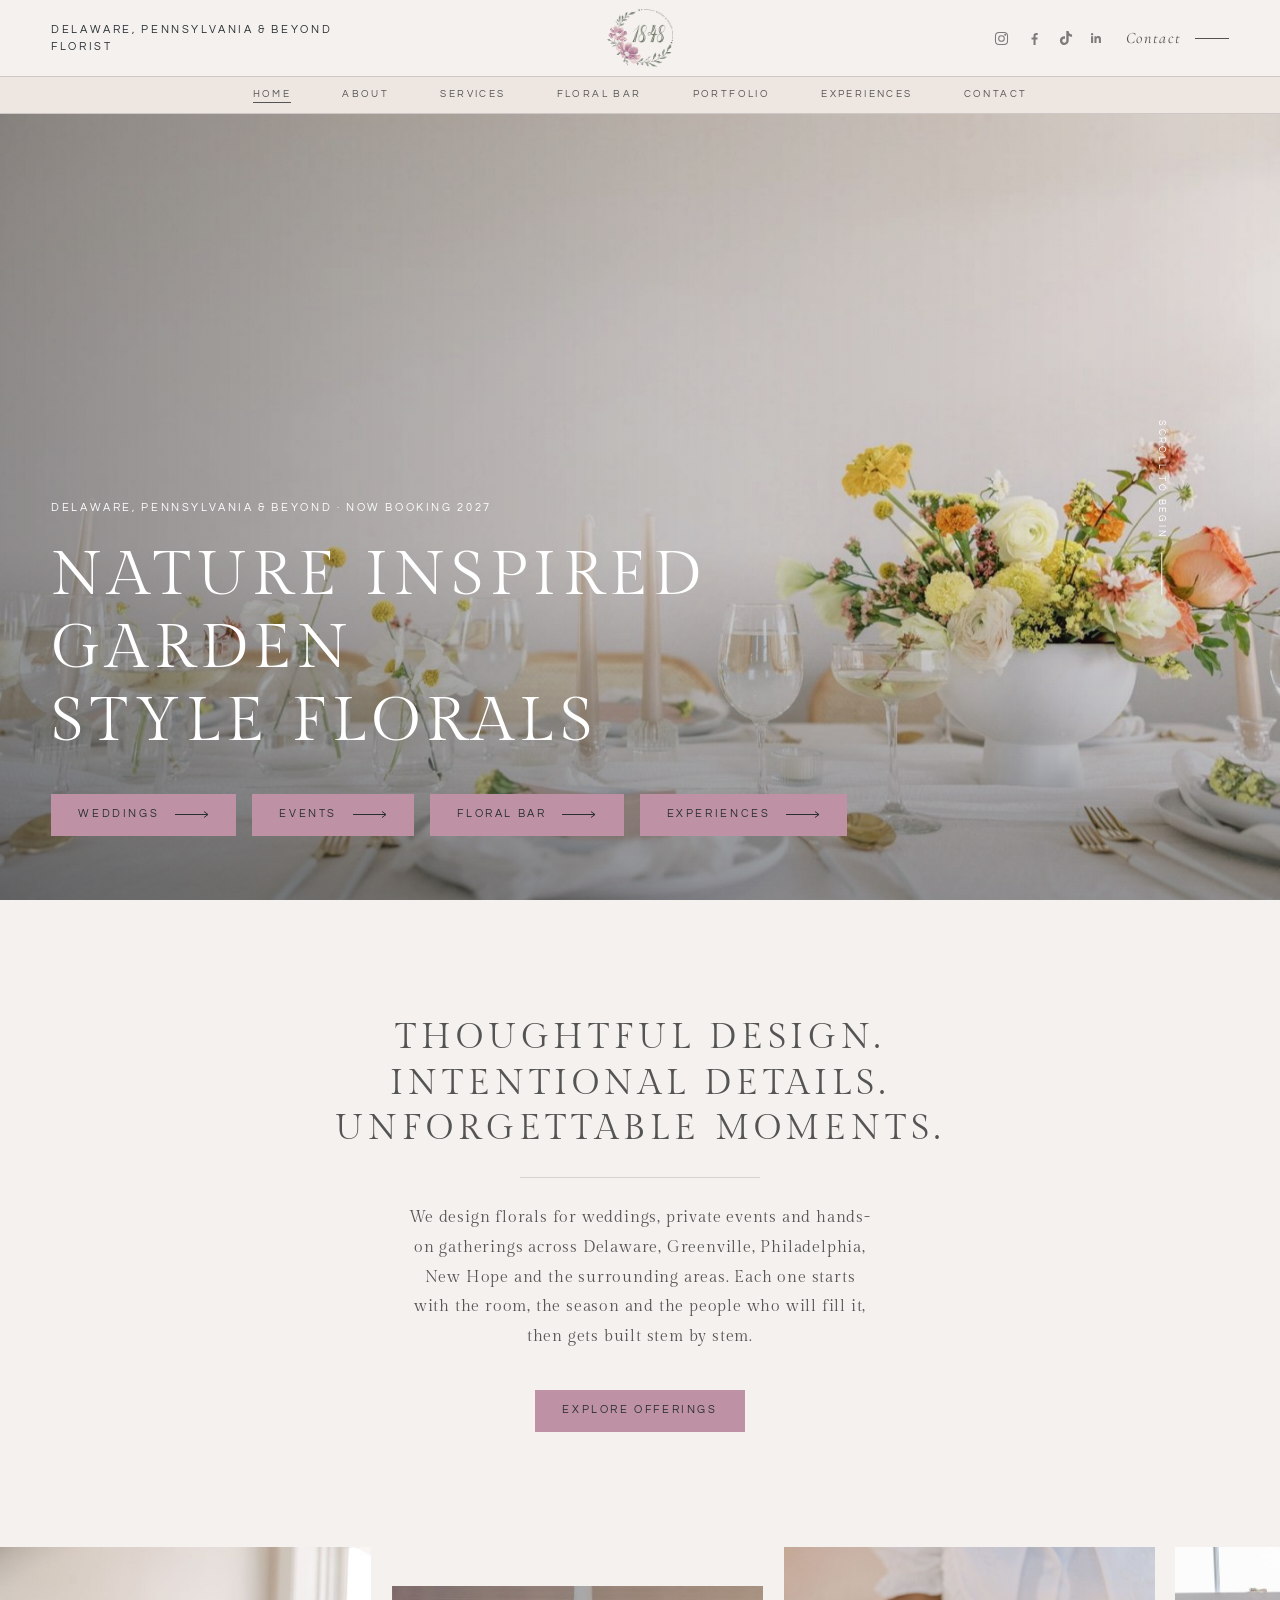
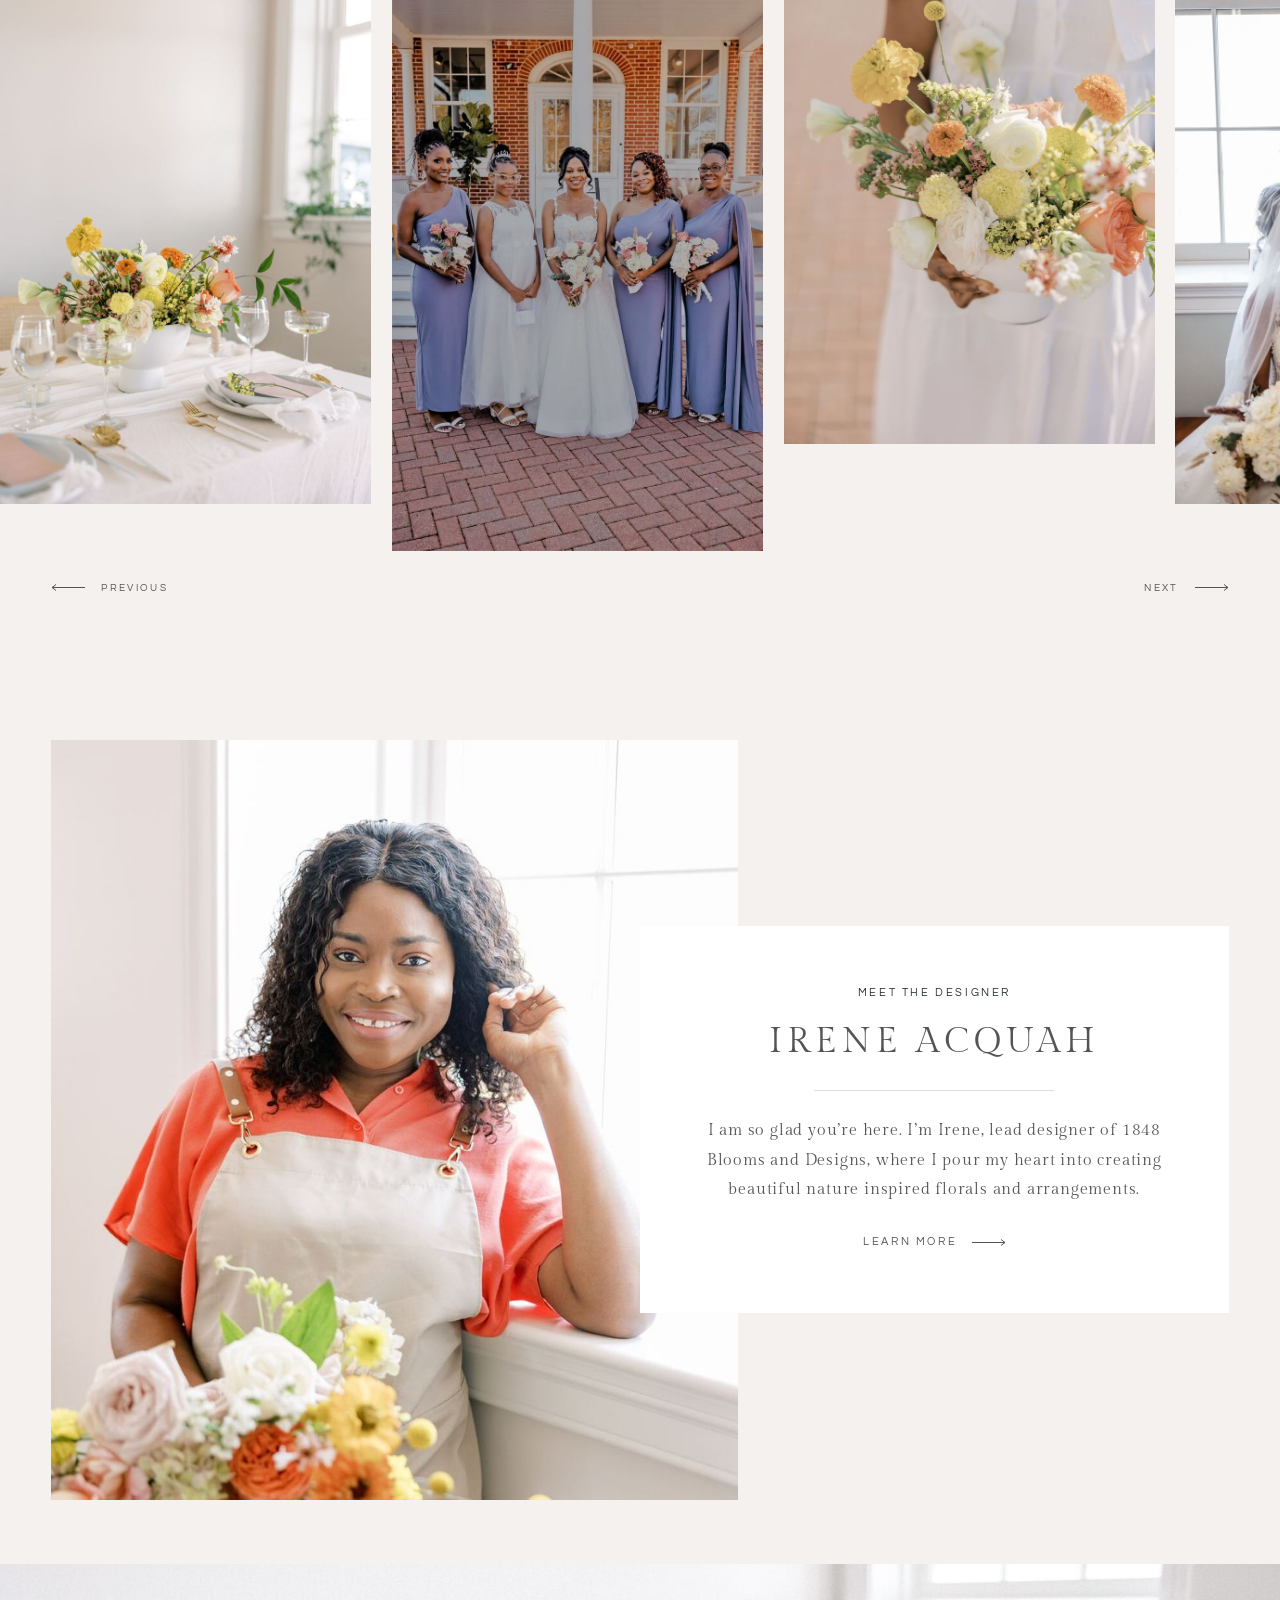
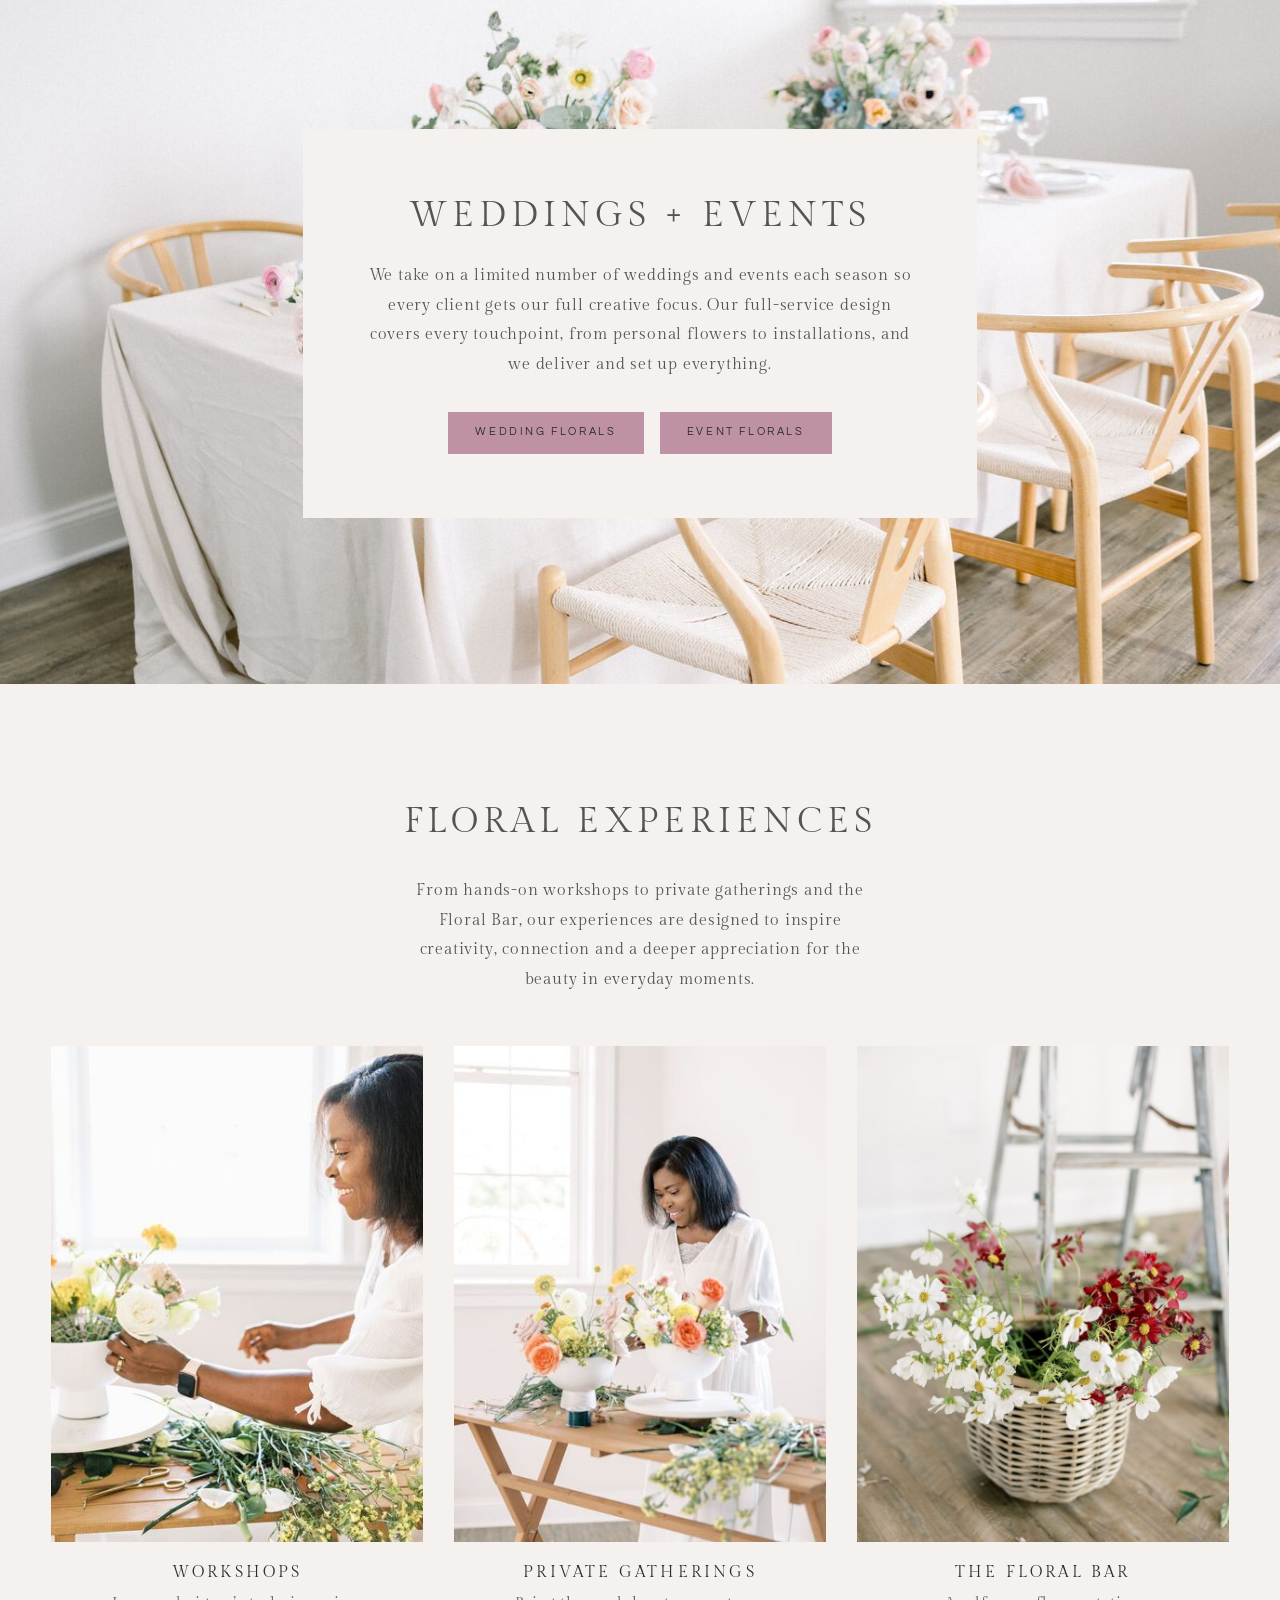
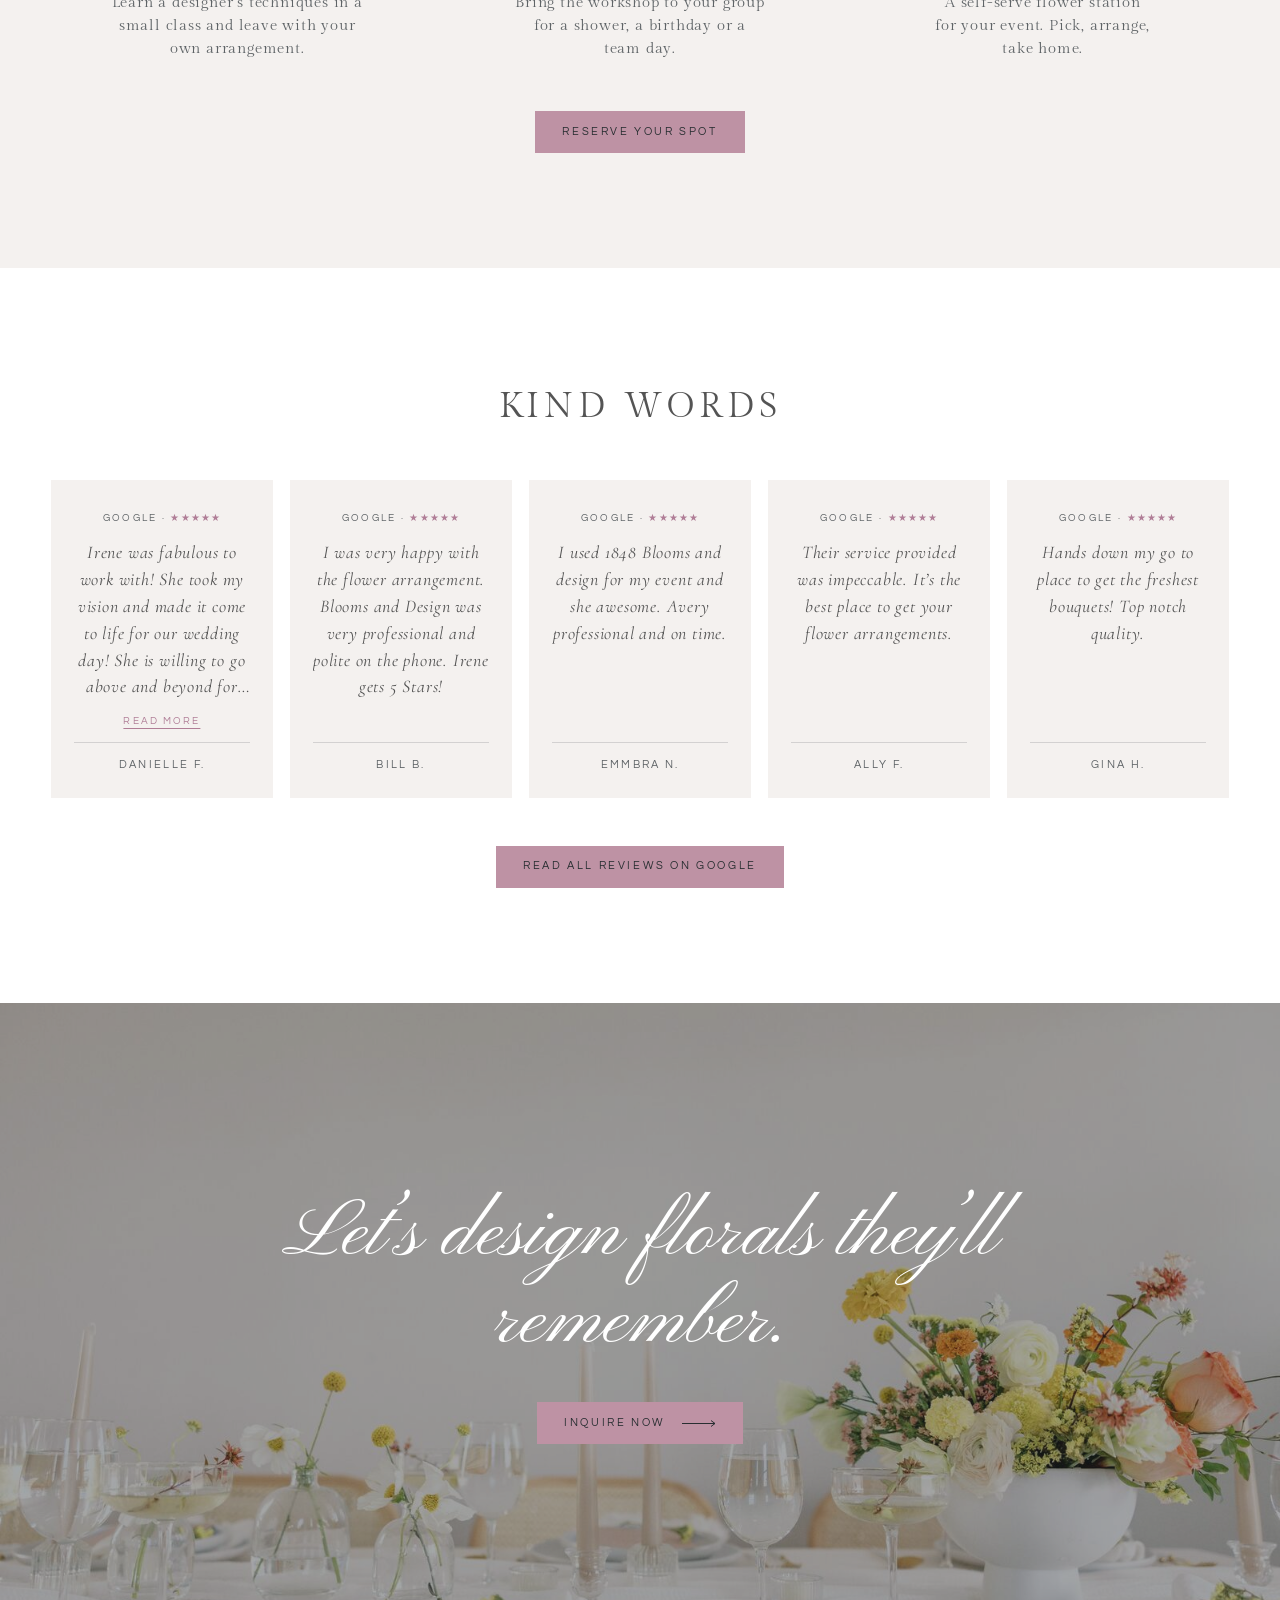
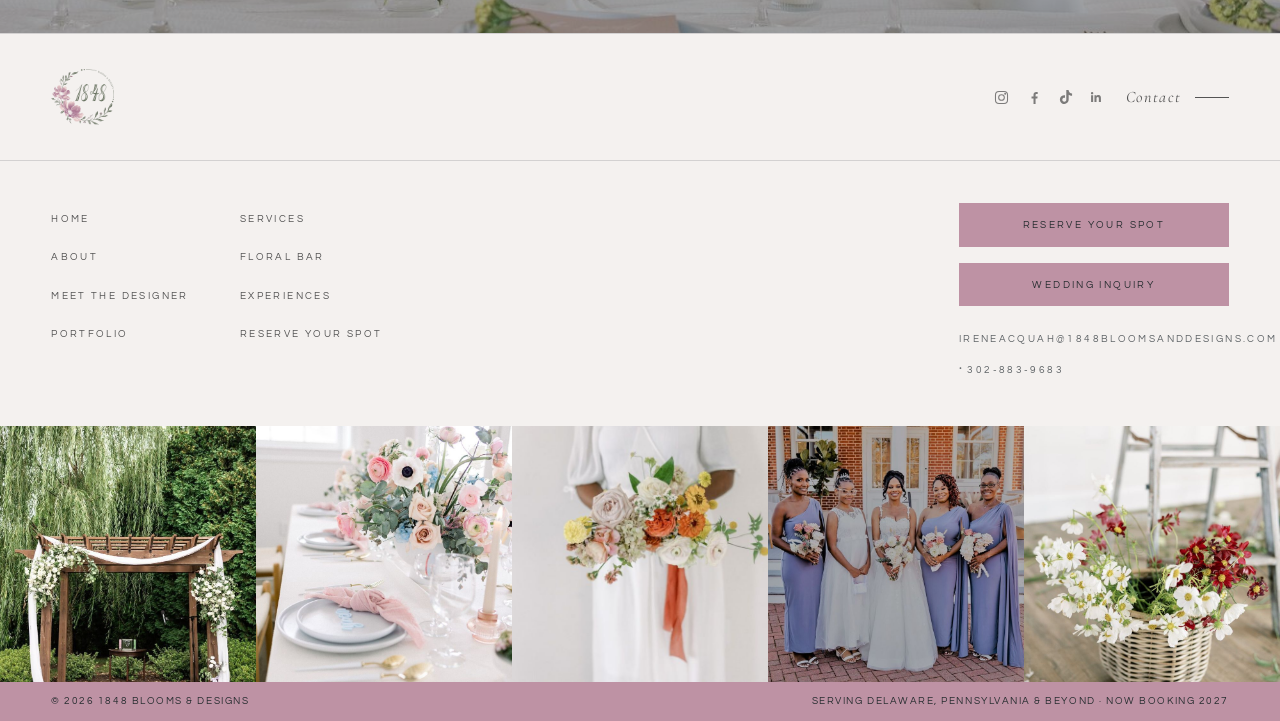
==== commit 4b94b99b: "Use the existing wedding page instead of a new one Drop wedding-florist.html. The wedding search ter" ====
--- a/index.html
+++ b/index.html
@@ -33,9 +33,9 @@
   <div class="hd__right"><span class="social"><a href="https://www.instagram.com/1848BloomsandDesigns" target="_blank" rel="noopener" aria-label="Instagram"><svg viewBox="0 0 24 24" fill="none" stroke="currentColor" stroke-width="1.5" aria-hidden="true"><rect x="3.500" y="3.500" width="17" height="17" rx="5"/><circle cx="12" cy="12" r="4"/><circle cx="17.200" cy="6.800" r=".6" fill="currentColor"/></svg></a><a href="https://www.facebook.com/1848BloomsandDesigns" target="_blank" rel="noopener" aria-label="Facebook"><svg viewBox="0 0 24 24" aria-hidden="true"><path d="M13.500 21v-7.500h2.500l.4-3h-2.900V8.600c0-.9.3-1.500 1.500-1.500h1.500V4.400c-.3 0-1.200-.1-2.200-.1-2.200 0-3.700 1.300-3.700 3.800v2.400H7.800v3h2.800V21h2.900z"/></svg></a><a href="https://www.tiktok.com/@1848bloomsanddesigns" target="_blank" rel="noopener" aria-label="TikTok"><svg viewBox="0 0 24 24" aria-hidden="true"><path d="M12.53.02c1.31-.02 2.61-.01 3.91-.02.08 1.53.63 3.09 1.75 4.17 1.12 1.11 2.7 1.62 4.24 1.79v4.03c-1.44-.05-2.89-.35-4.2-.97-.57-.26-1.1-.59-1.62-.93-.01 2.92.01 5.84-.02 8.75-.08 1.4-.54 2.79-1.35 3.94-1.31 1.92-3.58 3.17-5.91 3.21-1.43.08-2.86-.31-4.08-1.03-2.02-1.19-3.44-3.37-3.65-5.71-.02-.5-.03-1-.01-1.49.18-1.9 1.12-3.72 2.58-4.96 1.66-1.44 3.98-2.13 6.15-1.72.02 1.48-.04 2.96-.04 4.44-.99-.32-2.15-.23-3.02.37-.63.41-1.11 1.04-1.36 1.75-.21.51-.15 1.07-.14 1.61.24 1.64 1.82 3.02 3.5 2.87 1.12-.01 2.19-.66 2.77-1.61.19-.33.4-.67.41-1.06.1-1.79.06-3.57.07-5.36.01-4.03-.01-8.05.02-12.07z"/></svg></a><a href="https://www.linkedin.com/company/1848-blooms-and-designs/" target="_blank" rel="noopener" aria-label="LinkedIn"><svg viewBox="0 0 24 24" aria-hidden="true"><path d="M20.45 20.45h-3.56v-5.57c0-1.33-.02-3.04-1.85-3.04-1.85 0-2.14 1.45-2.14 2.94v5.67H9.35V9h3.41v1.56h.05c.48-.9 1.64-1.85 3.37-1.85 3.6 0 4.27 2.37 4.27 5.46v6.28zM5.34 7.43a2.06 2.06 0 1 1 0-4.13 2.06 2.06 0 0 1 0 4.13zM7.12 20.45H3.56V9h3.56v11.45z"/></svg></a></span><a class="contact-link" href="contact.html">Contact</a>
     <button class="menu-btn" type="button" aria-expanded="false" aria-controls="mnav"><i aria-hidden="true"></i><span>Menu</span></button></div>
 </div></header>
-<nav class="primary" aria-label="Main"><a href="index.html" aria-current="page">Home</a><a href="wedding-florist.html">Weddings</a><a href="about.html">About</a><a href="services.html">Services</a><a href="floral-bar.html">Floral Bar</a><a href="portfolio.html">Portfolio</a><a href="experiences.html">Experiences</a><a href="contact.html">Contact</a></nav>
+<nav class="primary" aria-label="Main"><a href="index.html" aria-current="page">Home</a><a href="about.html">About</a><a href="services.html">Services</a><a href="floral-bar.html">Floral Bar</a><a href="portfolio.html">Portfolio</a><a href="experiences.html">Experiences</a><a href="contact.html">Contact</a></nav>
 <nav class="mnav" id="mnav" aria-label="Menu">
-  <ul><li><a href="index.html">Home</a></li><li><a href="wedding-florist.html">Weddings</a></li><li><a href="about.html">About</a></li><li><a href="designer.html">Meet the designer</a></li><li><a href="services.html">Services</a></li><li><a href="floral-bar.html">Floral Bar</a></li><li><a href="portfolio.html">Portfolio</a></li><li><a href="experiences.html">Experiences</a></li><li><a href="reserve.html">Reserve your spot</a></li><li><a href="contact.html">Contact</a></li></ul>
+  <ul><li><a href="index.html">Home</a></li><li><a href="about.html">About</a></li><li><a href="designer.html">Meet the designer</a></li><li><a href="services.html">Services</a></li><li><a href="floral-bar.html">Floral Bar</a></li><li><a href="portfolio.html">Portfolio</a></li><li><a href="experiences.html">Experiences</a></li><li><a href="reserve.html">Reserve your spot</a></li><li><a href="contact.html">Contact</a></li></ul>
   <div class="foot-line"><span>Serving Delaware, Pennsylvania &amp; Beyond</span><span>Now booking 2027</span></div>
 </nav>
 <main id="main">
@@ -46,7 +46,7 @@
     <span class="eyebrow">Delaware, Pennsylvania &amp; Beyond &middot; Now booking 2027</span>
     <h1>Nature inspired garden style florals</h1>
     <div class="btn-row">
-      <a class="btn btn--arrow" href="wedding-florist.html">Weddings</a>
+      <a class="btn btn--arrow" href="services.html#weddings">Weddings</a>
       <a class="btn btn--arrow" href="services.html#events">Events</a>
       <a class="btn btn--arrow" href="floral-bar.html">Floral Bar</a>
       <a class="btn btn--arrow" href="experiences.html">Experiences</a>
@@ -85,7 +85,7 @@
   <div class="feature__card">
     <h2 class="dsp">Weddings + events</h2>
     <p>We take on a limited number of weddings and events each season so every client gets our full creative focus. Our full-service design covers every touchpoint, from personal flowers to installations, and we deliver and set up everything.</p>
-    <div class="btn-row btn-row--center" style="margin-top:0"><a class="btn" href="wedding-florist.html">Wedding florals</a><a class="btn" href="services.html#events">Event florals</a></div>
+    <div class="btn-row btn-row--center" style="margin-top:0"><a class="btn" href="services.html#weddings">Wedding florals</a><a class="btn" href="services.html#events">Event florals</a></div>
   </div>
 </section>
 
@@ -125,7 +125,7 @@
 <footer class="site-footer">
   <div class="f-top"><a class="brand" href="index.html" aria-label="1848 Blooms &amp; Designs, home"><img src="assets/logo-sm.png" width="86" height="76" alt="1848 Blooms &amp; Designs"></a><div class="hd__right"><span class="social"><a href="https://www.instagram.com/1848BloomsandDesigns" target="_blank" rel="noopener" aria-label="Instagram"><svg viewBox="0 0 24 24" fill="none" stroke="currentColor" stroke-width="1.5" aria-hidden="true"><rect x="3.500" y="3.500" width="17" height="17" rx="5"/><circle cx="12" cy="12" r="4"/><circle cx="17.200" cy="6.800" r=".6" fill="currentColor"/></svg></a><a href="https://www.facebook.com/1848BloomsandDesigns" target="_blank" rel="noopener" aria-label="Facebook"><svg viewBox="0 0 24 24" aria-hidden="true"><path d="M13.500 21v-7.500h2.500l.4-3h-2.900V8.600c0-.9.3-1.500 1.500-1.500h1.500V4.400c-.3 0-1.200-.1-2.200-.1-2.200 0-3.700 1.300-3.700 3.800v2.400H7.800v3h2.800V21h2.900z"/></svg></a><a href="https://www.tiktok.com/@1848bloomsanddesigns" target="_blank" rel="noopener" aria-label="TikTok"><svg viewBox="0 0 24 24" aria-hidden="true"><path d="M12.53.02c1.31-.02 2.61-.01 3.91-.02.08 1.53.63 3.09 1.75 4.17 1.12 1.11 2.7 1.62 4.24 1.79v4.03c-1.44-.05-2.89-.35-4.2-.97-.57-.26-1.1-.59-1.62-.93-.01 2.92.01 5.84-.02 8.75-.08 1.4-.54 2.79-1.35 3.94-1.31 1.92-3.58 3.17-5.91 3.21-1.43.08-2.86-.31-4.08-1.03-2.02-1.19-3.44-3.37-3.65-5.71-.02-.5-.03-1-.01-1.49.18-1.9 1.12-3.72 2.58-4.96 1.66-1.44 3.98-2.13 6.15-1.72.02 1.48-.04 2.96-.04 4.44-.99-.32-2.15-.23-3.02.37-.63.41-1.11 1.04-1.36 1.75-.21.51-.15 1.07-.14 1.61.24 1.64 1.82 3.02 3.5 2.87 1.12-.01 2.19-.66 2.77-1.61.19-.33.4-.67.41-1.06.1-1.79.06-3.57.07-5.36.01-4.03-.01-8.05.02-12.07z"/></svg></a><a href="https://www.linkedin.com/company/1848-blooms-and-designs/" target="_blank" rel="noopener" aria-label="LinkedIn"><svg viewBox="0 0 24 24" aria-hidden="true"><path d="M20.45 20.45h-3.56v-5.57c0-1.33-.02-3.04-1.85-3.04-1.85 0-2.14 1.45-2.14 2.94v5.67H9.35V9h3.41v1.56h.05c.48-.9 1.64-1.85 3.37-1.85 3.6 0 4.27 2.37 4.27 5.46v6.28zM5.34 7.43a2.06 2.06 0 1 1 0-4.13 2.06 2.06 0 0 1 0 4.13zM7.12 20.45H3.56V9h3.56v11.45z"/></svg></a></span><a class="contact-link" href="contact.html">Contact</a></div></div>
   <div class="f-mid">
-    <ul><li><a href="index.html">Home</a></li><li><a href="wedding-florist.html">Weddings</a></li><li><a href="about.html">About</a></li><li><a href="designer.html">Meet the designer</a></li><li><a href="portfolio.html">Portfolio</a></li></ul>
+    <ul><li><a href="index.html">Home</a></li><li><a href="about.html">About</a></li><li><a href="designer.html">Meet the designer</a></li><li><a href="portfolio.html">Portfolio</a></li></ul>
     <ul><li><a href="services.html">Services</a></li><li><a href="floral-bar.html">Floral Bar</a></li><li><a href="experiences.html">Experiences</a></li><li><a href="reserve.html">Reserve your spot</a></li></ul>
     <div class="f-btns"><a class="btn" href="reserve.html">Reserve your spot</a><a class="btn" href="wedding.html" data-wm-open>Wedding inquiry</a>
       <p class="f-note"><a href="mailto:ireneacquah@1848bloomsanddesigns.com">ireneacquah@1848bloomsanddesigns.com</a> &middot; <a href="tel:+13028839683">302-883-9683</a></p></div>
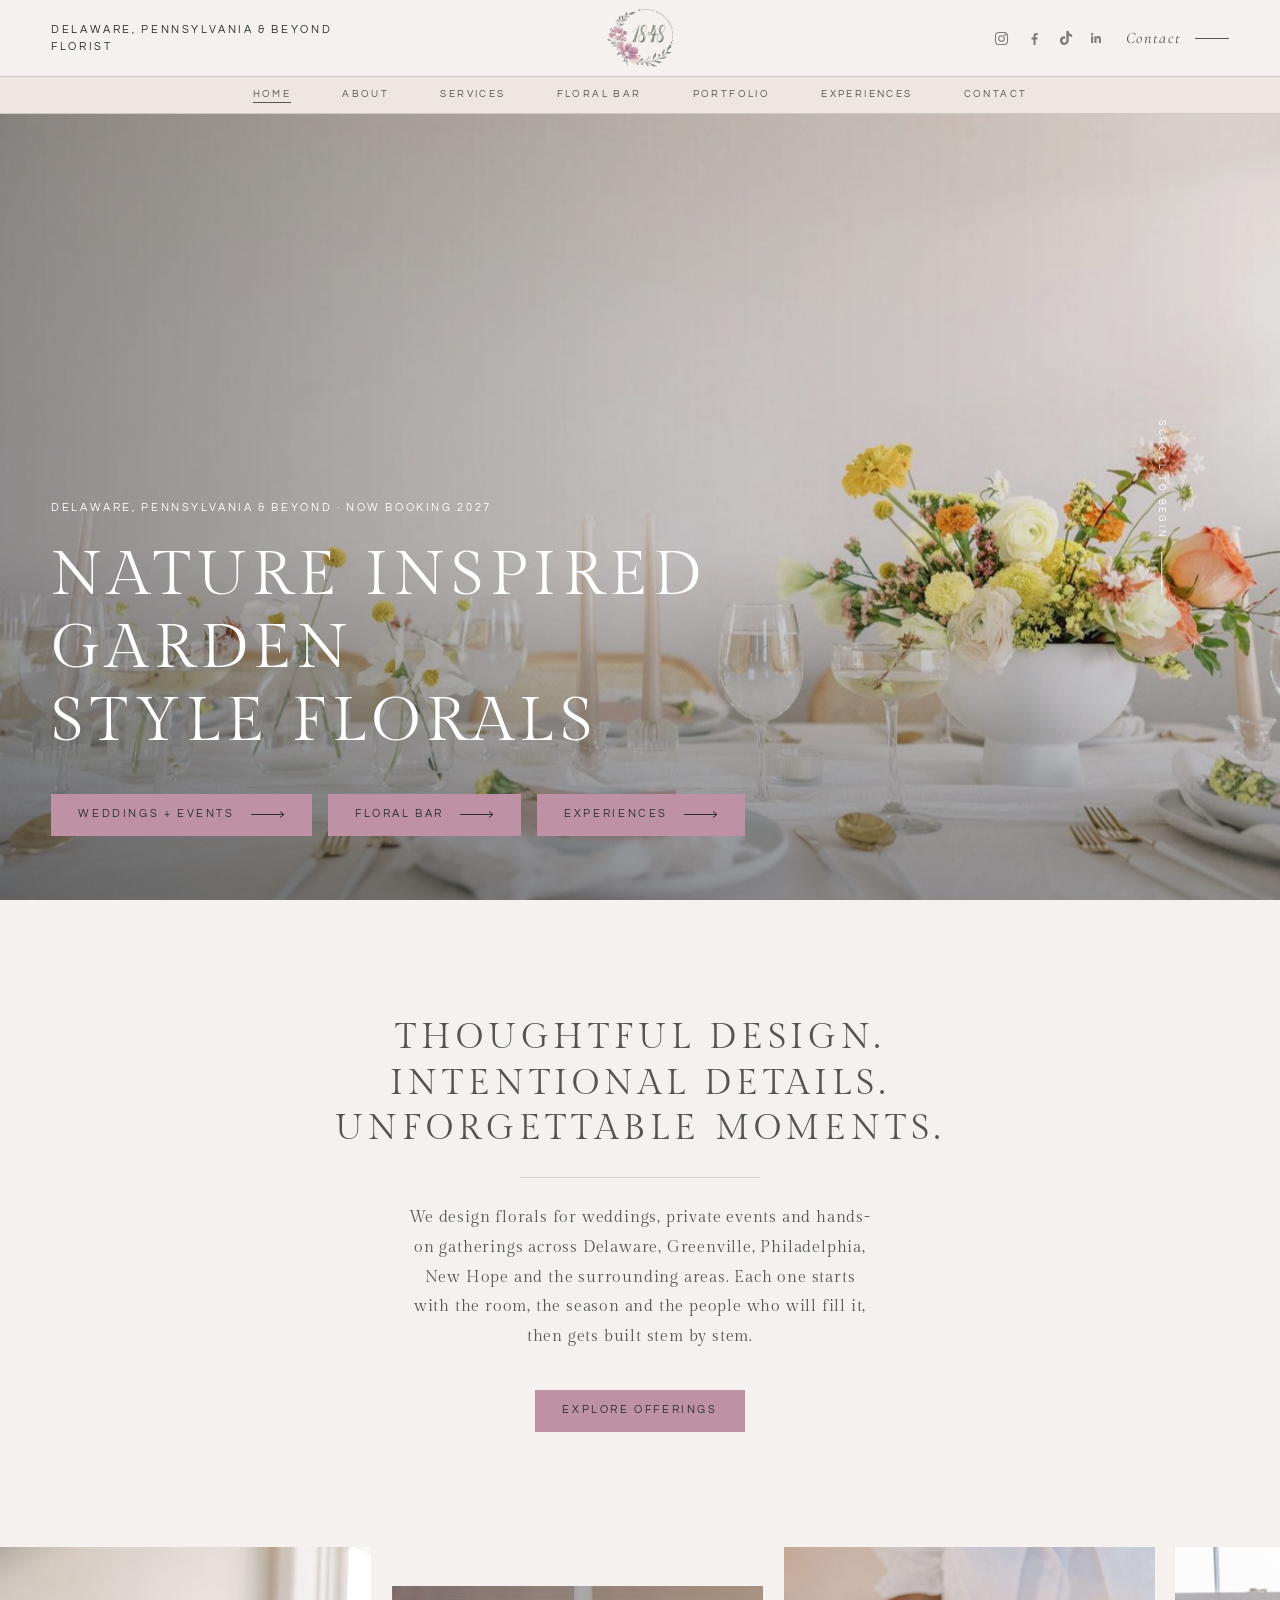
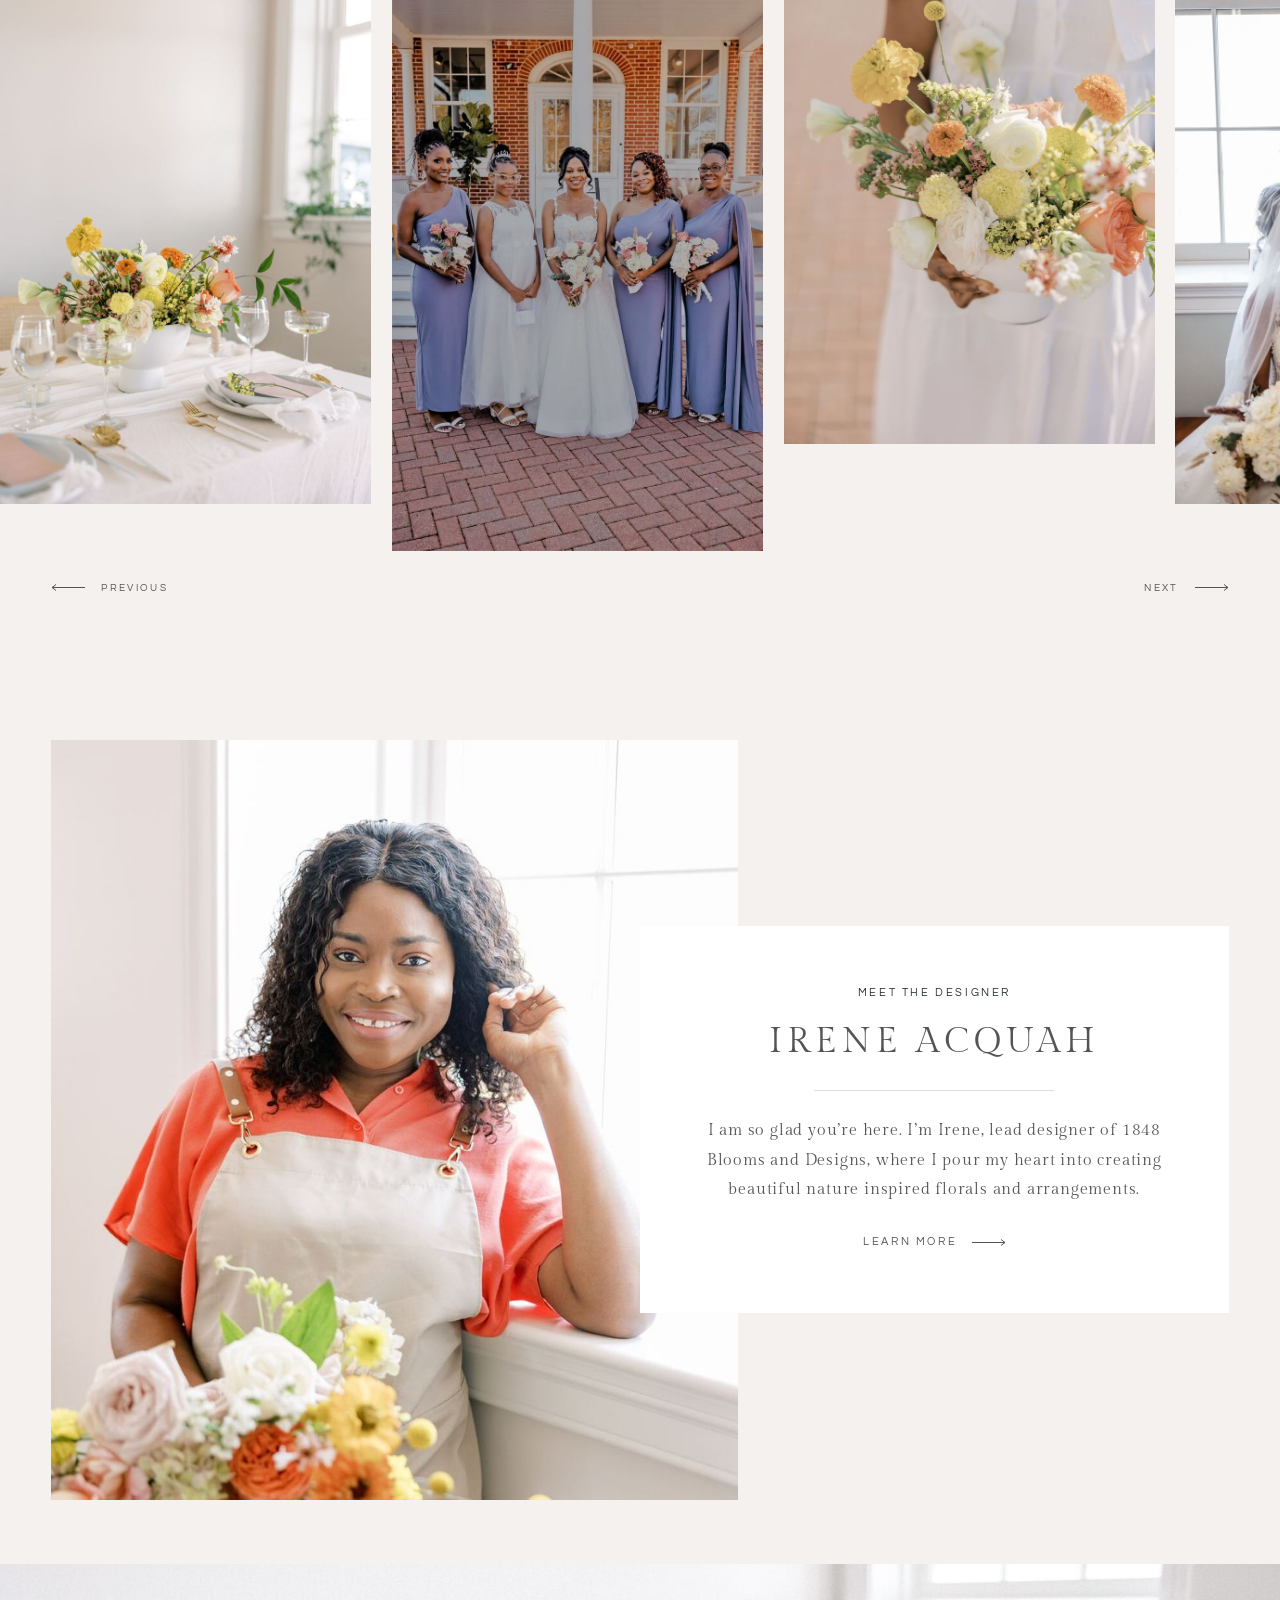
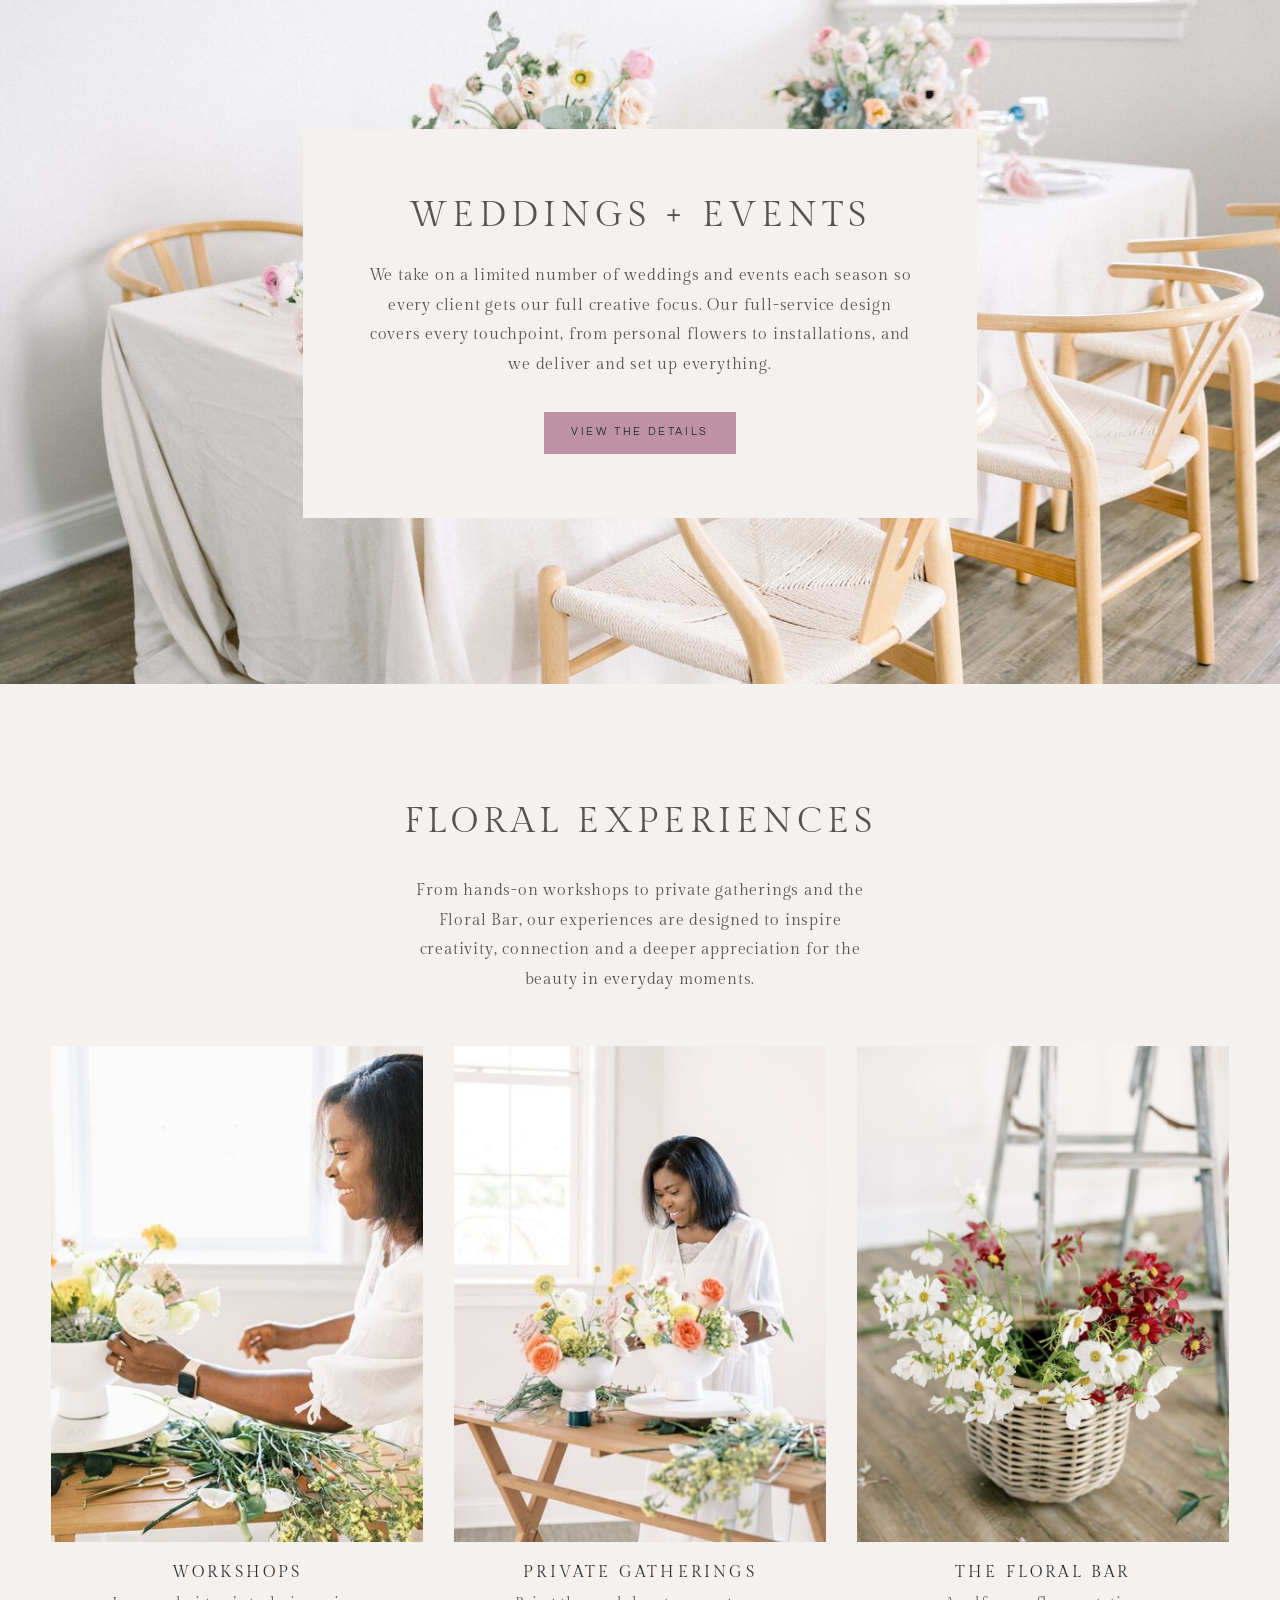
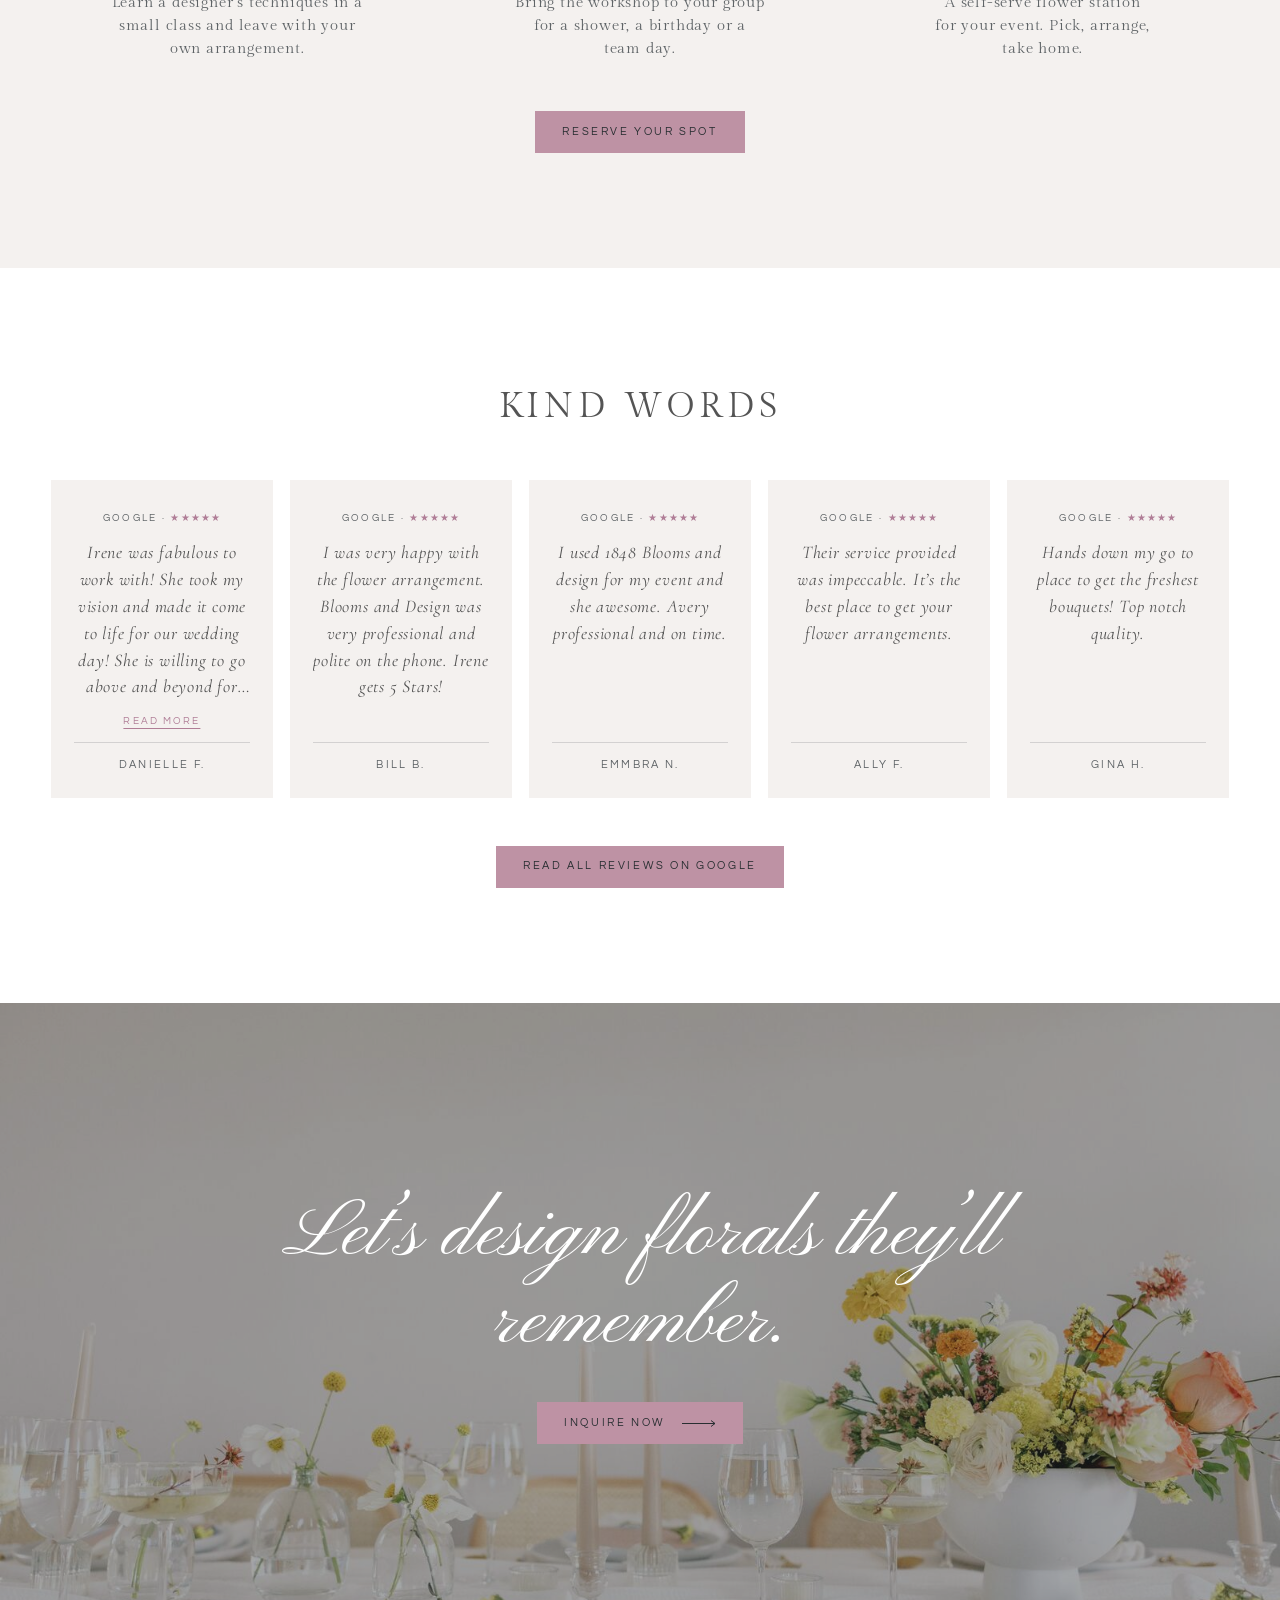
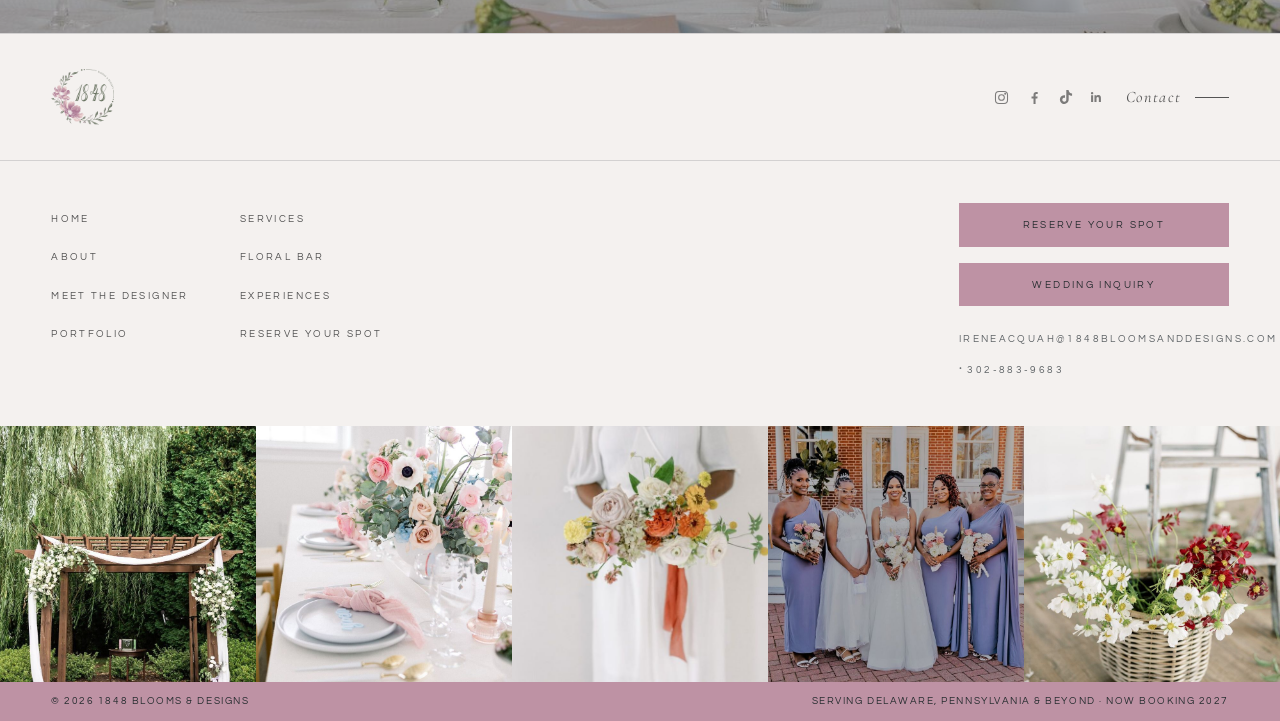
==== commit 8b6abbb5: "Keep the home page buttons exactly as they were Co-Authored-By: Claude Opus 5.5 <noreply@anthropic.c" ====
--- a/index.html
+++ b/index.html
@@ -46,8 +46,7 @@
     <span class="eyebrow">Delaware, Pennsylvania &amp; Beyond &middot; Now booking 2027</span>
     <h1>Nature inspired garden style florals</h1>
     <div class="btn-row">
-      <a class="btn btn--arrow" href="services.html#weddings">Weddings</a>
-      <a class="btn btn--arrow" href="services.html#events">Events</a>
+      <a class="btn btn--arrow" href="services.html">Weddings + events</a>
       <a class="btn btn--arrow" href="floral-bar.html">Floral Bar</a>
       <a class="btn btn--arrow" href="experiences.html">Experiences</a>
     </div>
@@ -85,7 +84,7 @@
   <div class="feature__card">
     <h2 class="dsp">Weddings + events</h2>
     <p>We take on a limited number of weddings and events each season so every client gets our full creative focus. Our full-service design covers every touchpoint, from personal flowers to installations, and we deliver and set up everything.</p>
-    <div class="btn-row btn-row--center" style="margin-top:0"><a class="btn" href="services.html#weddings">Wedding florals</a><a class="btn" href="services.html#events">Event florals</a></div>
+    <a class="btn" href="services.html">View the details</a>
   </div>
 </section>
 
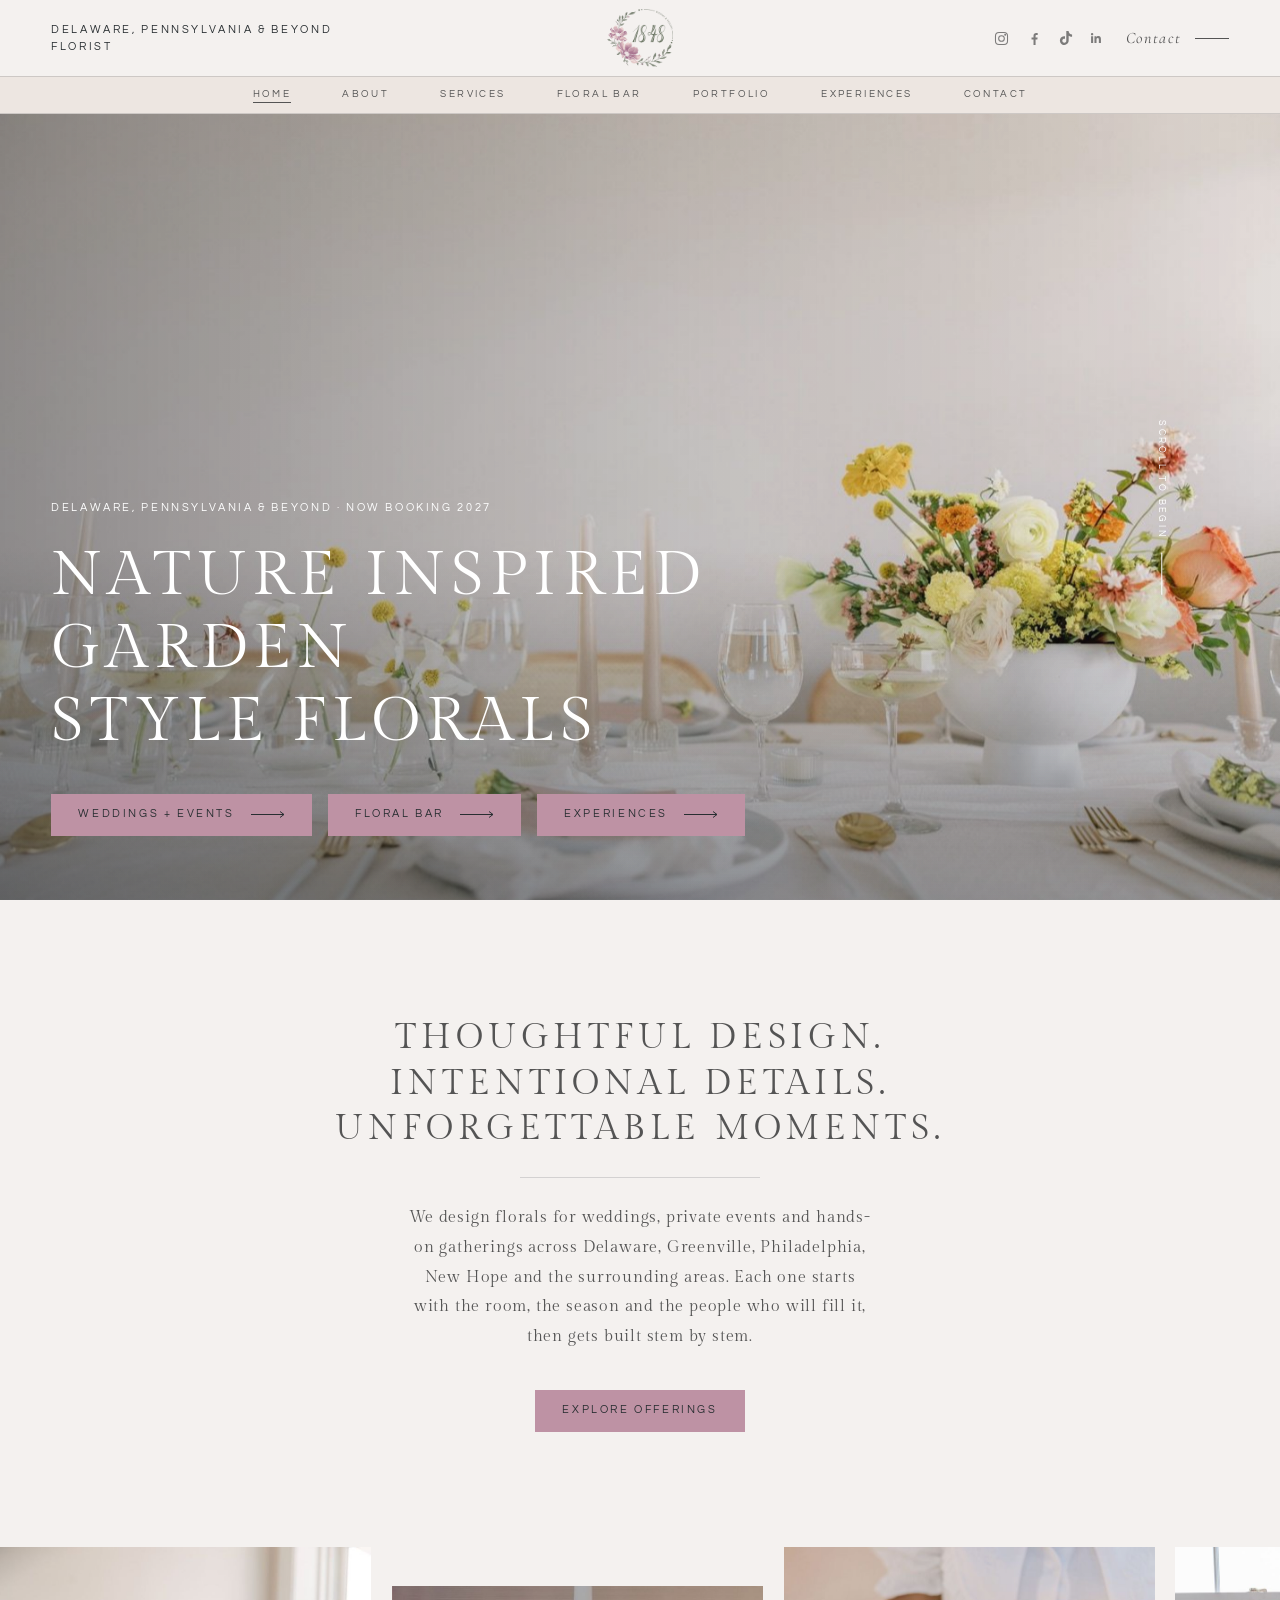
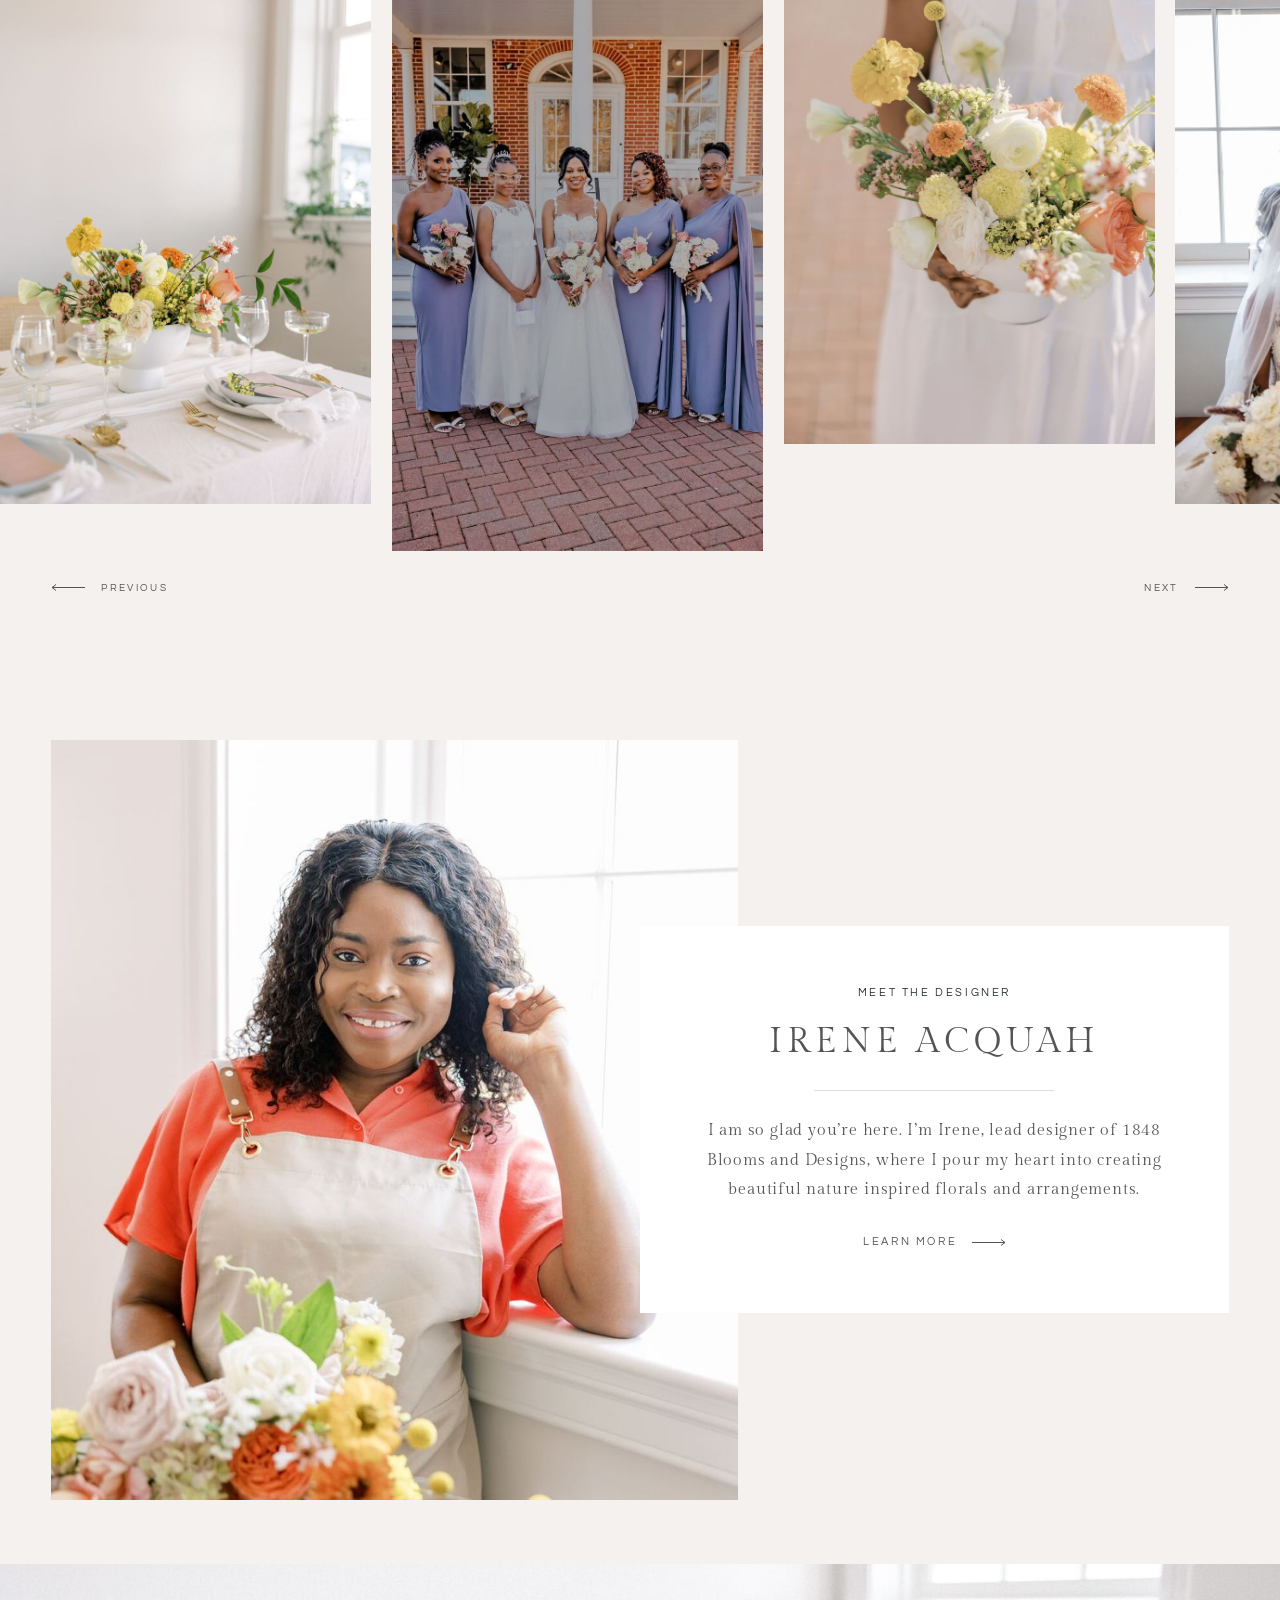
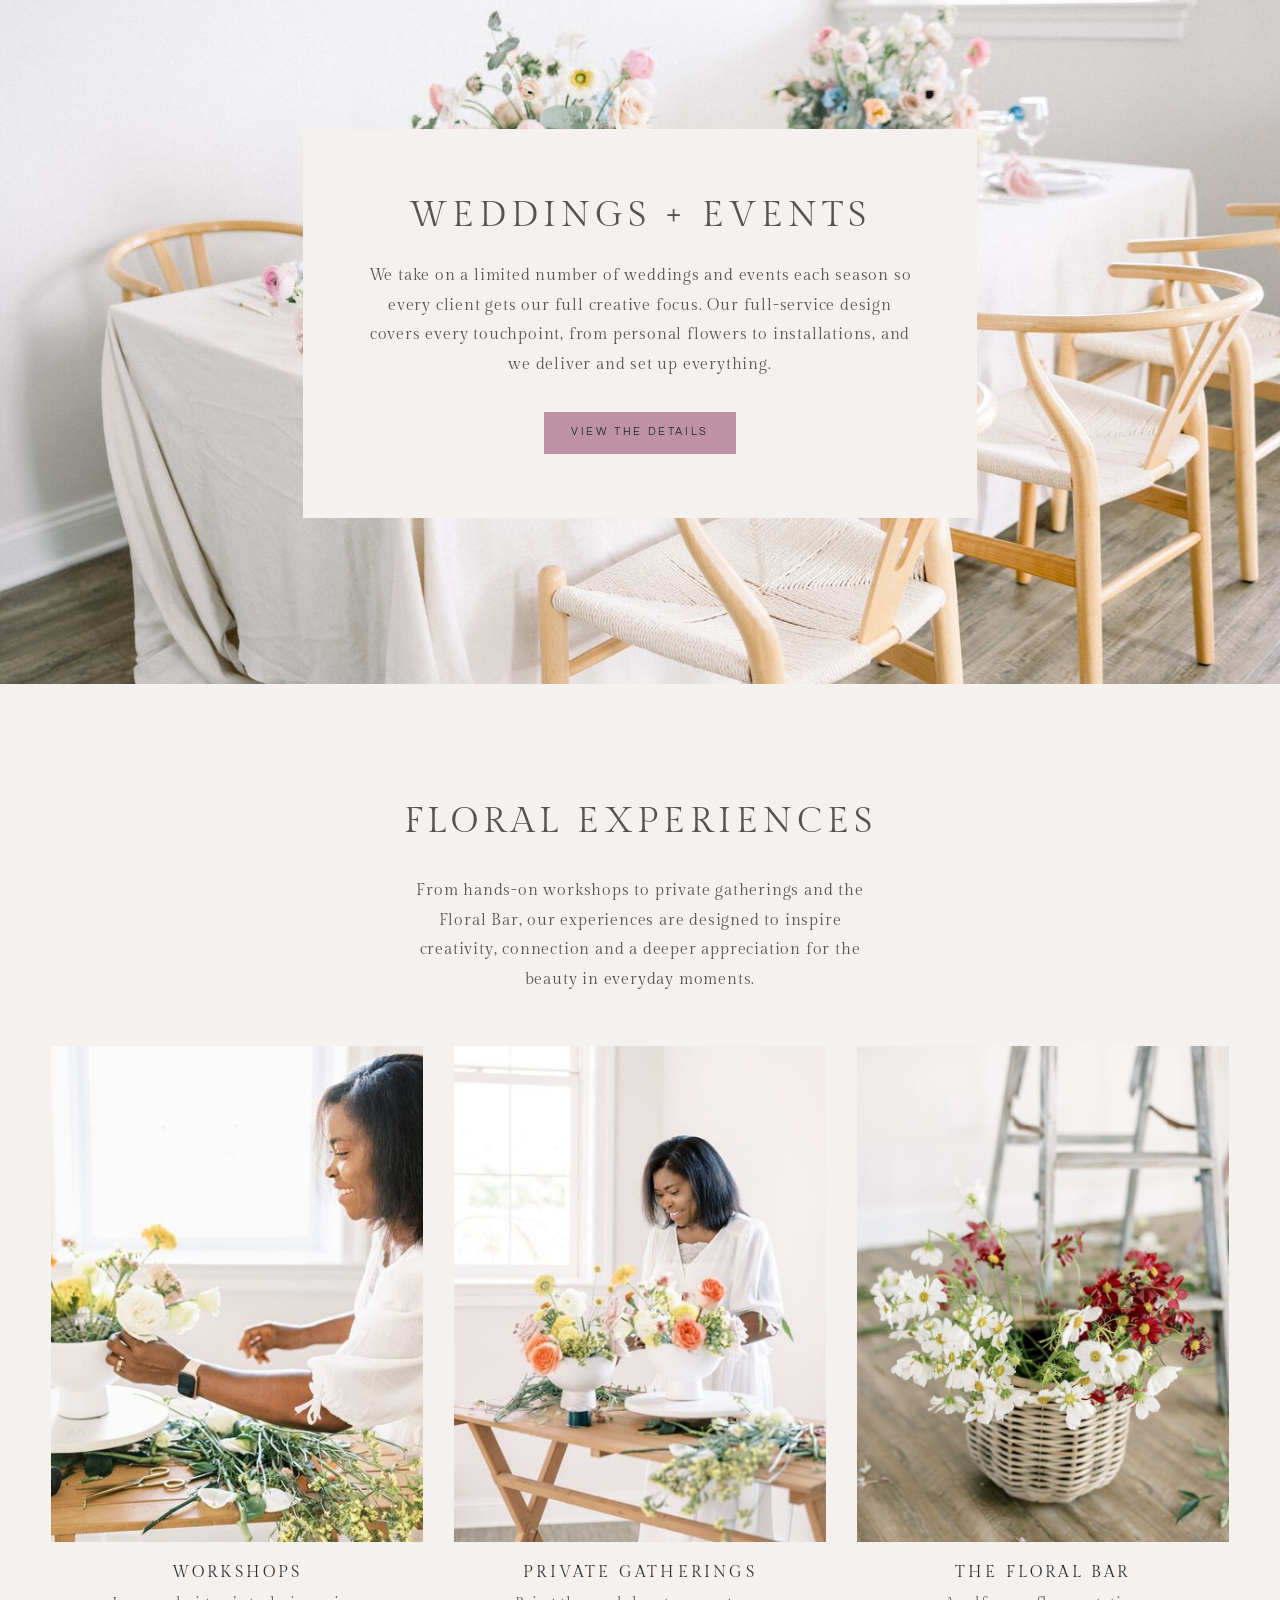
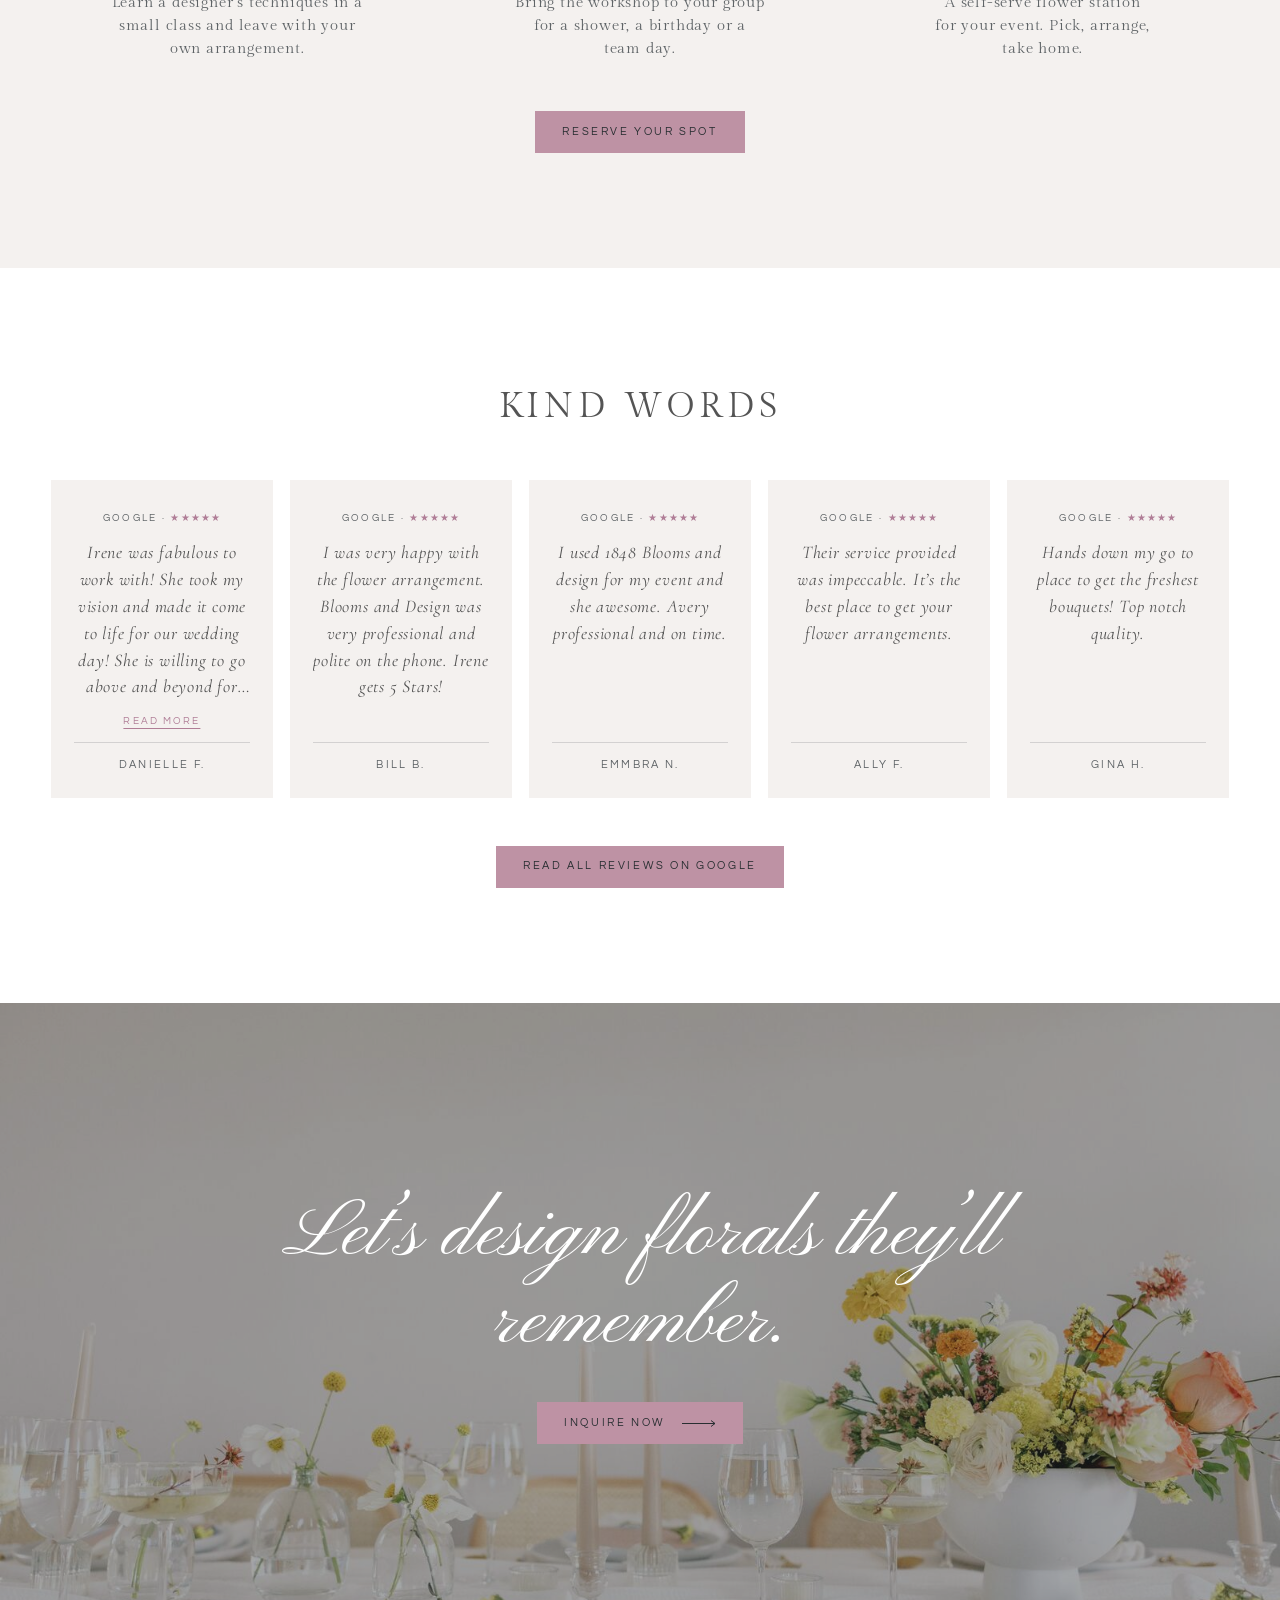
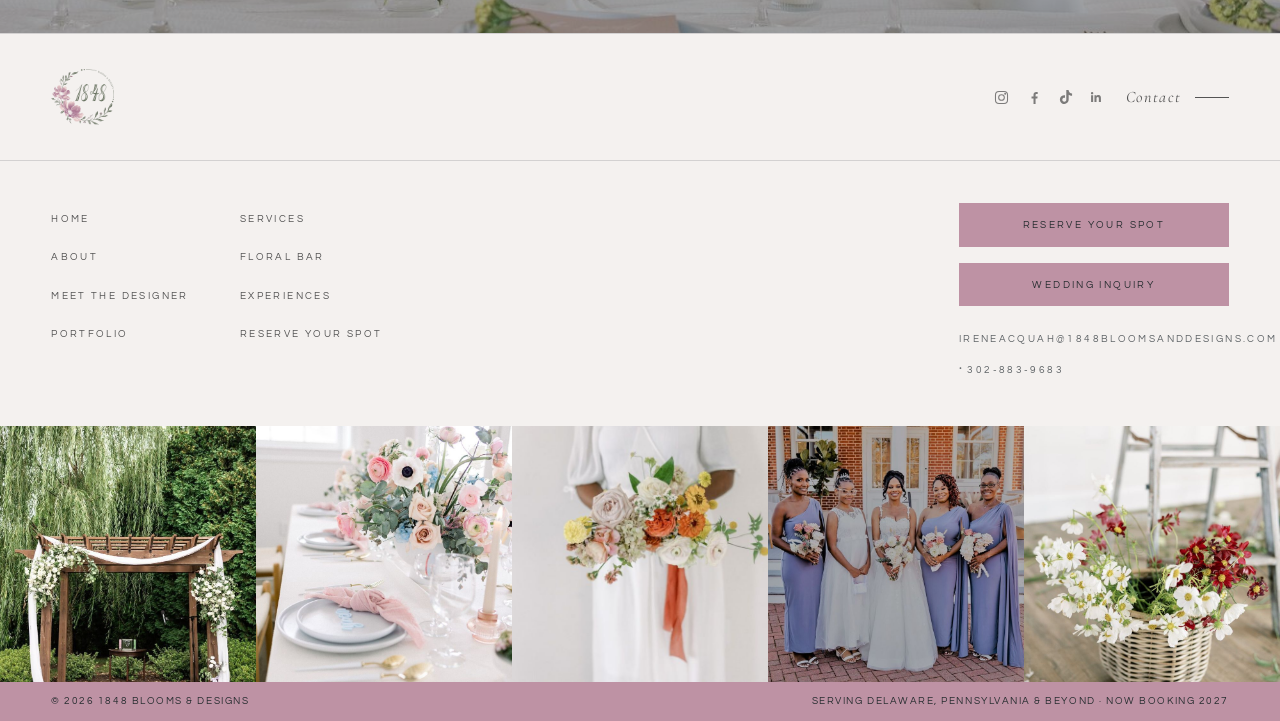
==== commit f48f38f1: "Contact page: Jonas Acquah, business manager Co-Authored-By: Claude Opus 5.5 <noreply@anthropic.com>" ====
--- a/index.html
+++ b/index.html
@@ -22,7 +22,7 @@
 <link rel="apple-touch-icon" href="assets/favicon.png">
 <link rel="preload" as="image" href="assets/img/home-banner.jpg" imagesrcset="assets/img/sm/home-banner.jpg 800w, assets/img/home-banner.jpg 1430w" imagesizes="100vw" fetchpriority="high">
 <link rel="stylesheet" href="assets/site.css?v=21">
-<script type="application/ld+json">{"@context": "https://schema.org", "@type": "Florist", "@id": "https://1848bloomsanddesigns.com/#business", "name": "1848 Blooms & Designs", "legalName": "1848 Blooms and Designs LLC", "url": "https://1848bloomsanddesigns.com/", "logo": "https://1848bloomsanddesigns.com/assets/logo.png", "image": ["https://1848bloomsanddesigns.com/assets/img/home-banner.jpg", "https://1848bloomsanddesigns.com/assets/img/kiss-arch.jpg", "https://1848bloomsanddesigns.com/assets/img/bouquet-bright.jpg"], "description": "Nature-inspired, garden-style wedding and event florist serving Delaware, Greenville, Philadelphia and New Hope, plus hands-on floral workshops and the Floral Bar.", "email": "ireneacquah@1848bloomsanddesigns.com", "telephone": "+1-302-883-9683", "founder": {"@type": "Person", "name": "Irene Acquah", "jobTitle": "Lead designer"}, "areaServed": [{"@type": "State", "name": "Delaware"}, {"@type": "City", "name": "Greenville", "containedInPlace": {"@type": "State", "name": "Delaware"}}, {"@type": "City", "name": "Philadelphia", "containedInPlace": {"@type": "State", "name": "Pennsylvania"}}, {"@type": "City", "name": "New Hope", "containedInPlace": {"@type": "State", "name": "Pennsylvania"}}, {"@type": "State", "name": "Pennsylvania"}], "hasMap": "https://www.google.com/maps?cid=16409749098243940665", "sameAs": ["https://www.google.com/maps?cid=16409749098243940665", "https://www.instagram.com/1848BloomsandDesigns", "https://www.facebook.com/1848BloomsandDesigns", "https://www.tiktok.com/@1848bloomsanddesigns", "https://www.linkedin.com/company/1848-blooms-and-designs/"], "knowsAbout": ["Wedding flowers", "Bridal bouquets", "Ceremony florals", "Event florals", "Floral installations", "Floral workshops"], "contactPoint": [{"@type": "ContactPoint", "contactType": "Wedding and event inquiries", "name": "Irene Acquah", "email": "ireneacquah@1848bloomsanddesigns.com", "telephone": "+1-302-883-9683"}, {"@type": "ContactPoint", "contactType": "Customer service", "name": "Jonas Acquah", "email": "jonasacquah@1848bloomsanddesigns.com", "telephone": "+1-302-442-0850"}]}</script>
+<script type="application/ld+json">{"@context": "https://schema.org", "@type": "Florist", "@id": "https://1848bloomsanddesigns.com/#business", "name": "1848 Blooms & Designs", "legalName": "1848 Blooms and Designs LLC", "url": "https://1848bloomsanddesigns.com/", "logo": "https://1848bloomsanddesigns.com/assets/logo.png", "image": ["https://1848bloomsanddesigns.com/assets/img/home-banner.jpg", "https://1848bloomsanddesigns.com/assets/img/kiss-arch.jpg", "https://1848bloomsanddesigns.com/assets/img/bouquet-bright.jpg"], "description": "Nature-inspired, garden-style wedding and event florist serving Delaware, Greenville, Philadelphia and New Hope, plus hands-on floral workshops and the Floral Bar.", "email": "ireneacquah@1848bloomsanddesigns.com", "telephone": "+1-302-883-9683", "founder": {"@type": "Person", "name": "Irene Acquah", "jobTitle": "Lead designer"}, "employee": [{"@type": "Person", "name": "Irene Acquah", "jobTitle": "Lead designer"}, {"@type": "Person", "name": "Jonas Acquah", "jobTitle": "Business manager"}], "areaServed": [{"@type": "State", "name": "Delaware"}, {"@type": "City", "name": "Greenville", "containedInPlace": {"@type": "State", "name": "Delaware"}}, {"@type": "City", "name": "Philadelphia", "containedInPlace": {"@type": "State", "name": "Pennsylvania"}}, {"@type": "City", "name": "New Hope", "containedInPlace": {"@type": "State", "name": "Pennsylvania"}}, {"@type": "State", "name": "Pennsylvania"}], "hasMap": "https://www.google.com/maps?cid=16409749098243940665", "sameAs": ["https://www.google.com/maps?cid=16409749098243940665", "https://www.instagram.com/1848BloomsandDesigns", "https://www.facebook.com/1848BloomsandDesigns", "https://www.tiktok.com/@1848bloomsanddesigns", "https://www.linkedin.com/company/1848-blooms-and-designs/"], "knowsAbout": ["Wedding flowers", "Bridal bouquets", "Ceremony florals", "Event florals", "Floral installations", "Floral workshops"], "contactPoint": [{"@type": "ContactPoint", "contactType": "Wedding and event inquiries", "name": "Irene Acquah", "email": "ireneacquah@1848bloomsanddesigns.com", "telephone": "+1-302-883-9683"}, {"@type": "ContactPoint", "contactType": "Business manager", "name": "Jonas Acquah", "email": "jonasacquah@1848bloomsanddesigns.com", "telephone": "+1-302-442-0850"}]}</script>
 <script type="application/ld+json">{"@context": "https://schema.org", "@type": "WebSite", "name": "1848 Blooms & Designs", "url": "https://1848bloomsanddesigns.com/"}</script>
 </head>
 <body>
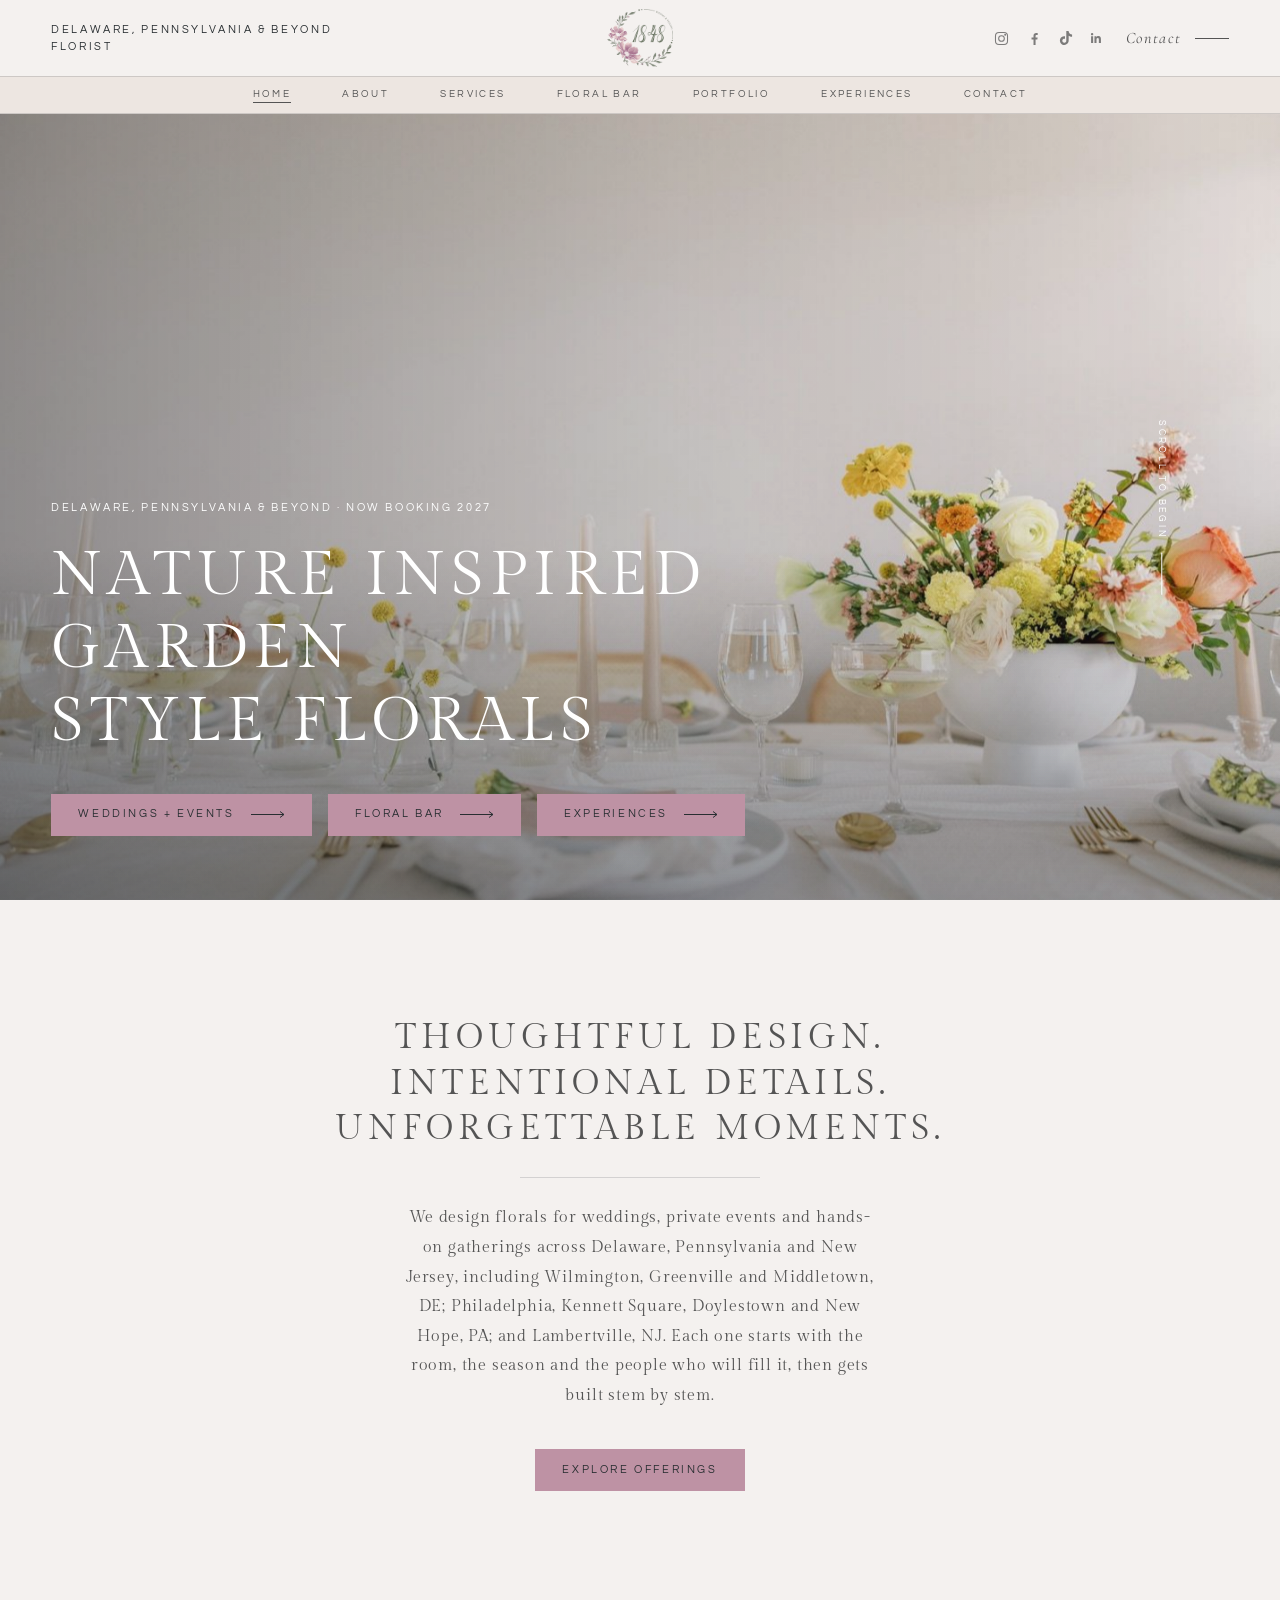
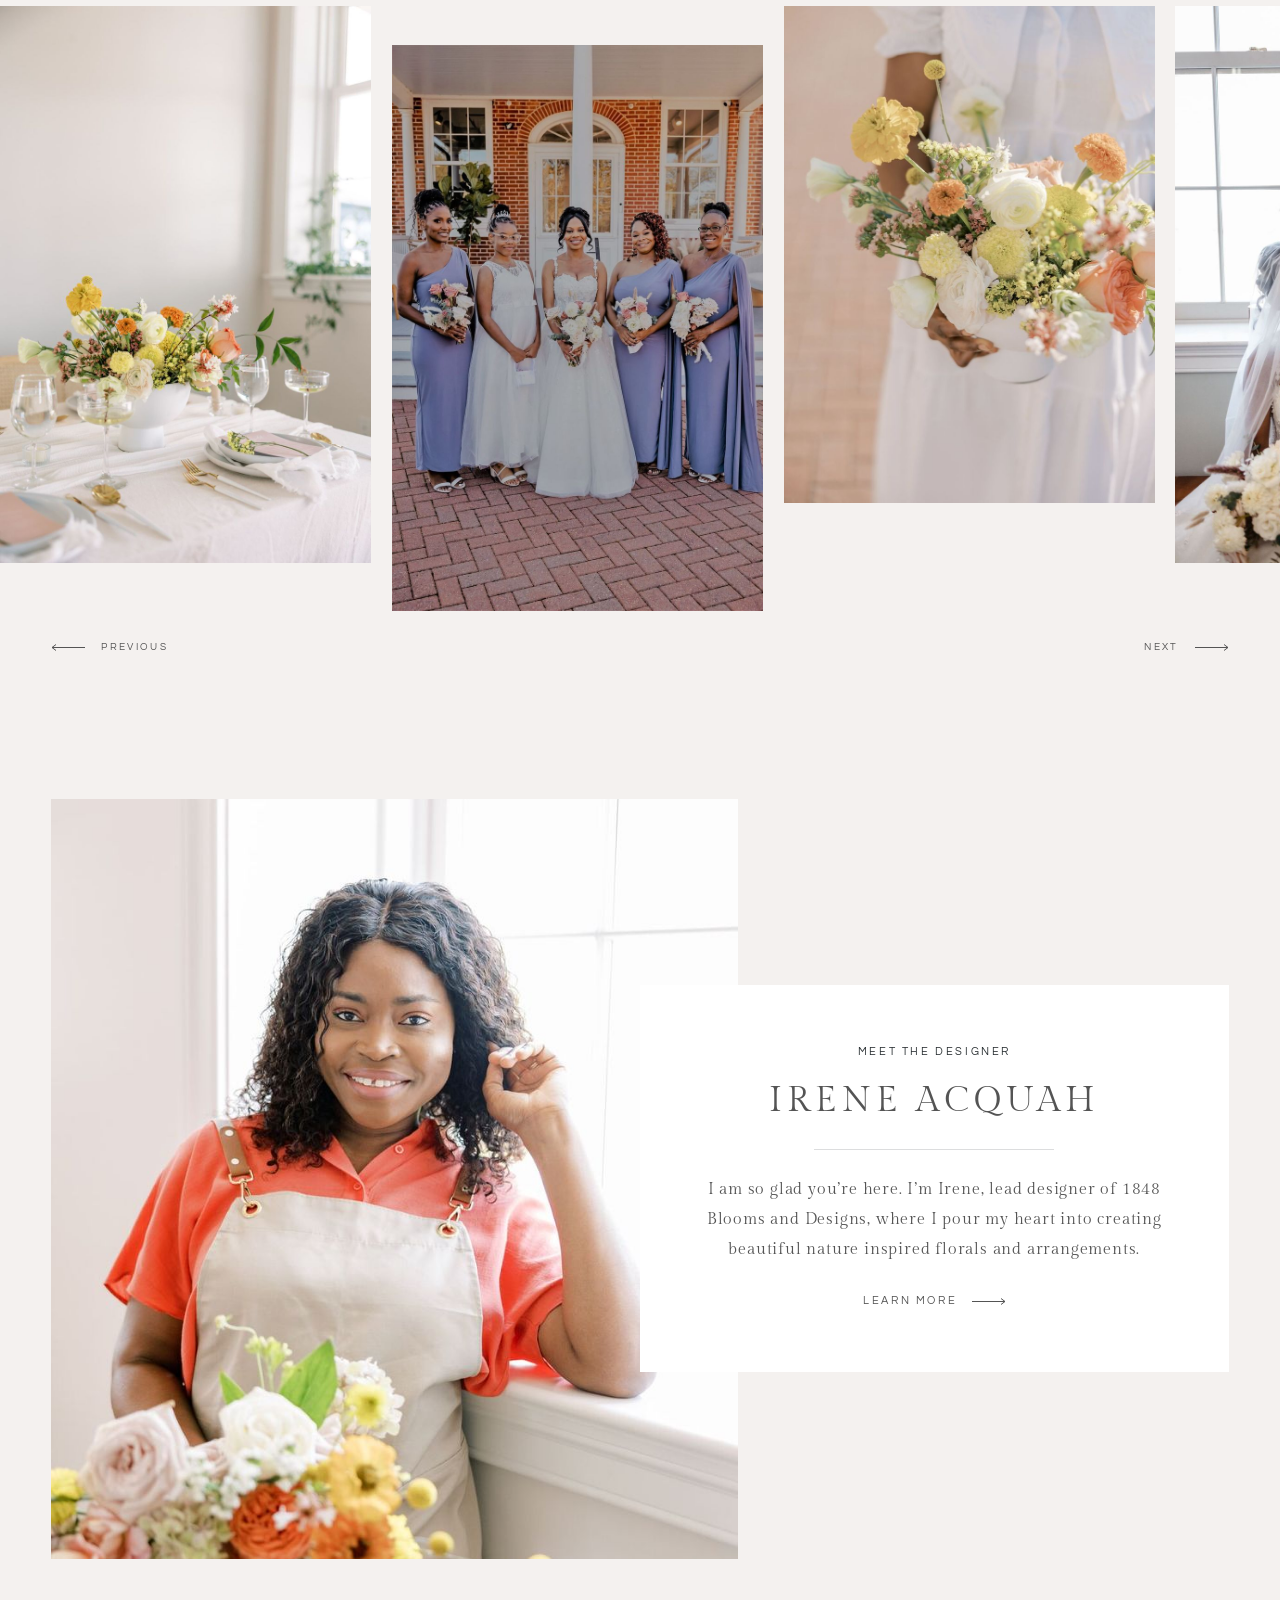
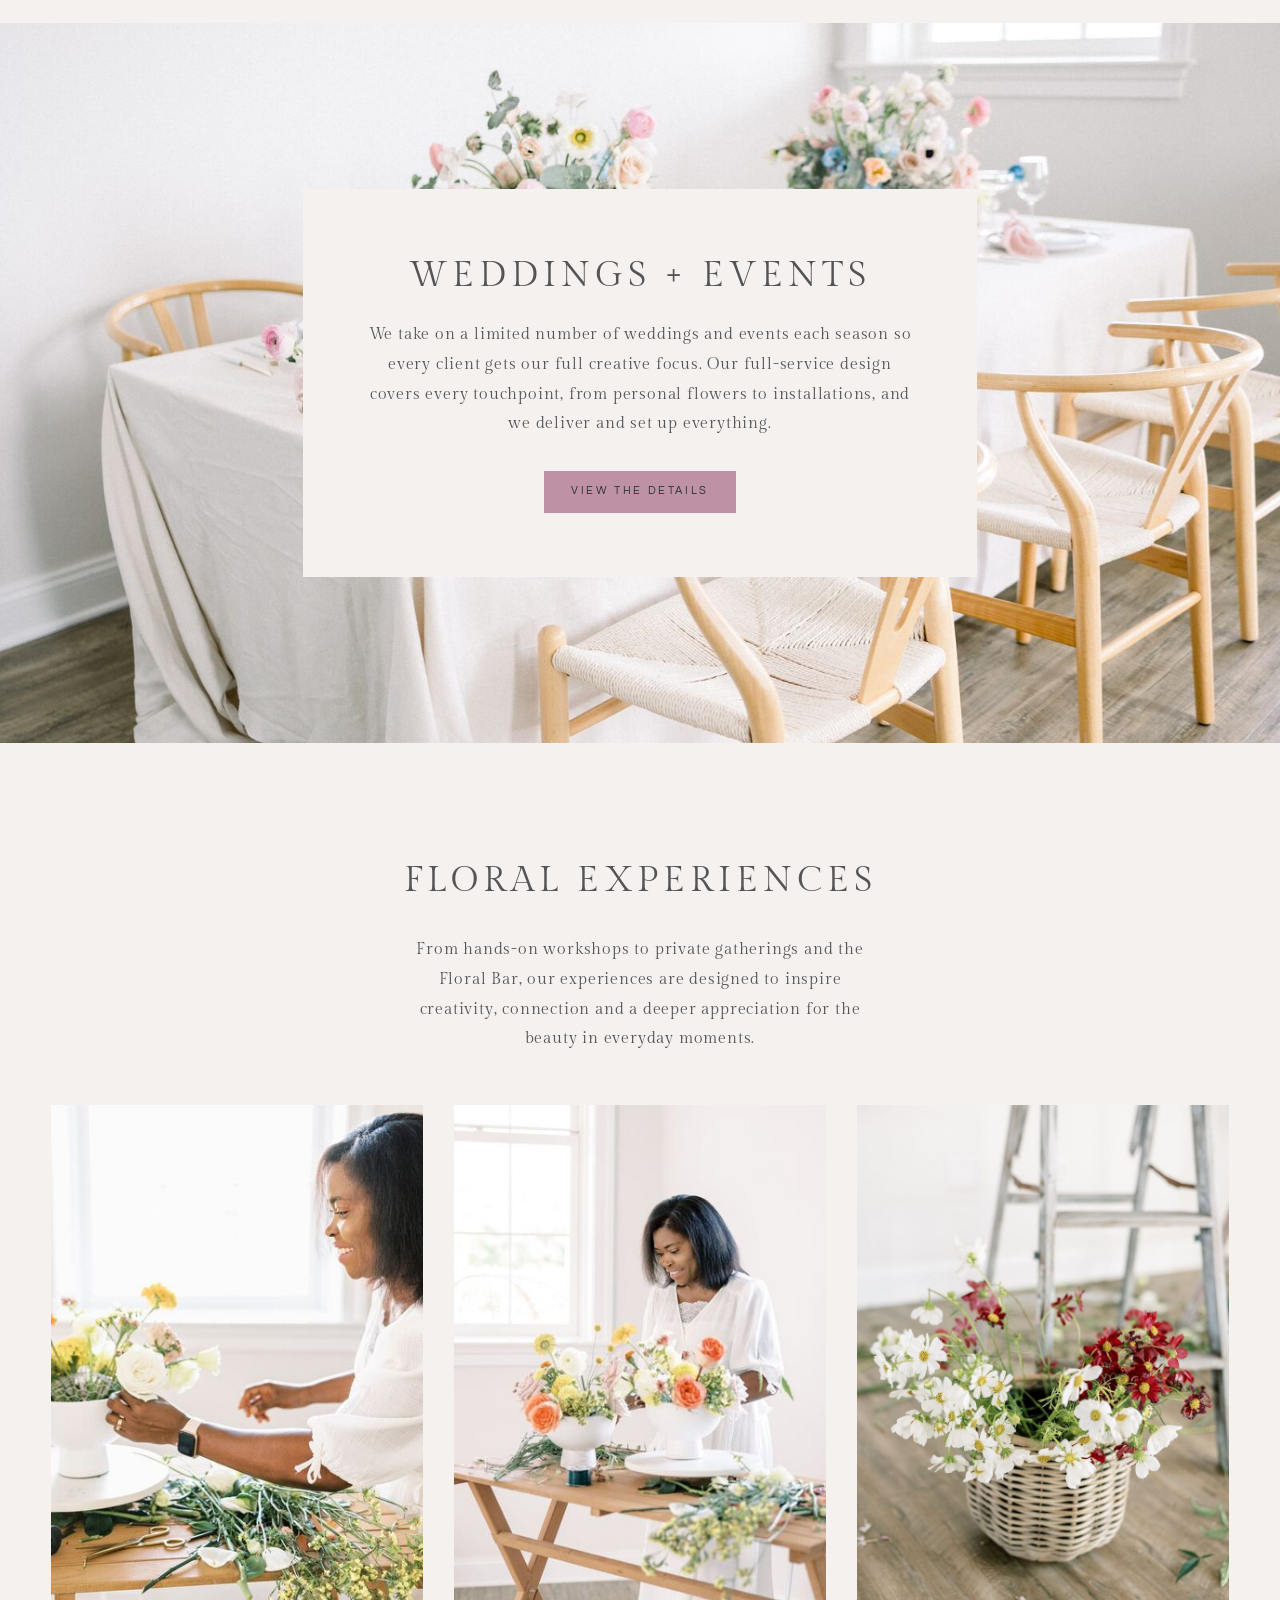
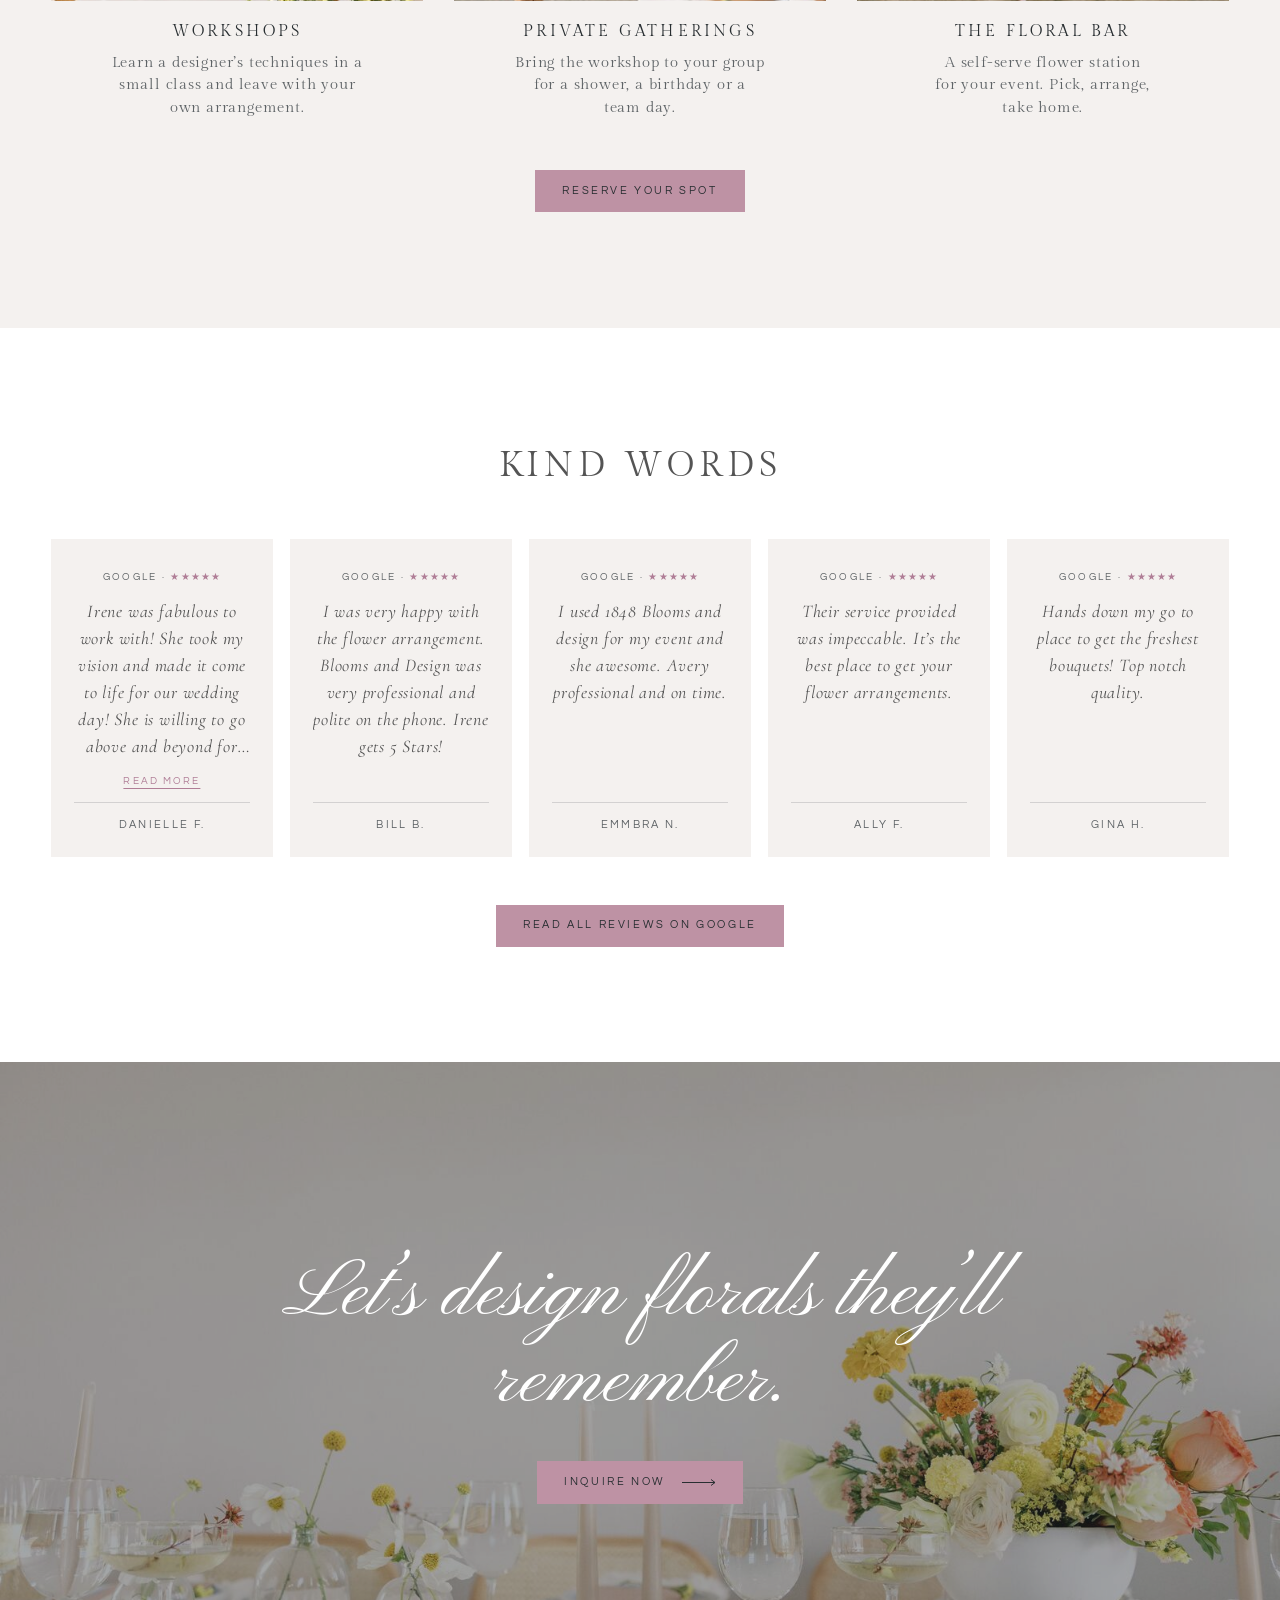
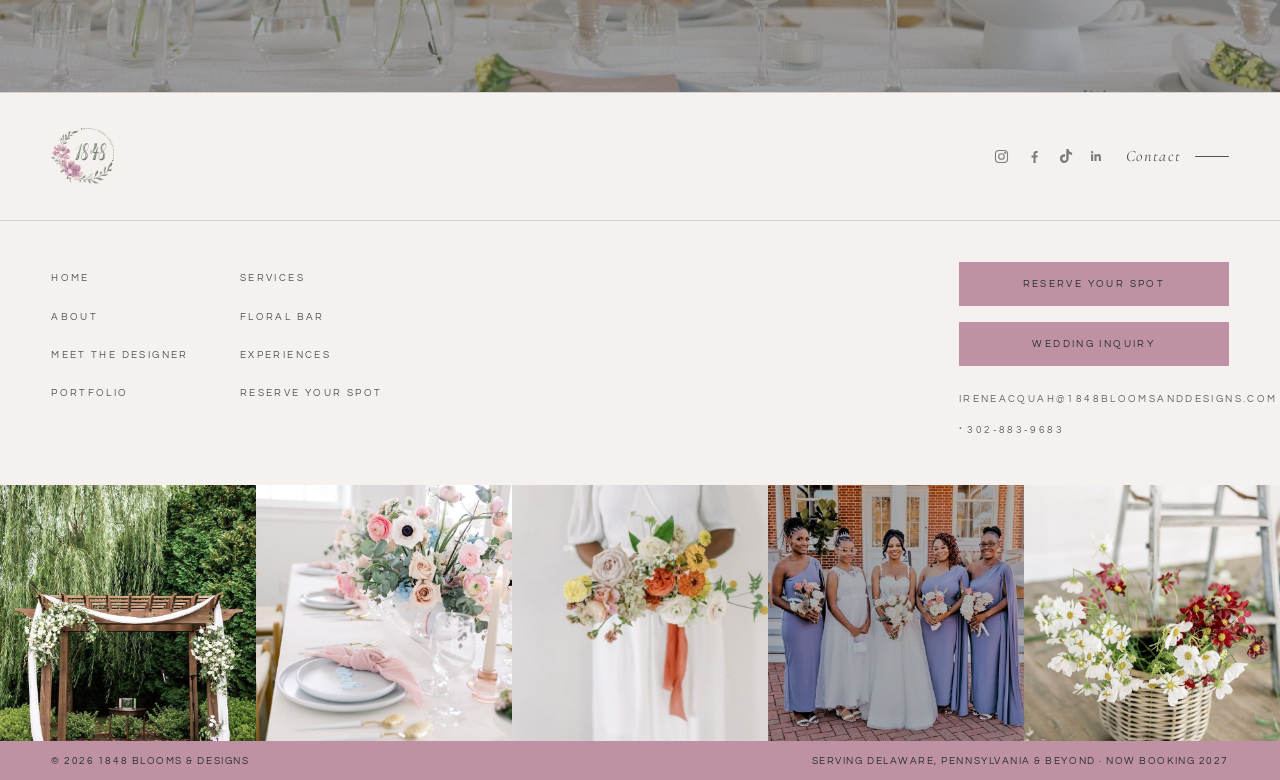
==== commit e426bbeb: "Name every target town with its state Wilmington, Greenville and Middletown, DE; Philadelphia, Kenne" ====
--- a/index.html
+++ b/index.html
@@ -3,14 +3,14 @@
 <head>
 <meta charset="utf-8">
 <meta name="viewport" content="width=device-width, initial-scale=1">
-<title>Wedding &amp; Event Florist in Delaware &amp; Philadelphia | 1848 Blooms</title>
-<meta name="description" content="Garden-style wedding and event florist serving Delaware, Greenville, Philadelphia and New Hope. Bouquets, ceremony and reception flowers. Inquire about your date.">
+<title>Wedding &amp; Event Florist in Wilmington, DE &amp; Philadelphia, PA | 1848 Blooms</title>
+<meta name="description" content="Garden-style wedding and event florist serving Wilmington, Greenville and Middletown, DE; Philadelphia, New Hope and Doylestown, PA; and Lambertville, NJ.">
 
 <link rel="canonical" href="https://1848bloomsanddesigns.com/">
 <meta property="og:site_name" content="1848 Blooms &amp; Designs">
 <meta property="og:locale" content="en_US">
-<meta property="og:title" content="Wedding &amp; Event Florist in Delaware &amp; Philadelphia | 1848 Blooms">
-<meta property="og:description" content="Garden-style wedding and event florist serving Delaware, Greenville, Philadelphia and New Hope. Bouquets, ceremony and reception flowers. Inquire about your date.">
+<meta property="og:title" content="Wedding &amp; Event Florist in Wilmington, DE &amp; Philadelphia, PA | 1848 Blooms">
+<meta property="og:description" content="Garden-style wedding and event florist serving Wilmington, Greenville and Middletown, DE; Philadelphia, New Hope and Doylestown, PA; and Lambertville, NJ.">
 <meta property="og:type" content="website">
 <meta property="og:url" content="https://1848bloomsanddesigns.com/">
 <meta property="og:image" content="https://1848bloomsanddesigns.com/assets/img/home-banner.jpg">
@@ -22,7 +22,7 @@
 <link rel="apple-touch-icon" href="assets/favicon.png">
 <link rel="preload" as="image" href="assets/img/home-banner.jpg" imagesrcset="assets/img/sm/home-banner.jpg 800w, assets/img/home-banner.jpg 1430w" imagesizes="100vw" fetchpriority="high">
 <link rel="stylesheet" href="assets/site.css?v=21">
-<script type="application/ld+json">{"@context": "https://schema.org", "@type": "Florist", "@id": "https://1848bloomsanddesigns.com/#business", "name": "1848 Blooms & Designs", "legalName": "1848 Blooms and Designs LLC", "url": "https://1848bloomsanddesigns.com/", "logo": "https://1848bloomsanddesigns.com/assets/logo.png", "image": ["https://1848bloomsanddesigns.com/assets/img/home-banner.jpg", "https://1848bloomsanddesigns.com/assets/img/kiss-arch.jpg", "https://1848bloomsanddesigns.com/assets/img/bouquet-bright.jpg"], "description": "Nature-inspired, garden-style wedding and event florist serving Delaware, Greenville, Philadelphia and New Hope, plus hands-on floral workshops and the Floral Bar.", "email": "ireneacquah@1848bloomsanddesigns.com", "telephone": "+1-302-883-9683", "founder": {"@type": "Person", "name": "Irene Acquah", "jobTitle": "Lead designer"}, "employee": [{"@type": "Person", "name": "Irene Acquah", "jobTitle": "Lead designer"}, {"@type": "Person", "name": "Jonas Acquah", "jobTitle": "Business manager"}], "areaServed": [{"@type": "State", "name": "Delaware"}, {"@type": "City", "name": "Greenville", "containedInPlace": {"@type": "State", "name": "Delaware"}}, {"@type": "City", "name": "Philadelphia", "containedInPlace": {"@type": "State", "name": "Pennsylvania"}}, {"@type": "City", "name": "New Hope", "containedInPlace": {"@type": "State", "name": "Pennsylvania"}}, {"@type": "State", "name": "Pennsylvania"}], "hasMap": "https://www.google.com/maps?cid=16409749098243940665", "sameAs": ["https://www.google.com/maps?cid=16409749098243940665", "https://www.instagram.com/1848BloomsandDesigns", "https://www.facebook.com/1848BloomsandDesigns", "https://www.tiktok.com/@1848bloomsanddesigns", "https://www.linkedin.com/company/1848-blooms-and-designs/"], "knowsAbout": ["Wedding flowers", "Bridal bouquets", "Ceremony florals", "Event florals", "Floral installations", "Floral workshops"], "contactPoint": [{"@type": "ContactPoint", "contactType": "Wedding and event inquiries", "name": "Irene Acquah", "email": "ireneacquah@1848bloomsanddesigns.com", "telephone": "+1-302-883-9683"}, {"@type": "ContactPoint", "contactType": "Business manager", "name": "Jonas Acquah", "email": "jonasacquah@1848bloomsanddesigns.com", "telephone": "+1-302-442-0850"}]}</script>
+<script type="application/ld+json">{"@context": "https://schema.org", "@type": "Florist", "@id": "https://1848bloomsanddesigns.com/#business", "name": "1848 Blooms & Designs", "legalName": "1848 Blooms and Designs LLC", "url": "https://1848bloomsanddesigns.com/", "logo": "https://1848bloomsanddesigns.com/assets/logo.png", "image": ["https://1848bloomsanddesigns.com/assets/img/home-banner.jpg", "https://1848bloomsanddesigns.com/assets/img/kiss-arch.jpg", "https://1848bloomsanddesigns.com/assets/img/bouquet-bright.jpg"], "description": "Nature-inspired, garden-style wedding and event florist serving Wilmington, Greenville and Middletown, DE; Philadelphia, Kennett Square, Doylestown and New Hope, PA; and Lambertville, NJ, plus hands-on floral workshops and the Floral Bar.", "email": "ireneacquah@1848bloomsanddesigns.com", "telephone": "+1-302-883-9683", "founder": {"@type": "Person", "name": "Irene Acquah", "jobTitle": "Lead designer"}, "employee": [{"@type": "Person", "name": "Irene Acquah", "jobTitle": "Lead designer"}, {"@type": "Person", "name": "Jonas Acquah", "jobTitle": "Business manager"}], "areaServed": [{"@type": "City", "name": "Wilmington", "containedInPlace": {"@type": "State", "name": "Delaware"}}, {"@type": "City", "name": "Greenville", "containedInPlace": {"@type": "State", "name": "Delaware"}}, {"@type": "City", "name": "Middletown", "containedInPlace": {"@type": "State", "name": "Delaware"}}, {"@type": "City", "name": "Philadelphia", "containedInPlace": {"@type": "State", "name": "Pennsylvania"}}, {"@type": "City", "name": "Kennett Square", "containedInPlace": {"@type": "State", "name": "Pennsylvania"}}, {"@type": "City", "name": "Doylestown", "containedInPlace": {"@type": "State", "name": "Pennsylvania"}}, {"@type": "City", "name": "New Hope", "containedInPlace": {"@type": "State", "name": "Pennsylvania"}}, {"@type": "City", "name": "Lambertville", "containedInPlace": {"@type": "State", "name": "New Jersey"}}, {"@type": "State", "name": "Delaware"}, {"@type": "State", "name": "Pennsylvania"}, {"@type": "State", "name": "New Jersey"}], "hasMap": "https://www.google.com/maps?cid=16409749098243940665", "sameAs": ["https://www.google.com/maps?cid=16409749098243940665", "https://www.instagram.com/1848BloomsandDesigns", "https://www.facebook.com/1848BloomsandDesigns", "https://www.tiktok.com/@1848bloomsanddesigns", "https://www.linkedin.com/company/1848-blooms-and-designs/"], "knowsAbout": ["Wedding flowers", "Bridal bouquets", "Ceremony florals", "Event florals", "Floral installations", "Floral workshops"], "contactPoint": [{"@type": "ContactPoint", "contactType": "Wedding and event inquiries", "name": "Irene Acquah", "email": "ireneacquah@1848bloomsanddesigns.com", "telephone": "+1-302-883-9683"}, {"@type": "ContactPoint", "contactType": "Business manager", "name": "Jonas Acquah", "email": "jonasacquah@1848bloomsanddesigns.com", "telephone": "+1-302-442-0850"}]}</script>
 <script type="application/ld+json">{"@context": "https://schema.org", "@type": "WebSite", "name": "1848 Blooms & Designs", "url": "https://1848bloomsanddesigns.com/"}</script>
 </head>
 <body>
@@ -58,7 +58,7 @@
   <div class="wrap">
     <h2 class="dsp">Thoughtful design. Intentional details. Unforgettable moments.</h2>
     <span class="rule"></span>
-    <p>We design florals for weddings, private events and hands-on gatherings across Delaware, Greenville, Philadelphia, New Hope and the surrounding areas. Each one starts with the room, the season and the people who will fill it, then gets built stem by stem.</p>
+    <p>We design florals for weddings, private events and hands-on gatherings across Delaware, Pennsylvania and New Jersey, including Wilmington, Greenville and Middletown, DE; Philadelphia, Kennett Square, Doylestown and New Hope, PA; and Lambertville, NJ. Each one starts with the room, the season and the people who will fill it, then gets built stem by stem.</p>
     <div class="btn-row"><a class="btn" href="services.html">Explore offerings</a></div>
   </div>
 </section>
